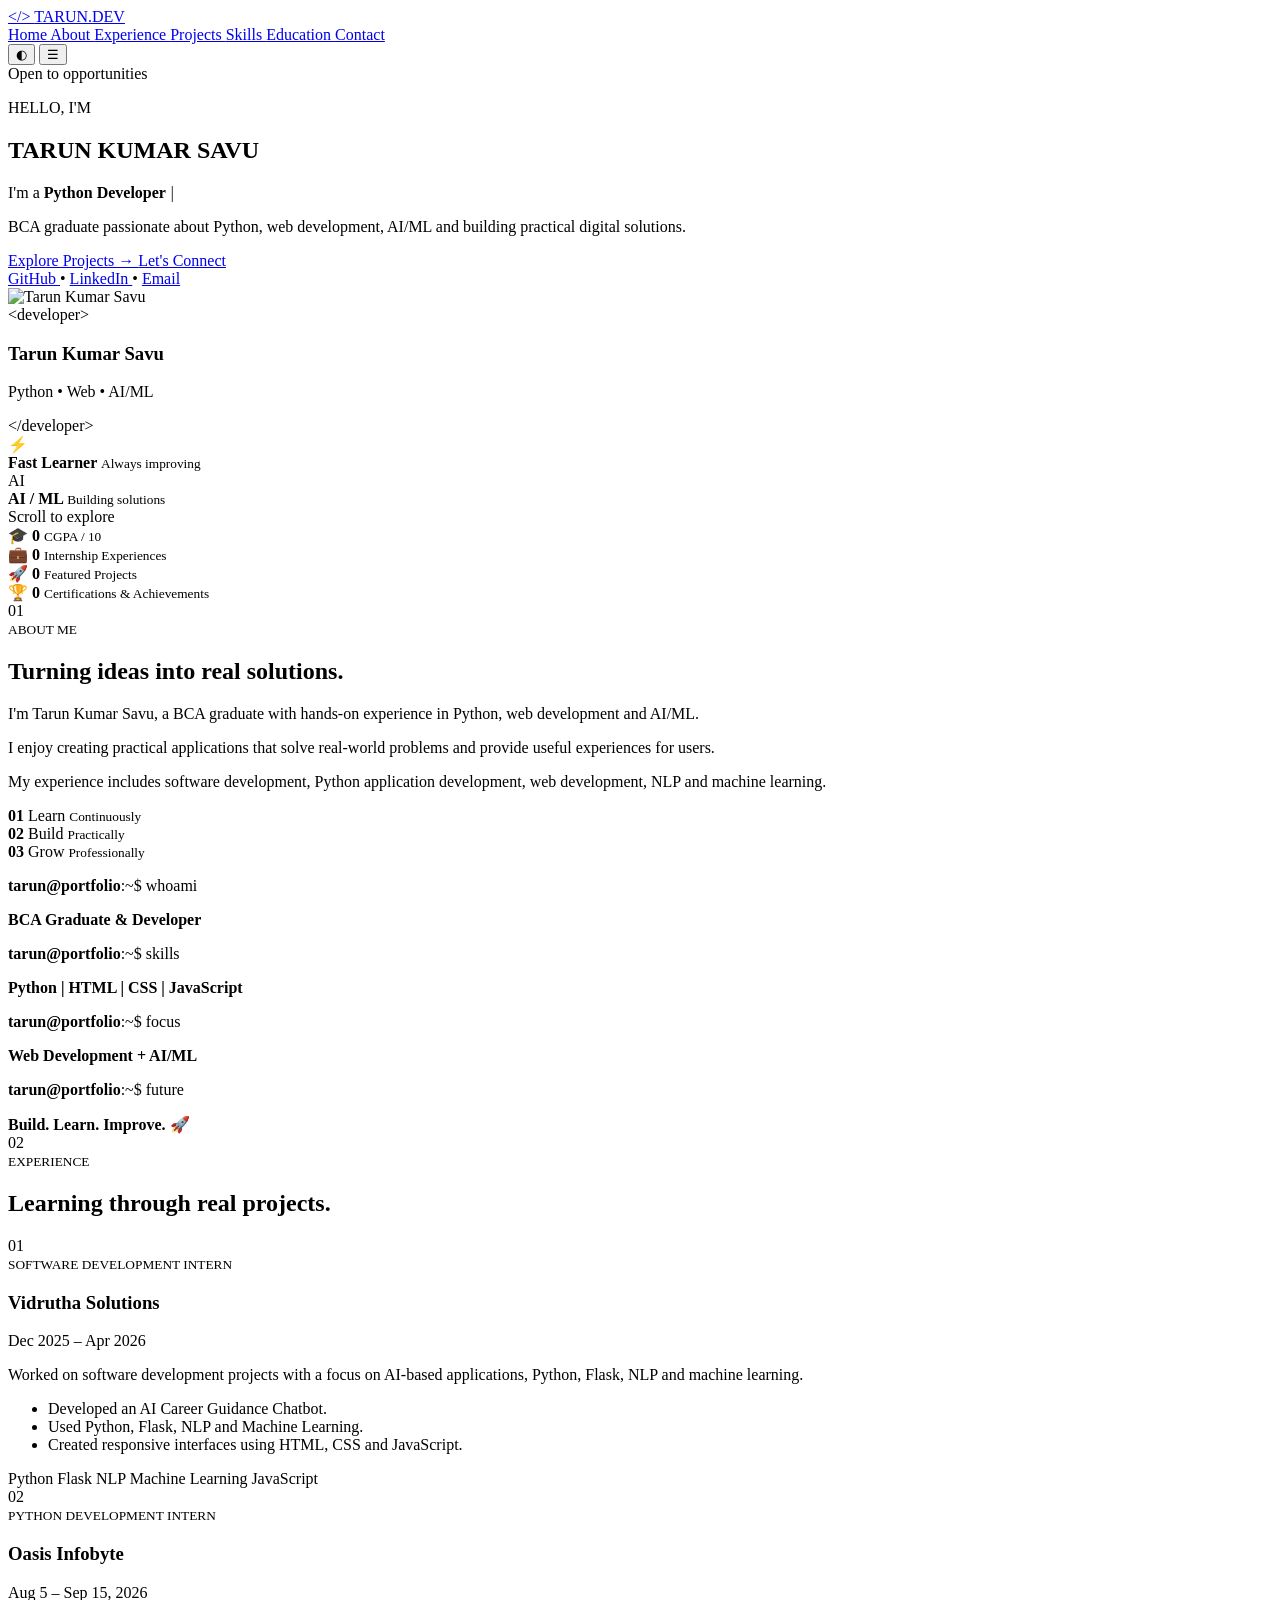
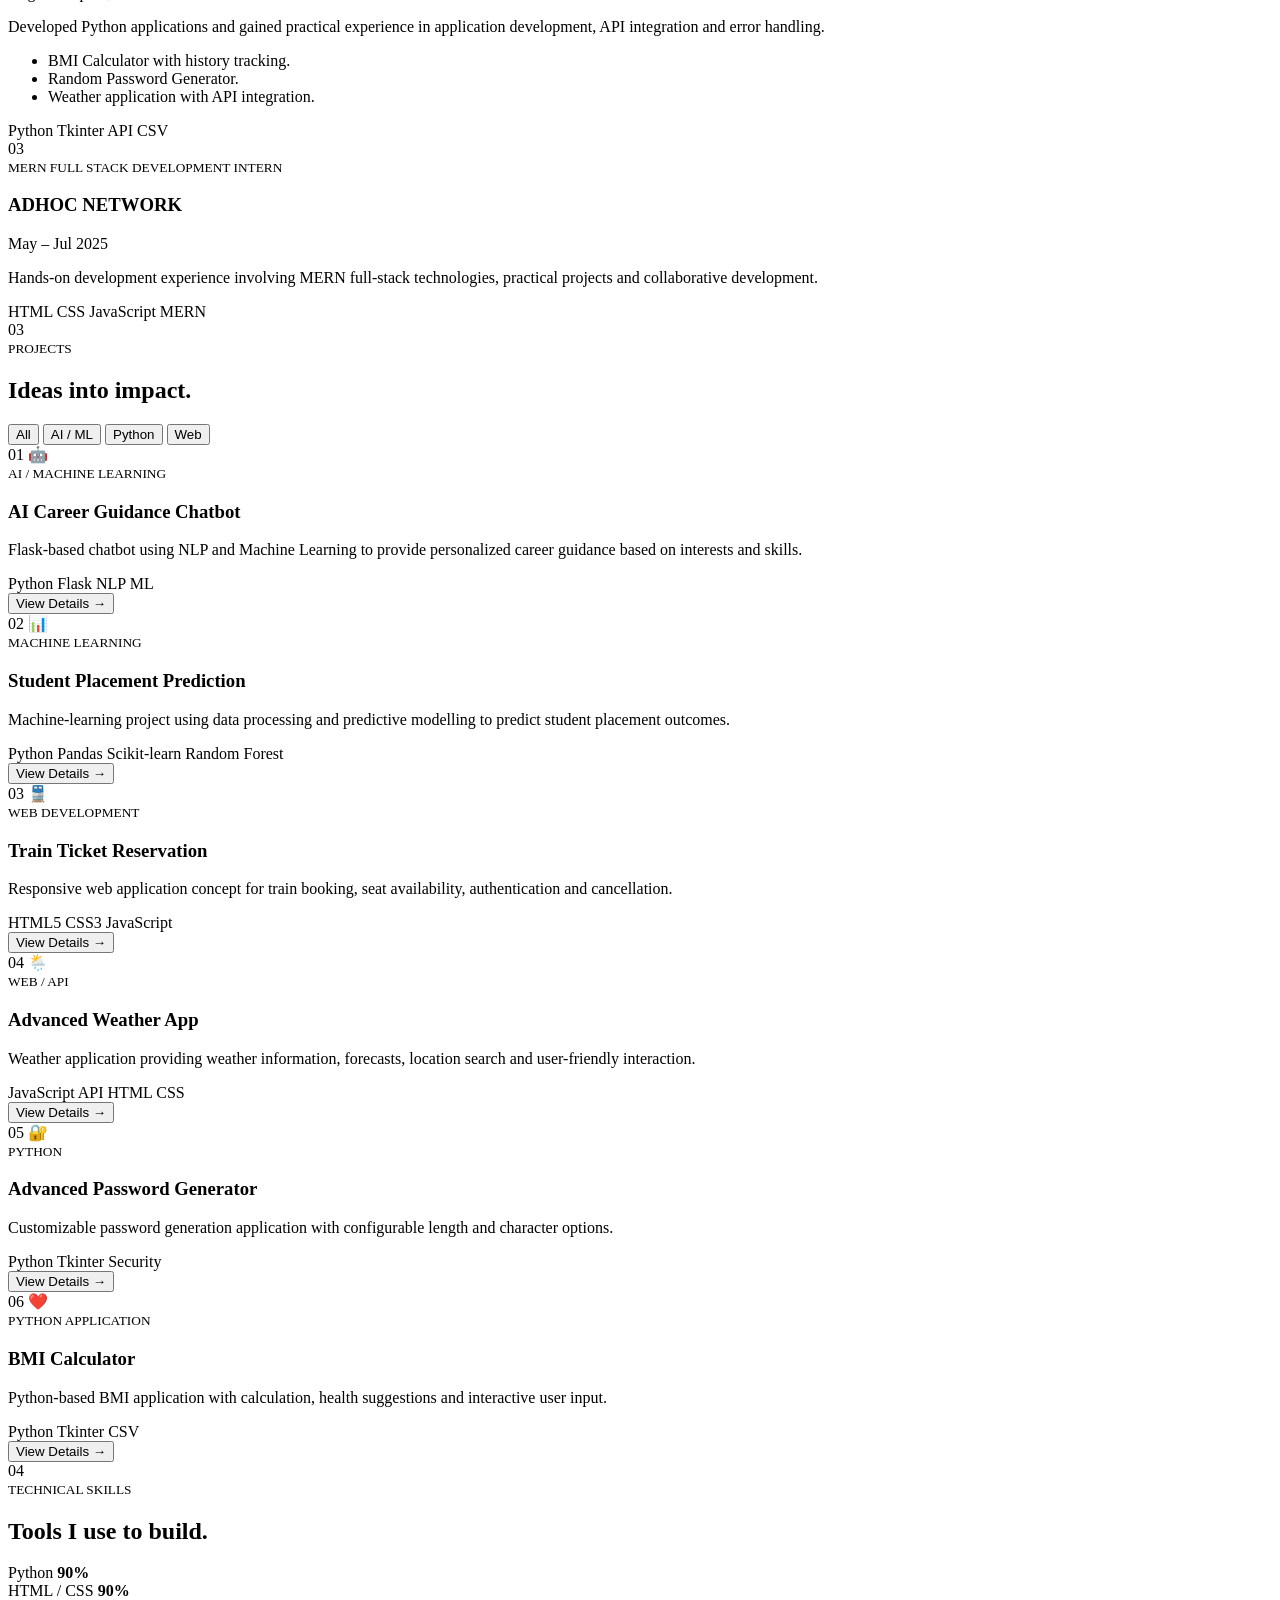
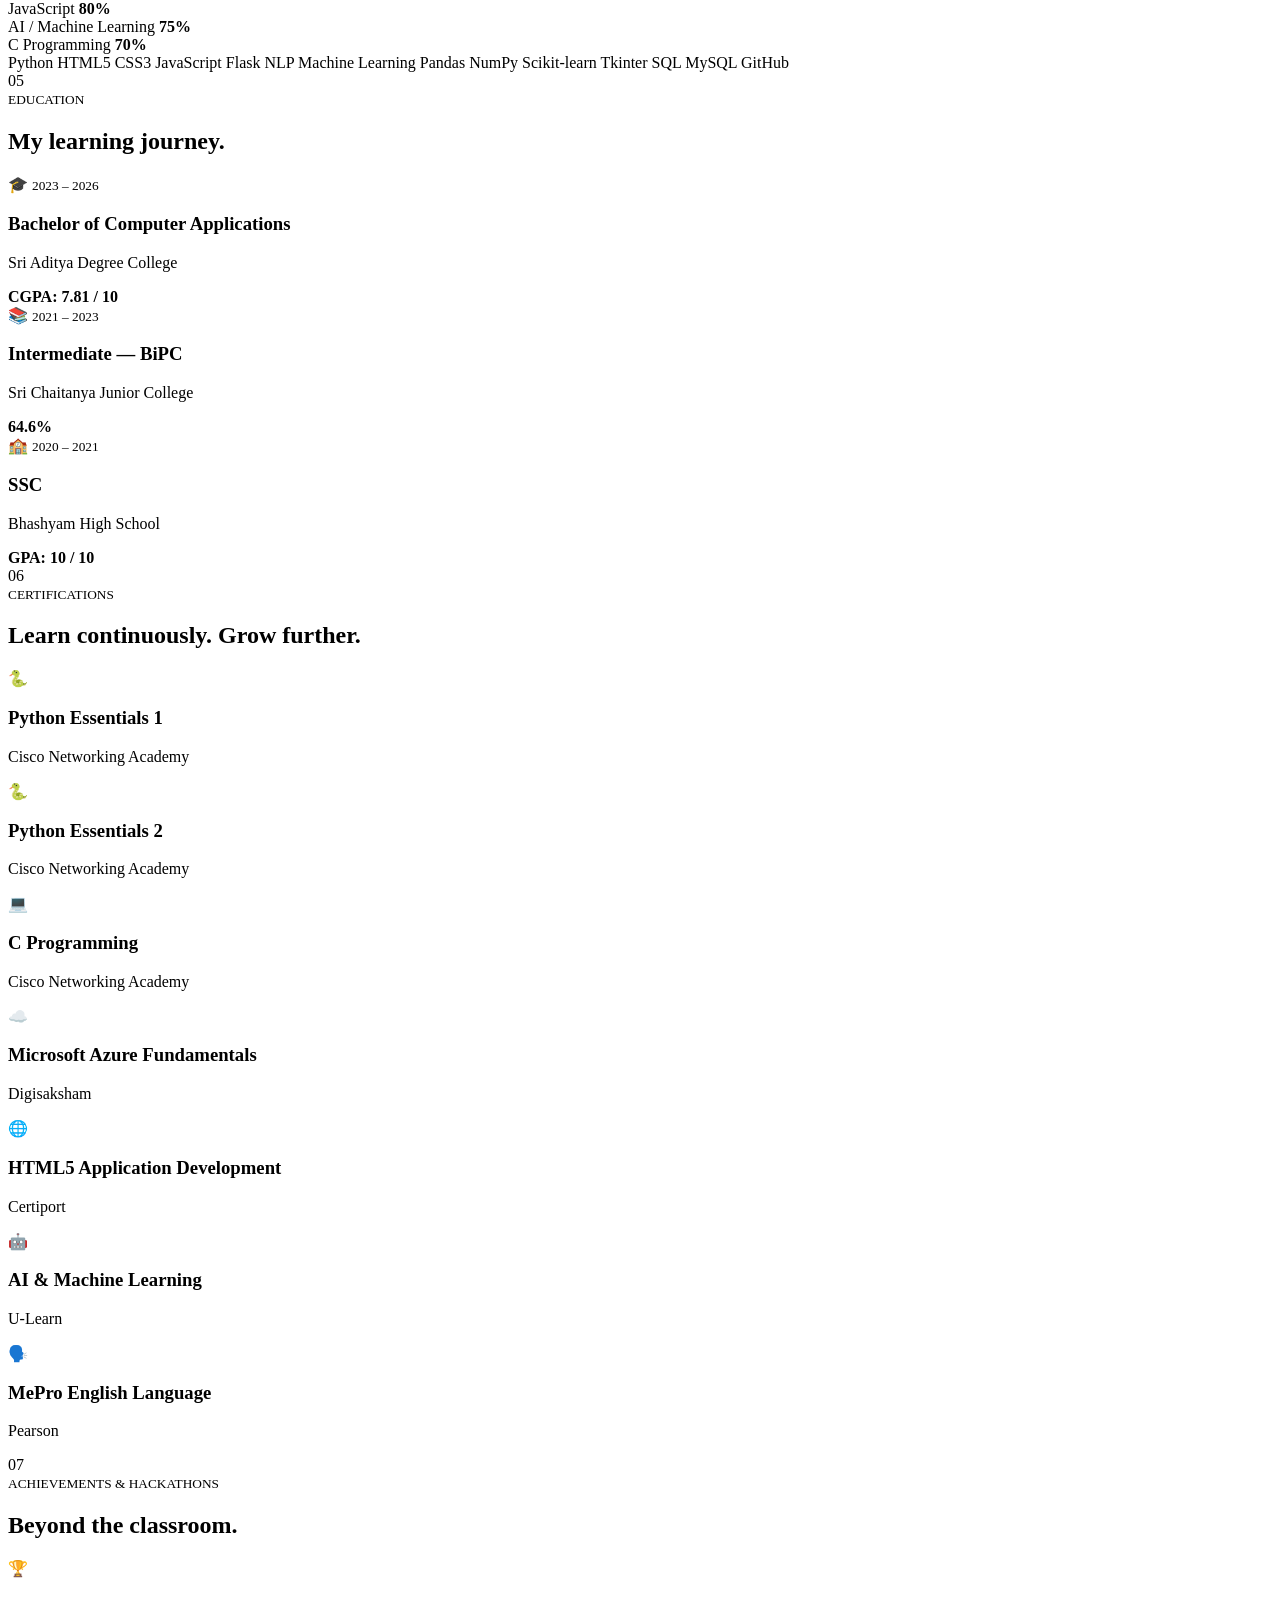
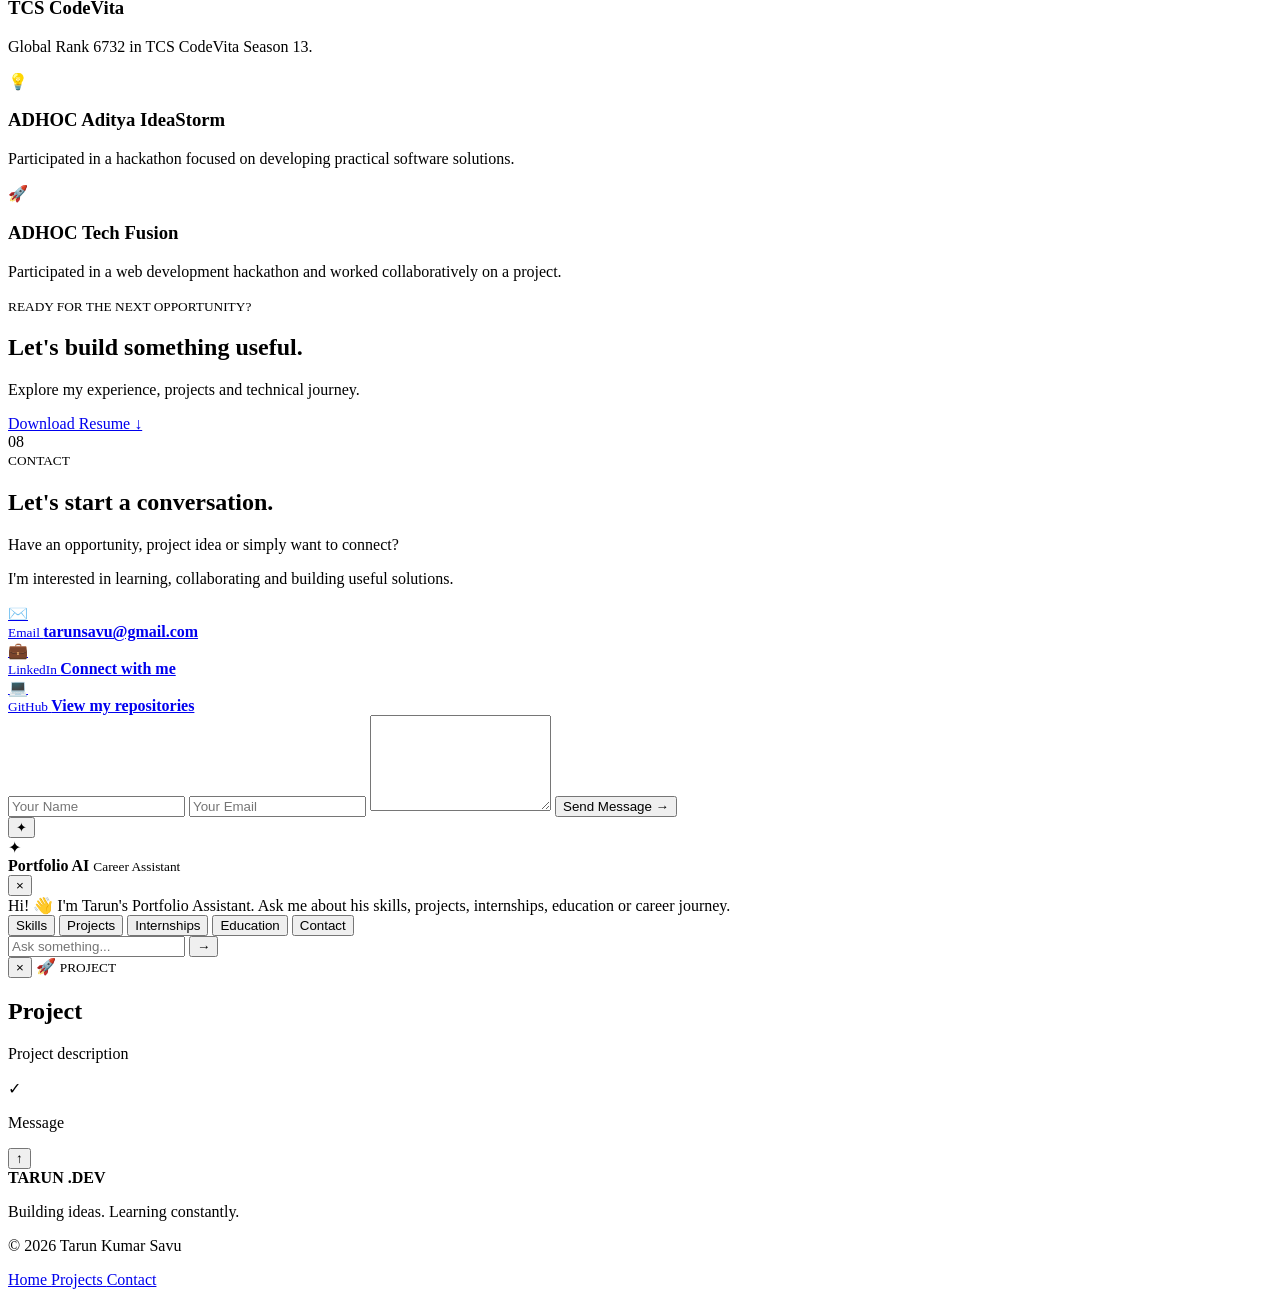
==== Task3_Portfolio/index.html @ 4422cc6a "Create index.html" ====
<!DOCTYPE html>
<html lang="en">

<head>
    <meta charset="UTF-8">

    <meta name="viewport" content="width=device-width, initial-scale=1.0">

    <meta name="description"
        content="Tarun Kumar Savu - BCA Graduate, Python Developer, Web Developer and AI/ML Enthusiast">

    <meta name="author" content="Tarun Kumar Savu">

    <title>Tarun Kumar Savu | Developer Portfolio</title>

    <link rel="preconnect" href="https://fonts.googleapis.com">
    <link rel="preconnect" href="https://fonts.gstatic.com" crossorigin>

    <link
        href="https://fonts.googleapis.com/css2?family=Inter:wght@400;500;600;700;800&family=Space+Grotesk:wght@400;500;600;700&display=swap"
        rel="stylesheet">

    <link rel="stylesheet" href="style.css">
</head>

<body>

    <!-- =========================================
         ANIMATED BACKGROUND
    ========================================== -->

    <div class="background-system">

        <div class="gradient-orb orb-1"></div>
        <div class="gradient-orb orb-2"></div>
        <div class="gradient-orb orb-3"></div>

        <div class="grid-background"></div>

        <div class="particles">
            <span></span>
            <span></span>
            <span></span>
            <span></span>
            <span></span>
            <span></span>
            <span></span>
            <span></span>
            <span></span>
            <span></span>
            <span></span>
            <span></span>
        </div>

    </div>


    <!-- =========================================
         NAVIGATION
    ========================================== -->

    <header class="navbar">

        <div class="nav-container">

            <a href="#home" class="logo">

                <span class="logo-symbol">
                    &lt;/&gt;
                </span>

                <span>
                    TARUN<span class="accent">.DEV</span>
                </span>

            </a>


            <nav id="navMenu">

                <a href="#home" class="nav-link active">
                    Home
                </a>

                <a href="#about" class="nav-link">
                    About
                </a>

                <a href="#experience" class="nav-link">
                    Experience
                </a>

                <a href="#projects" class="nav-link">
                    Projects
                </a>

                <a href="#skills" class="nav-link">
                    Skills
                </a>

                <a href="#education" class="nav-link">
                    Education
                </a>

                <a href="#contact" class="nav-link">
                    Contact
                </a>

            </nav>


            <div class="nav-actions">

                <button
                    id="themeButton"
                    class="theme-button"
                    aria-label="Toggle theme">
                    ◐
                </button>

                <button
                    id="menuButton"
                    class="menu-button"
                    aria-label="Open menu">
                    ☰
                </button>

            </div>

        </div>

    </header>


    <!-- =========================================
         MAIN
    ========================================== -->

    <main>


        <!-- =====================================
             HERO
        ====================================== -->

        <section
            id="home"
            class="hero">

            <div class="hero-container">


                <!-- HERO CONTENT -->

                <div class="hero-content reveal">

                    <div class="availability">

                        <span></span>

                        Open to opportunities

                    </div>


                    <p class="small-title">
                        HELLO, I'M
                    </p>


                    <h1>

                        TARUN

                        <strong>
                            KUMAR SAVU
                        </strong>

                    </h1>


                    <div class="typing-line">

                        <span>
                            I'm a
                        </span>

                        <strong id="typingText">
                            Python Developer
                        </strong>

                        <i>
                            |
                        </i>

                    </div>


                    <p class="hero-description">

                        BCA graduate passionate about Python,
                        web development, AI/ML and building
                        practical digital solutions.

                    </p>


                    <div class="hero-buttons">

                        <a
                            href="#projects"
                            class="btn primary-btn">

                            Explore Projects →

                        </a>


                        <a
                            href="#contact"
                            class="btn secondary-btn">

                            Let's Connect

                        </a>

                    </div>


                    <div class="social-links">

                        <a
                            href="https://github.com/tarunsavu-star"
                            target="_blank"
                            rel="noopener noreferrer">

                            GitHub

                        </a>

                        <span>•</span>

                        <a
                            href="https://www.linkedin.com/in/tarun-kumar-savu-730311384/"
                            target="_blank"
                            rel="noopener noreferrer">

                            LinkedIn

                        </a>

                        <span>•</span>

                        <a href="mailto:tarunsavu@gmail.com">

                            Email

                        </a>

                    </div>

                </div>


                <!-- =================================
                     PROFILE PHOTO
                ================================== -->

                <div class="hero-visual reveal">


                    <div class="orbit orbit-one"></div>

                    <div class="orbit orbit-two"></div>


                    <div class="profile-card">


                        <div class="profile-image-container">

                            <img
                                src="images/profile.jpg"
                                alt="Tarun Kumar Savu"
                                class="profile-image">

                        </div>


                        <div class="profile-info">

                            <span>
                                &lt;developer&gt;
                            </span>

                            <h3>
                                Tarun Kumar Savu
                            </h3>

                            <p>
                                Python • Web • AI/ML
                            </p>

                            <span>
                                &lt;/developer&gt;
                            </span>

                        </div>

                    </div>


                    <div class="floating-card floating-one">

                        <span>
                            ⚡
                        </span>

                        <div>

                            <strong>
                                Fast Learner
                            </strong>

                            <small>
                                Always improving
                            </small>

                        </div>

                    </div>


                    <div class="floating-card floating-two">

                        <span>
                            AI
                        </span>

                        <div>

                            <strong>
                                AI / ML
                            </strong>

                            <small>
                                Building solutions
                            </small>

                        </div>

                    </div>

                </div>

            </div>


            <div class="scroll-indicator">

                <span>
                    Scroll to explore
                </span>

                <div></div>

            </div>

        </section>


        <!-- =========================================
             STATS
        ========================================== -->

        <section class="stats-section">

            <div class="stats-grid">


                <div class="stat-card reveal">

                    <span>
                        🎓
                    </span>

                    <strong
                        class="counter"
                        data-target="7.81">

                        0

                    </strong>

                    <small>
                        CGPA / 10
                    </small>

                </div>


                <div class="stat-card reveal">

                    <span>
                        💼
                    </span>

                    <strong
                        class="counter"
                        data-target="3">

                        0

                    </strong>

                    <small>
                        Internship Experiences
                    </small>

                </div>


                <div class="stat-card reveal">

                    <span>
                        🚀
                    </span>

                    <strong
                        class="counter"
                        data-target="6">

                        0

                    </strong>

                    <small>
                        Featured Projects
                    </small>

                </div>


                <div class="stat-card reveal">

                    <span>
                        🏆
                    </span>

                    <strong
                        class="counter"
                        data-target="12">

                        0

                    </strong>

                    <small>
                        Certifications & Achievements
                    </small>

                </div>


            </div>

        </section>


        <!-- =========================================
             ABOUT
        ========================================== -->

        <section
            id="about"
            class="section">


            <div class="section-heading reveal">

                <span>
                    01
                </span>

                <div>

                    <small>
                        ABOUT ME
                    </small>

                    <h2>

                        Turning ideas into

                        <strong>
                            real solutions.
                        </strong>

                    </h2>

                </div>

            </div>


            <div class="about-grid">


                <div class="about-text reveal">

                    <p class="big-text">

                        I'm Tarun Kumar Savu,
                        a BCA graduate with hands-on
                        experience in Python,
                        web development and AI/ML.

                    </p>


                    <p>

                        I enjoy creating practical
                        applications that solve
                        real-world problems and provide
                        useful experiences for users.

                    </p>


                    <p>

                        My experience includes software
                        development, Python application
                        development, web development,
                        NLP and machine learning.

                    </p>


                    <div class="about-highlights">


                        <div>

                            <strong>
                                01
                            </strong>

                            <span>
                                Learn
                            </span>

                            <small>
                                Continuously
                            </small>

                        </div>


                        <div>

                            <strong>
                                02
                            </strong>

                            <span>
                                Build
                            </span>

                            <small>
                                Practically
                            </small>

                        </div>


                        <div>

                            <strong>
                                03
                            </strong>

                            <span>
                                Grow
                            </span>

                            <small>
                                Professionally
                            </small>

                        </div>


                    </div>

                </div>


                <!-- TERMINAL -->

                <div class="terminal reveal">

                    <div class="terminal-top">

                        <span></span>
                        <span></span>
                        <span></span>

                    </div>


                    <div class="terminal-content">


                        <p>
                            <b>tarun@portfolio</b>:~$ whoami
                        </p>

                        <strong>
                            BCA Graduate & Developer
                        </strong>


                        <p>
                            <b>tarun@portfolio</b>:~$ skills
                        </p>

                        <strong>
                            Python | HTML | CSS | JavaScript
                        </strong>


                        <p>
                            <b>tarun@portfolio</b>:~$ focus
                        </p>

                        <strong>
                            Web Development + AI/ML
                        </strong>


                        <p>
                            <b>tarun@portfolio</b>:~$ future
                        </p>

                        <strong>
                            Build. Learn. Improve. 🚀
                        </strong>


                    </div>

                </div>

            </div>

        </section>


        <!-- =========================================
             EXPERIENCE
        ========================================== -->

        <section
            id="experience"
            class="section">


            <div class="section-heading reveal">

                <span>
                    02
                </span>

                <div>

                    <small>
                        EXPERIENCE
                    </small>

                    <h2>

                        Learning through

                        <strong>
                            real projects.
                        </strong>

                    </h2>

                </div>

            </div>


            <div class="timeline">


                <!-- VIDRUTHA -->

                <article
                    class="timeline-item reveal">


                    <div class="timeline-number">
                        01
                    </div>


                    <div class="experience-card">


                        <div class="experience-header">

                            <div>

                                <small>
                                    SOFTWARE DEVELOPMENT INTERN
                                </small>

                                <h3>
                                    Vidrutha Solutions
                                </h3>

                            </div>


                            <span>
                                Dec 2025 – Apr 2026
                            </span>

                        </div>


                        <p>

                            Worked on software development
                            projects with a focus on
                            AI-based applications, Python,
                            Flask, NLP and machine learning.

                        </p>


                        <ul>

                            <li>
                                Developed an AI Career
                                Guidance Chatbot.
                            </li>

                            <li>
                                Used Python, Flask, NLP
                                and Machine Learning.
                            </li>

                            <li>
                                Created responsive interfaces
                                using HTML, CSS and JavaScript.
                            </li>

                        </ul>


                        <div class="tags">

                            <span>Python</span>
                            <span>Flask</span>
                            <span>NLP</span>
                            <span>Machine Learning</span>
                            <span>JavaScript</span>

                        </div>

                    </div>

                </article>


                <!-- OASIS -->

                <article
                    class="timeline-item reveal">


                    <div class="timeline-number">
                        02
                    </div>


                    <div class="experience-card">


                        <div class="experience-header">

                            <div>

                                <small>
                                    PYTHON DEVELOPMENT INTERN
                                </small>

                                <h3>
                                    Oasis Infobyte
                                </h3>

                            </div>


                            <span>
                                Aug 5 – Sep 15, 2026
                            </span>

                        </div>


                        <p>

                            Developed Python applications
                            and gained practical experience
                            in application development,
                            API integration and error handling.

                        </p>


                        <ul>

                            <li>
                                BMI Calculator with
                                history tracking.
                            </li>

                            <li>
                                Random Password Generator.
                            </li>

                            <li>
                                Weather application with
                                API integration.
                            </li>

                        </ul>


                        <div class="tags">

                            <span>Python</span>
                            <span>Tkinter</span>
                            <span>API</span>
                            <span>CSV</span>

                        </div>

                    </div>

                </article>


                <!-- ADHOC -->

                <article
                    class="timeline-item reveal">


                    <div class="timeline-number">
                        03
                    </div>


                    <div class="experience-card">


                        <div class="experience-header">

                            <div>

                                <small>
                                    MERN FULL STACK DEVELOPMENT INTERN
                                </small>

                                <h3>
                                    ADHOC NETWORK
                                </h3>

                            </div>


                            <span>
                                May – Jul 2025
                            </span>

                        </div>


                        <p>

                            Hands-on development experience
                            involving MERN full-stack
                            technologies, practical projects
                            and collaborative development.

                        </p>


                        <div class="tags">

                            <span>HTML</span>
                            <span>CSS</span>
                            <span>JavaScript</span>
                            <span>MERN</span>

                        </div>

                    </div>

                </article>


            </div>

        </section>


        <!-- =========================================
             PROJECTS
        ========================================== -->

        <section
            id="projects"
            class="section">


            <div class="section-heading reveal">

                <span>
                    03
                </span>

                <div>

                    <small>
                        PROJECTS
                    </small>

                    <h2>

                        Ideas into

                        <strong>
                            impact.
                        </strong>

                    </h2>

                </div>

            </div>


            <!-- FILTERS -->

            <div class="project-filters">

                <button
                    class="filter active"
                    data-filter="all">

                    All

                </button>


                <button
                    class="filter"
                    data-filter="ai">

                    AI / ML

                </button>


                <button
                    class="filter"
                    data-filter="python">

                    Python

                </button>


                <button
                    class="filter"
                    data-filter="web">

                    Web

                </button>

            </div>


            <!-- PROJECT GRID -->

            <div class="projects-grid">


                <!-- PROJECT 1 -->

                <article
                    class="project-card reveal"
                    data-category="ai">


                    <div class="project-top">

                        <span>
                            01
                        </span>

                        <b>
                            🤖
                        </b>

                    </div>


                    <small>
                        AI / MACHINE LEARNING
                    </small>


                    <h3>
                        AI Career Guidance Chatbot
                    </h3>


                    <p>

                        Flask-based chatbot using
                        NLP and Machine Learning
                        to provide personalized
                        career guidance based on
                        interests and skills.

                    </p>


                    <div class="tags">

                        <span>Python</span>
                        <span>Flask</span>
                        <span>NLP</span>
                        <span>ML</span>

                    </div>


                    <button
                        class="details-button"
                        data-project="career">

                        View Details →

                    </button>

                </article>


                <!-- PROJECT 2 -->

                <article
                    class="project-card reveal"
                    data-category="ai">


                    <div class="project-top">

                        <span>
                            02
                        </span>

                        <b>
                            📊
                        </b>

                    </div>


                    <small>
                        MACHINE LEARNING
                    </small>


                    <h3>
                        Student Placement Prediction
                    </h3>


                    <p>

                        Machine-learning project
                        using data processing and
                        predictive modelling to
                        predict student placement
                        outcomes.

                    </p>


                    <div class="tags">

                        <span>Python</span>
                        <span>Pandas</span>
                        <span>Scikit-learn</span>
                        <span>Random Forest</span>

                    </div>


                    <button
                        class="details-button"
                        data-project="placement">

                        View Details →

                    </button>

                </article>


                <!-- PROJECT 3 -->

                <article
                    class="project-card reveal"
                    data-category="web">


                    <div class="project-top">

                        <span>
                            03
                        </span>

                        <b>
                            🚆
                        </b>

                    </div>


                    <small>
                        WEB DEVELOPMENT
                    </small>


                    <h3>
                        Train Ticket Reservation
                    </h3>


                    <p>

                        Responsive web application
                        concept for train booking,
                        seat availability,
                        authentication and
                        cancellation.

                    </p>


                    <div class="tags">

                        <span>HTML5</span>
                        <span>CSS3</span>
                        <span>JavaScript</span>

                    </div>


                    <button
                        class="details-button"
                        data-project="train">

                        View Details →

                    </button>

                </article>


                <!-- PROJECT 4 -->

                <article
                    class="project-card reveal"
                    data-category="web">


                    <div class="project-top">

                        <span>
                            04
                        </span>

                        <b>
                            🌦️
                        </b>

                    </div>


                    <small>
                        WEB / API
                    </small>


                    <h3>
                        Advanced Weather App
                    </h3>


                    <p>

                        Weather application providing
                        weather information, forecasts,
                        location search and user-friendly
                        interaction.

                    </p>


                    <div class="tags">

                        <span>JavaScript</span>
                        <span>API</span>
                        <span>HTML</span>
                        <span>CSS</span>

                    </div>


                    <button
                        class="details-button"
                        data-project="weather">

                        View Details →

                    </button>

                </article>


                <!-- PROJECT 5 -->

                <article
                    class="project-card reveal"
                    data-category="python">


                    <div class="project-top">

                        <span>
                            05
                        </span>

                        <b>
                            🔐
                        </b>

                    </div>


                    <small>
                        PYTHON
                    </small>


                    <h3>
                        Advanced Password Generator
                    </h3>


                    <p>

                        Customizable password generation
                        application with configurable
                        length and character options.

                    </p>


                    <div class="tags">

                        <span>Python</span>
                        <span>Tkinter</span>
                        <span>Security</span>

                    </div>


                    <button
                        class="details-button"
                        data-project="password">

                        View Details →

                    </button>

                </article>


                <!-- PROJECT 6 -->

                <article
                    class="project-card reveal"
                    data-category="python">


                    <div class="project-top">

                        <span>
                            06
                        </span>

                        <b>
                            ❤️
                        </b>

                    </div>


                    <small>
                        PYTHON APPLICATION
                    </small>


                    <h3>
                        BMI Calculator
                    </h3>


                    <p>

                        Python-based BMI application
                        with calculation, health suggestions
                        and interactive user input.

                    </p>


                    <div class="tags">

                        <span>Python</span>
                        <span>Tkinter</span>
                        <span>CSV</span>

                    </div>


                    <button
                        class="details-button"
                        data-project="bmi">

                        View Details →

                    </button>

                </article>


            </div>

        </section>


        <!-- =========================================
             SKILLS
        ========================================== -->

        <section
            id="skills"
            class="section">


            <div class="section-heading reveal">

                <span>
                    04
                </span>

                <div>

                    <small>
                        TECHNICAL SKILLS
                    </small>

                    <h2>

                        Tools I use to

                        <strong>
                            build.
                        </strong>

                    </h2>

                </div>

            </div>


            <div class="skills-layout">


                <!-- SKILL BARS -->

                <div class="skills-progress reveal">


                    <div class="skill">

                        <div>

                            <span>
                                Python
                            </span>

                            <b>
                                90%
                            </b>

                        </div>

                        <div class="bar">

                            <i data-width="90%"></i>

                        </div>

                    </div>


                    <div class="skill">

                        <div>

                            <span>
                                HTML / CSS
                            </span>

                            <b>
                                90%
                            </b>

                        </div>

                        <div class="bar">

                            <i data-width="90%"></i>

                        </div>

                    </div>


                    <div class="skill">

                        <div>

                            <span>
                                JavaScript
                            </span>

                            <b>
                                80%
                            </b>

                        </div>

                        <div class="bar">

                            <i data-width="80%"></i>

                        </div>

                    </div>


                    <div class="skill">

                        <div>

                            <span>
                                AI / Machine Learning
                            </span>

                            <b>
                                75%
                            </b>

                        </div>

                        <div class="bar">

                            <i data-width="75%"></i>

                        </div>

                    </div>


                    <div class="skill">

                        <div>

                            <span>
                                C Programming
                            </span>

                            <b>
                                70%
                            </b>

                        </div>

                        <div class="bar">

                            <i data-width="70%"></i>

                        </div>

                    </div>


                </div>


                <!-- SKILL CLOUD -->

                <div class="skill-cloud reveal">

                    <span>Python</span>
                    <span>HTML5</span>
                    <span>CSS3</span>
                    <span>JavaScript</span>
                    <span>Flask</span>
                    <span>NLP</span>
                    <span>Machine Learning</span>
                    <span>Pandas</span>
                    <span>NumPy</span>
                    <span>Scikit-learn</span>
                    <span>Tkinter</span>
                    <span>SQL</span>
                    <span>MySQL</span>
                    <span>GitHub</span>

                </div>

            </div>

        </section>


        <!-- =========================================
             EDUCATION
        ========================================== -->

        <section
            id="education"
            class="section">


            <div class="section-heading reveal">

                <span>
                    05
                </span>

                <div>

                    <small>
                        EDUCATION
                    </small>

                    <h2>

                        My learning

                        <strong>
                            journey.
                        </strong>

                    </h2>

                </div>

            </div>


            <div class="education-grid">


                <div class="education-card reveal">

                    <span class="education-icon">
                        🎓
                    </span>

                    <small>
                        2023 – 2026
                    </small>

                    <h3>
                        Bachelor of Computer Applications
                    </h3>

                    <p>
                        Sri Aditya Degree College
                    </p>

                    <strong>
                        CGPA: 7.81 / 10
                    </strong>

                </div>


                <div class="education-card reveal">

                    <span class="education-icon">
                        📚
                    </span>

                    <small>
                        2021 – 2023
                    </small>

                    <h3>
                        Intermediate — BiPC
                    </h3>

                    <p>
                        Sri Chaitanya Junior College
                    </p>

                    <strong>
                        64.6%
                    </strong>

                </div>


                <div class="education-card reveal">

                    <span class="education-icon">
                        🏫
                    </span>

                    <small>
                        2020 – 2021
                    </small>

                    <h3>
                        SSC
                    </h3>

                    <p>
                        Bhashyam High School
                    </p>

                    <strong>
                        GPA: 10 / 10
                    </strong>

                </div>


            </div>

        </section>


        <!-- =========================================
             CERTIFICATIONS
        ========================================== -->

        <section class="section">


            <div class="section-heading reveal">

                <span>
                    06
                </span>

                <div>

                    <small>
                        CERTIFICATIONS
                    </small>

                    <h2>

                        Learn continuously.

                        <strong>
                            Grow further.
                        </strong>

                    </h2>

                </div>

            </div>


            <div class="certification-grid">


                <div class="certificate-card reveal">

                    <span>
                        🐍
                    </span>

                    <h3>
                        Python Essentials 1
                    </h3>

                    <p>
                        Cisco Networking Academy
                    </p>

                </div>


                <div class="certificate-card reveal">

                    <span>
                        🐍
                    </span>

                    <h3>
                        Python Essentials 2
                    </h3>

                    <p>
                        Cisco Networking Academy
                    </p>

                </div>


                <div class="certificate-card reveal">

                    <span>
                        💻
                    </span>

                    <h3>
                        C Programming
                    </h3>

                    <p>
                        Cisco Networking Academy
                    </p>

                </div>


                <div class="certificate-card reveal">

                    <span>
                        ☁️
                    </span>

                    <h3>
                        Microsoft Azure Fundamentals
                    </h3>

                    <p>
                        Digisaksham
                    </p>

                </div>


                <div class="certificate-card reveal">

                    <span>
                        🌐
                    </span>

                    <h3>
                        HTML5 Application Development
                    </h3>

                    <p>
                        Certiport
                    </p>

                </div>


                <div class="certificate-card reveal">

                    <span>
                        🤖
                    </span>

                    <h3>
                        AI & Machine Learning
                    </h3>

                    <p>
                        U-Learn
                    </p>

                </div>


                <div class="certificate-card reveal">

                    <span>
                        🗣️
                    </span>

                    <h3>
                        MePro English Language
                    </h3>

                    <p>
                        Pearson
                    </p>

                </div>


            </div>

        </section>


        <!-- =========================================
             ACHIEVEMENTS
        ========================================== -->

        <section class="section achievements">


            <div class="section-heading reveal">

                <span>
                    07
                </span>

                <div>

                    <small>
                        ACHIEVEMENTS & HACKATHONS
                    </small>

                    <h2>

                        Beyond the

                        <strong>
                            classroom.
                        </strong>

                    </h2>

                </div>

            </div>


            <div class="achievement-grid">


                <div class="achievement-card reveal">

                    <span>
                        🏆
                    </span>

                    <h3>
                        TCS CodeVita
                    </h3>

                    <p>
                        Global Rank 6732 in
                        TCS CodeVita Season 13.
                    </p>

                </div>


                <div class="achievement-card reveal">

                    <span>
                        💡
                    </span>

                    <h3>
                        ADHOC Aditya IdeaStorm
                    </h3>

                    <p>
                        Participated in a hackathon
                        focused on developing practical
                        software solutions.
                    </p>

                </div>


                <div class="achievement-card reveal">

                    <span>
                        🚀
                    </span>

                    <h3>
                        ADHOC Tech Fusion
                    </h3>

                    <p>
                        Participated in a web development
                        hackathon and worked collaboratively
                        on a project.
                    </p>

                </div>


            </div>

        </section>


        <!-- =========================================
             RESUME CTA
        ========================================== -->

        <section class="resume-section reveal">

            <div>

                <small>
                    READY FOR THE NEXT OPPORTUNITY?
                </small>

                <h2>

                    Let's build something

                    <strong>
                        useful.
                    </strong>

                </h2>

                <p>
                    Explore my experience, projects
                    and technical journey.
                </p>


                <a
                    href="resume.pdf"
                    class="btn primary-btn"
                    download>

                    Download Resume ↓

                </a>

            </div>

        </section>


        <!-- =========================================
             CONTACT
        ========================================== -->

        <section
            id="contact"
            class="section contact-section">


            <div class="section-heading reveal">

                <span>
                    08
                </span>

                <div>

                    <small>
                        CONTACT
                    </small>

                    <h2>

                        Let's start a

                        <strong>
                            conversation.
                        </strong>

                    </h2>

                </div>

            </div>


            <div class="contact-grid">


                <div class="contact-info reveal">


                    <p class="big-text">

                        Have an opportunity,
                        project idea or simply
                        want to connect?

                    </p>


                    <p>

                        I'm interested in learning,
                        collaborating and building
                        useful solutions.

                    </p>


                    <a
                        href="mailto:tarunsavu@gmail.com"
                        class="contact-item">

                        <span>
                            ✉️
                        </span>

                        <div>

                            <small>
                                Email
                            </small>

                            <strong>
                                tarunsavu@gmail.com
                            </strong>

                        </div>

                    </a>


                    <a
                        href="https://www.linkedin.com/in/tarun-kumar-savu-730311384/"
                        target="_blank"
                        class="contact-item">

                        <span>
                            💼
                        </span>

                        <div>

                            <small>
                                LinkedIn
                            </small>

                            <strong>
                                Connect with me
                            </strong>

                        </div>

                    </a>


                    <a
                        href="https://github.com/tarunsavu-star"
                        target="_blank"
                        class="contact-item">

                        <span>
                            💻
                        </span>

                        <div>

                            <small>
                                GitHub
                            </small>

                            <strong>
                                View my repositories
                            </strong>

                        </div>

                    </a>


                </div>


                <!-- CONTACT FORM -->

                <form
                    class="contact-form reveal"
                    id="contactForm">


                    <input
                        type="text"
                        id="name"
                        placeholder="Your Name"
                        required>


                    <input
                        type="email"
                        id="email"
                        placeholder="Your Email"
                        required>


                    <textarea
                        id="message"
                        rows="6"
                        placeholder="Your Message"
                        required>
                    </textarea>


                    <button
                        type="submit"
                        class="btn primary-btn">

                        Send Message →

                    </button>


                </form>

            </div>

        </section>

    </main>


    <!-- =========================================
         AI CAREER ASSISTANT
    ========================================== -->

    <button
        class="ai-floating-button"
        id="aiButton"
        title="Open AI Career Assistant">

        ✦

    </button>


    <div
        class="ai-panel"
        id="aiPanel">


        <div class="ai-header">


            <div>

                <span>
                    ✦
                </span>

                <div>

                    <strong>
                        Portfolio AI
                    </strong>

                    <small>
                        Career Assistant
                    </small>

                </div>

            </div>


            <button id="closeAi">
                ×
            </button>


        </div>


        <div
            class="ai-messages"
            id="aiMessages">


            <div class="ai-message bot">

                Hi! 👋 I'm Tarun's Portfolio Assistant.

                Ask me about his skills, projects,
                internships, education or career journey.

            </div>


        </div>


        <div class="ai-suggestions">


            <button
                data-question="What are Tarun's skills?">

                Skills

            </button>


            <button
                data-question="Tell me about his projects">

                Projects

            </button>


            <button
                data-question="Tell me about his internships">

                Internships

            </button>


            <button
                data-question="Tell me about his education">

                Education

            </button>


            <button
                data-question="How can I contact Tarun?">

                Contact

            </button>


        </div>


        <div class="ai-input">


            <input
                type="text"
                id="aiInput"
                placeholder="Ask something...">


            <button id="sendAi">
                →
            </button>


        </div>

    </div>


    <!-- =========================================
         PROJECT DETAILS MODAL
    ========================================== -->

    <div
        class="modal"
        id="projectModal">


        <div class="modal-box">


            <button
                class="modal-close"
                id="modalClose">

                ×

            </button>


            <span id="modalIcon">
                🚀
            </span>


            <small id="modalCategory">
                PROJECT
            </small>


            <h2 id="modalTitle">
                Project
            </h2>


            <p id="modalDescription">
                Project description
            </p>


            <div
                class="tags"
                id="modalTags">
            </div>


        </div>

    </div>


    <!-- =========================================
         TOAST
    ========================================== -->

    <div
        class="toast"
        id="toast">

        <span>
            ✓
        </span>

        <p>
            Message
        </p>

    </div>


    <!-- =========================================
         BACK TO TOP
    ========================================== -->

    <button
        class="back-top"
        id="backTop">

        ↑

    </button>


    <!-- =========================================
         FOOTER
    ========================================== -->

    <footer>


        <div class="footer-inner">


            <div>

                <strong>

                    TARUN<span>
                        .DEV
                    </span>

                </strong>

                <p>
                    Building ideas. Learning constantly.
                </p>

            </div>


            <p>
                © 2026 Tarun Kumar Savu
            </p>


            <div class="footer-links">

                <a href="#home">
                    Home
                </a>

                <a href="#projects">
                    Projects
                </a>

                <a href="#contact">
                    Contact
                </a>

            </div>


        </div>

    </footer>


    <!-- JAVASCRIPT -->

    <script src="script.js"></script>

</body>

</html>
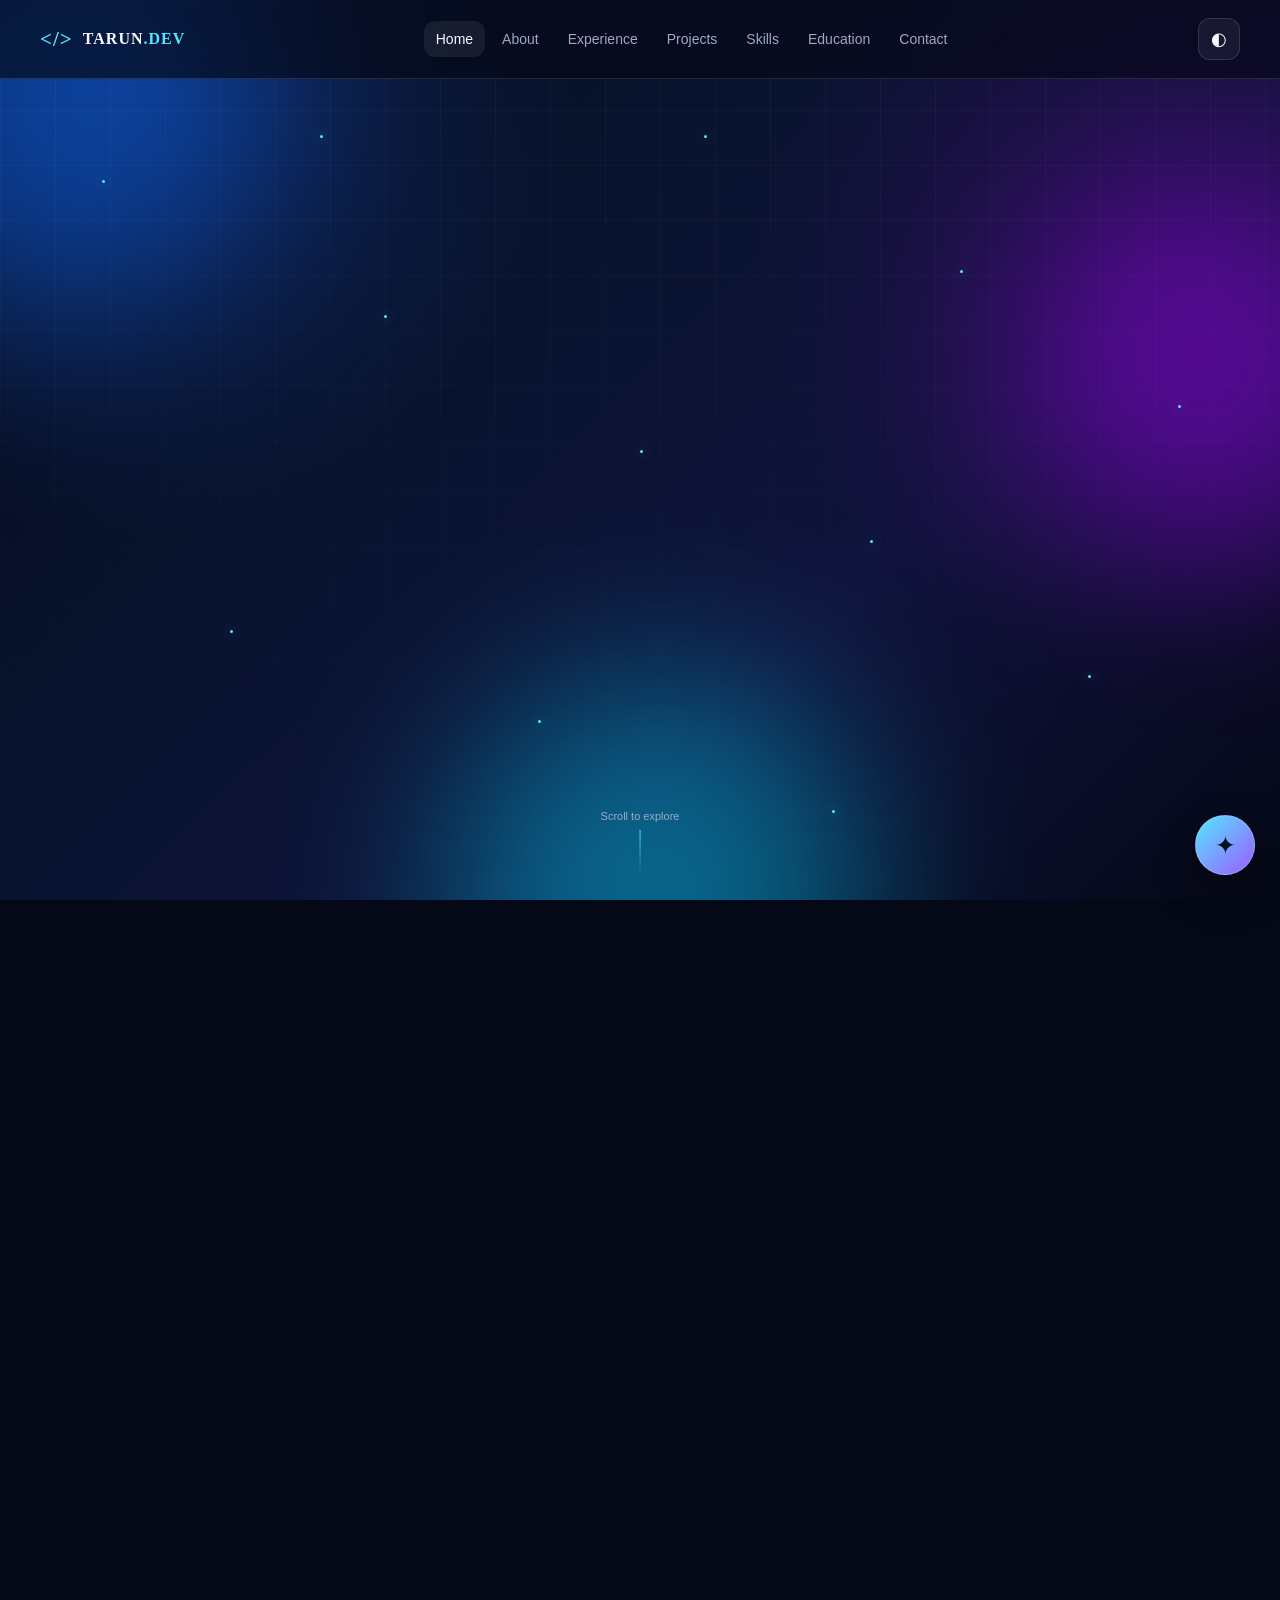
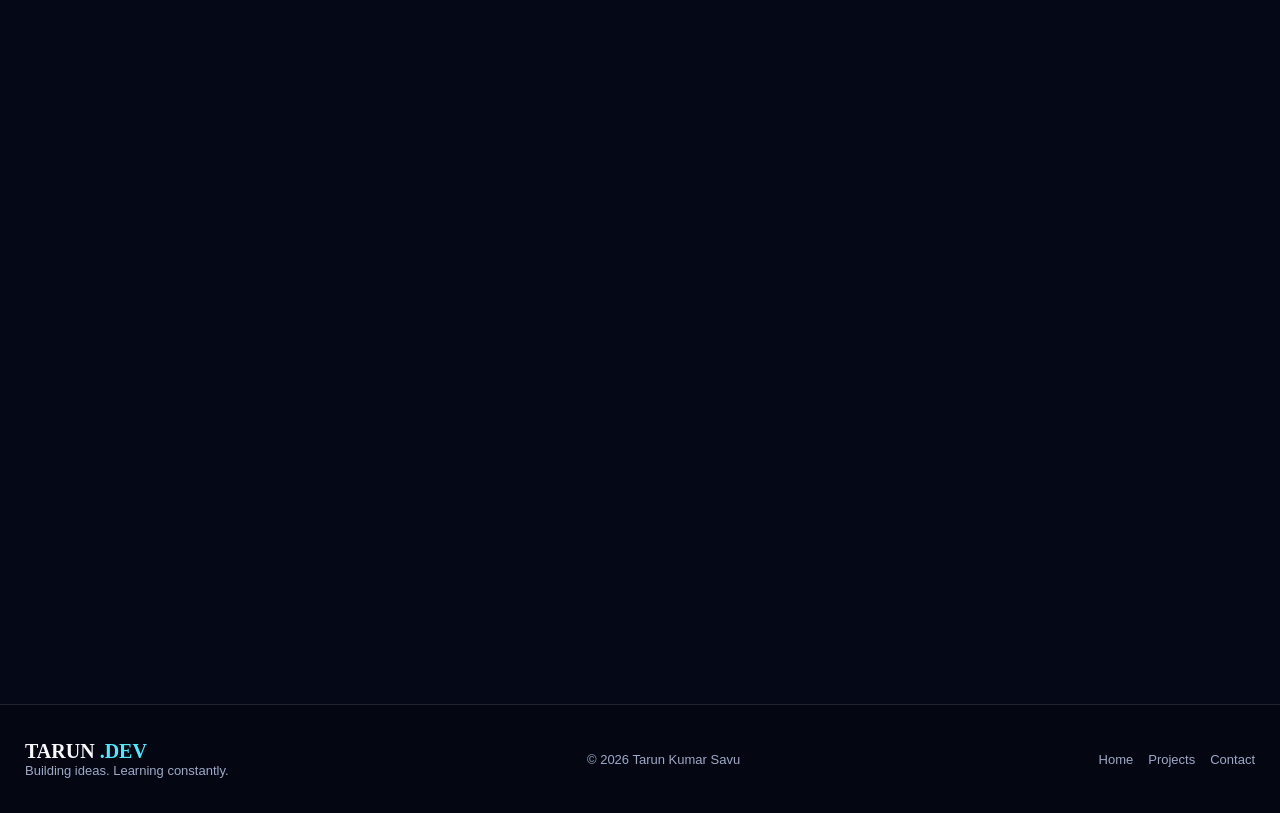
==== commit 8d3d0d85: "Update profile image source in index.html" ====
--- a/Task3_Portfolio/index.html
+++ b/Task3_Portfolio/index.html
@@ -280,7 +280,7 @@
                         <div class="profile-image-container">
 
                             <img
-                                src="images/profile.jpg"
+                                src="Tarunsavu.PNG"
                                 alt="Tarun Kumar Savu"
                                 class="profile-image">
 
--- a/Task3_Portfolio/style.css
+++ b/Task3_Portfolio/style.css
@@ -0,0 +1,2572 @@
+* {
+    margin: 0;
+    padding: 0;
+    box-sizing: border-box;
+}
+
+:root {
+    --bg: #050816;
+    --panel: rgba(12, 20, 45, .76);
+    --panel-strong: #0b132d;
+    --text: #f7f9ff;
+    --muted: #9da9c7;
+    --cyan: #55e6ff;
+    --blue: #5b7cff;
+    --purple: #9b5cff;
+    --pink: #ff5ccf;
+    --green: #42ff9b;
+    --border: rgba(255, 255, 255, .12);
+    --shadow: 0 25px 80px rgba(0, 0, 0, .35);
+    --radius: 24px;
+}
+
+html {
+    scroll-behavior: smooth;
+}
+
+body {
+    font-family: "Inter", sans-serif;
+    background: var(--bg);
+    color: var(--text);
+    overflow-x: hidden;
+    transition: background .4s, color .4s;
+}
+
+body.light {
+    --bg: #eef4ff;
+    --panel: rgba(255, 255, 255, .78);
+    --panel-strong: #ffffff;
+    --text: #11172b;
+    --muted: #5c6680;
+    --border: rgba(20, 30, 70, .13);
+}
+
+a {
+    color: inherit;
+}
+
+button,
+input,
+textarea {
+    font-family: inherit;
+}
+
+
+/* =========================================
+   BACKGROUND
+========================================= */
+
+.background-system {
+    position: fixed;
+    inset: 0;
+    z-index: -20;
+    overflow: hidden;
+
+    background:
+        radial-gradient(circle at 10% 10%, #102458 0, transparent 32%),
+        radial-gradient(circle at 90% 30%, #24104d 0, transparent 30%),
+        linear-gradient(135deg, #050816, #08132d, #10133c, #050816);
+}
+
+body.light .background-system {
+    background:
+        radial-gradient(circle at 10% 10%, #cfe8ff 0, transparent 35%),
+        radial-gradient(circle at 90% 30%, #e2d6ff 0, transparent 35%),
+        linear-gradient(135deg, #eaf3ff, #ffffff, #eef0ff);
+}
+
+.gradient-orb {
+    position: absolute;
+    border-radius: 50%;
+    filter: blur(90px);
+    opacity: .42;
+    animation: orbMove 14s infinite alternate ease-in-out;
+}
+
+.orb-1 {
+    width: 430px;
+    height: 430px;
+    background: #086cff;
+    left: -150px;
+    top: -120px;
+}
+
+.orb-2 {
+    width: 380px;
+    height: 380px;
+    background: #a100ff;
+    right: -120px;
+    top: 20%;
+    animation-delay: 2s;
+}
+
+.orb-3 {
+    width: 420px;
+    height: 420px;
+    background: #00d9ff;
+    left: 35%;
+    bottom: -200px;
+    animation-delay: 4s;
+}
+
+@keyframes orbMove {
+    from {
+        transform: translate(0, 0) scale(1);
+    }
+
+    to {
+        transform: translate(80px, 50px) scale(1.2);
+    }
+}
+
+.grid-background {
+    position: absolute;
+    inset: 0;
+
+    background-image:
+        linear-gradient(rgba(255,255,255,.035) 1px, transparent 1px),
+        linear-gradient(90deg, rgba(255,255,255,.035) 1px, transparent 1px);
+
+    background-size: 55px 55px;
+
+    mask-image: linear-gradient(
+        to bottom,
+        black,
+        transparent 92%
+    );
+}
+
+.particles span {
+    position: absolute;
+
+    width: 3px;
+    height: 3px;
+
+    border-radius: 50%;
+
+    background: var(--cyan);
+
+    box-shadow: 0 0 15px var(--cyan);
+
+    animation: particleFloat 8s infinite linear;
+}
+
+.particles span:nth-child(1) { left: 8%; top: 20%; }
+.particles span:nth-child(2) { left: 18%; top: 70%; animation-delay: 1s; }
+.particles span:nth-child(3) { left: 30%; top: 35%; animation-delay: 2s; }
+.particles span:nth-child(4) { left: 42%; top: 80%; animation-delay: 3s; }
+.particles span:nth-child(5) { left: 55%; top: 15%; animation-delay: 4s; }
+.particles span:nth-child(6) { left: 68%; top: 60%; animation-delay: 2s; }
+.particles span:nth-child(7) { left: 75%; top: 30%; animation-delay: 5s; }
+.particles span:nth-child(8) { left: 85%; top: 75%; animation-delay: 1s; }
+.particles span:nth-child(9) { left: 92%; top: 45%; animation-delay: 3s; }
+.particles span:nth-child(10) { left: 50%; top: 50%; animation-delay: 4s; }
+.particles span:nth-child(11) { left: 25%; top: 15%; animation-delay: 2s; }
+.particles span:nth-child(12) { left: 65%; top: 90%; animation-delay: 1s; }
+
+@keyframes particleFloat {
+    0% {
+        transform: translateY(0);
+        opacity: 0;
+    }
+
+    30% {
+        opacity: 1;
+    }
+
+    100% {
+        transform: translateY(-180px);
+        opacity: 0;
+    }
+}
+
+
+/* =========================================
+   NAVBAR
+========================================= */
+
+.navbar {
+    position: fixed;
+    top: 0;
+    left: 0;
+    width: 100%;
+
+    z-index: 1000;
+
+    background: rgba(5, 8, 22, .65);
+
+    backdrop-filter: blur(20px);
+    -webkit-backdrop-filter: blur(20px);
+
+    border-bottom: 1px solid var(--border);
+}
+
+body.light .navbar {
+    background: rgba(255,255,255,.75);
+}
+
+.nav-container {
+    max-width: 1250px;
+    height: 78px;
+
+    margin: auto;
+    padding: 0 25px;
+
+    display: flex;
+    align-items: center;
+    justify-content: space-between;
+}
+
+.logo {
+    text-decoration: none;
+
+    display: flex;
+    align-items: center;
+    gap: 10px;
+
+    font-family: "Space Grotesk";
+    font-weight: 800;
+    letter-spacing: 1px;
+}
+
+.logo-symbol {
+    color: var(--cyan);
+    font-size: 21px;
+}
+
+.accent {
+    color: var(--cyan);
+}
+
+.navbar nav {
+    display: flex;
+    gap: 5px;
+}
+
+.nav-link {
+    color: var(--muted);
+    text-decoration: none;
+
+    padding: 10px 12px;
+
+    border-radius: 11px;
+
+    font-size: 14px;
+
+    transition: .3s;
+}
+
+.nav-link:hover,
+.nav-link.active {
+    color: var(--text);
+    background: rgba(255,255,255,.07);
+}
+
+.nav-actions {
+    display: flex;
+    gap: 9px;
+}
+
+.theme-button,
+.menu-button {
+    width: 42px;
+    height: 42px;
+
+    border-radius: 12px;
+
+    border: 1px solid var(--border);
+
+    background: rgba(255,255,255,.06);
+
+    color: var(--text);
+
+    cursor: pointer;
+
+    font-size: 18px;
+
+    transition: .3s;
+}
+
+.theme-button:hover,
+.menu-button:hover {
+    transform: translateY(-3px);
+    border-color: var(--cyan);
+}
+
+.menu-button {
+    display: none;
+}
+
+
+/* =========================================
+   HERO
+========================================= */
+
+.hero {
+    min-height: 100vh;
+
+    padding:
+        150px 25px
+        90px;
+
+    display: flex;
+    flex-direction: column;
+    justify-content: center;
+
+    position: relative;
+}
+
+.hero-container {
+    width: 100%;
+    max-width: 1250px;
+
+    margin: auto;
+
+    display: grid;
+    grid-template-columns: 1.15fr .85fr;
+
+    gap: 65px;
+
+    align-items: center;
+}
+
+.availability {
+    display: inline-flex;
+    align-items: center;
+    gap: 10px;
+
+    padding: 8px 14px;
+
+    border: 1px solid rgba(85,230,255,.25);
+
+    background: rgba(85,230,255,.06);
+
+    border-radius: 30px;
+
+    color: var(--cyan);
+
+    font-size: 13px;
+
+    margin-bottom: 25px;
+}
+
+.availability span {
+    width: 8px;
+    height: 8px;
+
+    border-radius: 50%;
+
+    background: var(--green);
+
+    box-shadow: 0 0 15px var(--green);
+
+    animation: pulse 1.5s infinite;
+}
+
+@keyframes pulse {
+    50% {
+        transform: scale(1.5);
+        opacity: .5;
+    }
+}
+
+.small-title {
+    color: var(--muted);
+
+    letter-spacing: 5px;
+
+    font-size: 13px;
+}
+
+.hero h1 {
+    font-family: "Space Grotesk";
+
+    font-size: clamp(48px, 7vw, 90px);
+
+    line-height: .95;
+
+    letter-spacing: -4px;
+
+    margin: 12px 0 20px;
+}
+
+.hero h1 strong {
+    display: block;
+
+    background:
+        linear-gradient(
+            90deg,
+            var(--cyan),
+            white,
+            var(--purple)
+        );
+
+    -webkit-background-clip: text;
+    background-clip: text;
+
+    color: transparent;
+
+    animation: gradientText 5s infinite alternate;
+}
+
+@keyframes gradientText {
+    to {
+        filter: hue-rotate(45deg);
+    }
+}
+
+.typing-line {
+    font-size: 24px;
+
+    color: var(--muted);
+
+    margin-bottom: 25px;
+}
+
+.typing-line strong {
+    color: var(--cyan);
+}
+
+.typing-line i {
+    color: var(--cyan);
+
+    animation: blink .7s infinite;
+}
+
+@keyframes blink {
+    50% {
+        opacity: 0;
+    }
+}
+
+.hero-description {
+    max-width: 650px;
+
+    color: var(--muted);
+
+    font-size: 17px;
+
+    line-height: 1.8;
+}
+
+.hero-buttons {
+    display: flex;
+
+    flex-wrap: wrap;
+
+    gap: 14px;
+
+    margin-top: 35px;
+}
+
+.btn {
+    min-height: 50px;
+
+    padding: 0 23px;
+
+    display: inline-flex;
+    align-items: center;
+    justify-content: center;
+
+    border-radius: 14px;
+
+    text-decoration: none;
+
+    font-weight: 700;
+
+    border: 1px solid var(--border);
+
+    transition: .3s;
+}
+
+.btn:hover {
+    transform: translateY(-4px);
+}
+
+.primary-btn {
+    color: #06101e;
+
+    background:
+        linear-gradient(
+            100deg,
+            var(--cyan),
+            #6b8dff
+        );
+
+    box-shadow:
+        0 12px 35px rgba(85,230,255,.2);
+}
+
+.secondary-btn {
+    color: var(--text);
+
+    background: rgba(255,255,255,.05);
+}
+
+.social-links {
+    display: flex;
+    align-items: center;
+
+    gap: 12px;
+
+    margin-top: 30px;
+
+    color: var(--muted);
+}
+
+.social-links a {
+    color: var(--muted);
+
+    text-decoration: none;
+
+    transition: .3s;
+}
+
+.social-links a:hover {
+    color: var(--cyan);
+}
+
+
+/* =========================================
+   PROFILE PHOTO
+========================================= */
+
+.hero-visual {
+    min-height: 520px;
+
+    position: relative;
+
+    display: grid;
+    place-items: center;
+}
+
+.profile-card {
+    width: 310px;
+
+    padding: 18px;
+
+    border-radius: 35px;
+
+    background:
+        linear-gradient(
+            145deg,
+            rgba(255,255,255,.16),
+            rgba(255,255,255,.04)
+        );
+
+    border: 1px solid rgba(255,255,255,.18);
+
+    box-shadow:
+        0 40px 100px rgba(0,0,0,.5),
+        inset 0 0 50px rgba(85,230,255,.04);
+
+    backdrop-filter: blur(20px);
+
+    transform:
+        perspective(1000px)
+        rotateY(-8deg);
+
+    animation: profileFloat 5s ease-in-out infinite;
+}
+
+@keyframes profileFloat {
+
+    50% {
+        transform:
+            perspective(1000px)
+            rotateY(8deg)
+            translateY(-15px);
+    }
+
+}
+
+.profile-image-container {
+    aspect-ratio: 4 / 5;
+
+    overflow: hidden;
+
+    border-radius: 25px;
+
+    background: #101a35;
+
+    border: 1px solid rgba(85,230,255,.25);
+}
+
+.profile-image {
+    width: 100%;
+    height: 100%;
+
+    display: block;
+
+    object-fit: cover;
+
+    transition: transform .6s;
+}
+
+.profile-card:hover .profile-image {
+    transform: scale(1.06);
+}
+
+.profile-info {
+    padding: 18px 7px 5px;
+
+    display: flex;
+    flex-direction: column;
+
+    gap: 7px;
+}
+
+.profile-info span {
+    color: var(--cyan);
+
+    font-family: monospace;
+
+    font-size: 12px;
+}
+
+.profile-info h3 {
+    font-size: 20px;
+}
+
+.profile-info p {
+    color: var(--muted);
+}
+
+.orbit {
+    position: absolute;
+
+    border: 1px dashed rgba(85,230,255,.35);
+
+    border-radius: 50%;
+
+    pointer-events: none;
+}
+
+.orbit-one {
+    width: 440px;
+    height: 440px;
+
+    animation: rotate 16s linear infinite;
+}
+
+.orbit-two {
+    width: 520px;
+    height: 270px;
+
+    transform: rotate(55deg);
+
+    animation: rotateReverse 20s linear infinite;
+}
+
+@keyframes rotate {
+    to {
+        transform: rotate(360deg);
+    }
+}
+
+@keyframes rotateReverse {
+    to {
+        transform: rotate(-305deg);
+    }
+}
+
+.floating-card {
+    position: absolute;
+
+    display: flex;
+    align-items: center;
+
+    gap: 12px;
+
+    padding: 14px;
+
+    border:
+        1px solid var(--border);
+
+    background:
+        rgba(9,15,35,.78);
+
+    backdrop-filter: blur(15px);
+
+    border-radius: 16px;
+
+    box-shadow: var(--shadow);
+
+    animation: floatCard 4s infinite ease-in-out;
+}
+
+.floating-card span {
+    color: var(--cyan);
+
+    font-weight: 800;
+}
+
+.floating-card small {
+    display: block;
+
+    color: var(--muted);
+
+    margin-top: 3px;
+}
+
+.floating-one {
+    top: 12%;
+    left: 0;
+}
+
+.floating-two {
+    right: 0;
+    bottom: 12%;
+
+    animation-delay: 1s;
+}
+
+@keyframes floatCard {
+    50% {
+        transform: translateY(-12px);
+    }
+}
+
+.scroll-indicator {
+    position: absolute;
+
+    left: 50%;
+    bottom: 25px;
+
+    transform: translateX(-50%);
+
+    text-align: center;
+
+    color: var(--muted);
+
+    font-size: 11px;
+}
+
+.scroll-indicator div {
+    width: 1px;
+    height: 45px;
+
+    margin: 8px auto 0;
+
+    background:
+        linear-gradient(
+            var(--cyan),
+            transparent
+        );
+}
+
+
+/* =========================================
+   STATS
+========================================= */
+
+.stats-section {
+    padding:
+        20px 25px
+        100px;
+}
+
+.stats-grid {
+    max-width: 1100px;
+
+    margin: auto;
+
+    display: grid;
+
+    grid-template-columns:
+        repeat(4, 1fr);
+
+    gap: 18px;
+}
+
+.stat-card {
+    padding: 25px;
+
+    border:
+        1px solid var(--border);
+
+    border-radius: 20px;
+
+    background:
+        linear-gradient(
+            145deg,
+            rgba(255,255,255,.07),
+            rgba(255,255,255,.025)
+        );
+
+    backdrop-filter: blur(15px);
+
+    text-align: center;
+
+    transition: .35s;
+}
+
+.stat-card:hover {
+    transform: translateY(-8px);
+
+    border-color:
+        rgba(85,230,255,.35);
+}
+
+.stat-card > span {
+    font-size: 28px;
+}
+
+.stat-card strong {
+    display: block;
+
+    margin: 12px 0 4px;
+
+    color: var(--cyan);
+
+    font-size: 35px;
+}
+
+.stat-card small {
+    color: var(--muted);
+}
+
+
+/* =========================================
+   SECTIONS
+========================================= */
+
+.section {
+    max-width: 1250px;
+
+    margin: auto;
+
+    padding:
+        110px 25px;
+}
+
+.section-heading {
+    display: flex;
+
+    align-items: flex-start;
+
+    gap: 20px;
+
+    margin-bottom: 55px;
+}
+
+.section-heading > span {
+    color: var(--cyan);
+
+    font-family: "Space Grotesk";
+
+    font-size: 18px;
+}
+
+.section-heading small {
+    color: var(--muted);
+
+    letter-spacing: 4px;
+
+    font-size: 11px;
+}
+
+.section-heading h2 {
+    margin-top: 8px;
+
+    font-family: "Space Grotesk";
+
+    font-size:
+        clamp(35px, 5vw, 55px);
+
+    line-height: 1.05;
+}
+
+.section-heading h2 strong {
+    display: block;
+
+    color: var(--cyan);
+}
+
+
+/* =========================================
+   ABOUT
+========================================= */
+
+.about-grid {
+    display: grid;
+
+    grid-template-columns:
+        1fr 1fr;
+
+    gap: 40px;
+
+    align-items: center;
+}
+
+.about-text p {
+    color: var(--muted);
+
+    line-height: 1.8;
+
+    margin-bottom: 18px;
+}
+
+.about-text .big-text {
+    color: var(--text);
+
+    font-size: 24px;
+
+    line-height: 1.5;
+}
+
+.about-highlights {
+    display: grid;
+
+    grid-template-columns:
+        repeat(3, 1fr);
+
+    gap: 12px;
+
+    margin-top: 30px;
+}
+
+.about-highlights div {
+    padding: 20px;
+
+    border:
+        1px solid var(--border);
+
+    background:
+        rgba(255,255,255,.04);
+
+    border-radius: 16px;
+
+    transition: .3s;
+}
+
+.about-highlights div:hover {
+    transform: translateY(-5px);
+
+    border-color: var(--cyan);
+}
+
+.about-highlights strong {
+    display: block;
+
+    color: var(--cyan);
+}
+
+.about-highlights span {
+    display: block;
+
+    margin-top: 10px;
+
+    font-weight: 800;
+}
+
+.about-highlights small {
+    color: var(--muted);
+}
+
+.terminal {
+    overflow: hidden;
+
+    border:
+        1px solid rgba(85,230,255,.2);
+
+    border-radius: 20px;
+
+    background:
+        rgba(0,0,0,.45);
+
+    box-shadow:
+        0 25px 70px rgba(0,0,0,.25);
+}
+
+.terminal-top {
+    height: 45px;
+
+    padding: 0 16px;
+
+    display: flex;
+    align-items: center;
+
+    gap: 7px;
+
+    background:
+        rgba(255,255,255,.05);
+}
+
+.terminal-top span {
+    width: 9px;
+    height: 9px;
+
+    border-radius: 50%;
+
+    background: #ffffff55;
+}
+
+.terminal-content {
+    padding: 28px;
+
+    font-family: monospace;
+
+    line-height: 2;
+}
+
+.terminal-content p {
+    color: var(--muted);
+
+    margin: 0;
+}
+
+.terminal-content b {
+    color: var(--cyan);
+}
+
+.terminal-content strong {
+    color: white;
+}
+
+
+/* =========================================
+   EXPERIENCE
+========================================= */
+
+.timeline {
+    position: relative;
+}
+
+.timeline::before {
+    content: "";
+
+    position: absolute;
+
+    left: 24px;
+    top: 0;
+    bottom: 0;
+
+    width: 1px;
+
+    background:
+        linear-gradient(
+            var(--cyan),
+            transparent
+        );
+}
+
+.timeline-item {
+    position: relative;
+
+    display: grid;
+
+    grid-template-columns: 50px 1fr;
+
+    gap: 25px;
+
+    margin-bottom: 30px;
+}
+
+.timeline-number {
+    width: 50px;
+    height: 50px;
+
+    display: grid;
+    place-items: center;
+
+    border-radius: 50%;
+
+    color: var(--cyan);
+
+    background: #0b1532;
+
+    border:
+        1px solid rgba(85,230,255,.35);
+
+    z-index: 2;
+
+    font-size: 12px;
+}
+
+.experience-card {
+    padding: 30px;
+
+    border:
+        1px solid var(--border);
+
+    border-radius: var(--radius);
+
+    background:
+        linear-gradient(
+            145deg,
+            rgba(255,255,255,.07),
+            rgba(255,255,255,.025)
+        );
+
+    transition: .35s;
+}
+
+.experience-card:hover {
+    transform: translateX(8px);
+
+    border-color:
+        rgba(85,230,255,.3);
+
+    box-shadow:
+        0 20px 60px rgba(0,0,0,.2);
+}
+
+.experience-header {
+    display: flex;
+
+    justify-content: space-between;
+
+    gap: 20px;
+}
+
+.experience-header small {
+    color: var(--cyan);
+
+    letter-spacing: 2px;
+
+    font-size: 10px;
+}
+
+.experience-header h3 {
+    margin-top: 8px;
+
+    font-size: 25px;
+}
+
+.experience-header > span {
+    color: var(--muted);
+
+    font-size: 12px;
+}
+
+.experience-card > p,
+.experience-card li {
+    color: var(--muted);
+
+    line-height: 1.7;
+}
+
+.experience-card > p {
+    margin: 20px 0 10px;
+}
+
+.experience-card ul {
+    padding-left: 20px;
+}
+
+
+/* =========================================
+   TAGS
+========================================= */
+
+.tags {
+    display: flex;
+
+    flex-wrap: wrap;
+
+    gap: 8px;
+
+    margin-top: 20px;
+}
+
+.tags span {
+    padding: 7px 10px;
+
+    border-radius: 8px;
+
+    background:
+        rgba(85,230,255,.07);
+
+    border:
+        1px solid rgba(85,230,255,.12);
+
+    color: var(--cyan);
+
+    font-size: 11px;
+}
+
+
+/* =========================================
+   PROJECTS
+========================================= */
+
+.project-filters {
+    display: flex;
+
+    flex-wrap: wrap;
+
+    gap: 10px;
+
+    margin-bottom: 30px;
+}
+
+.filter {
+    padding: 10px 17px;
+
+    border-radius: 30px;
+
+    border:
+        1px solid var(--border);
+
+    background:
+        rgba(255,255,255,.04);
+
+    color: var(--muted);
+
+    cursor: pointer;
+
+    transition: .3s;
+}
+
+.filter:hover,
+.filter.active {
+    color: #06101e;
+
+    background: var(--cyan);
+}
+
+.projects-grid {
+    display: grid;
+
+    grid-template-columns:
+        repeat(3, 1fr);
+
+    gap: 20px;
+}
+
+.project-card {
+    position: relative;
+
+    min-height: 370px;
+
+    padding: 27px;
+
+    overflow: hidden;
+
+    border:
+        1px solid var(--border);
+
+    border-radius: 24px;
+
+    background:
+        linear-gradient(
+            145deg,
+            rgba(255,255,255,.075),
+            rgba(255,255,255,.025)
+        );
+
+    transition:
+        transform .35s,
+        border-color .35s,
+        opacity .25s;
+}
+
+.project-card::before {
+    content: "";
+
+    position: absolute;
+
+    width: 160px;
+    height: 160px;
+
+    right: -80px;
+    top: -80px;
+
+    border-radius: 50%;
+
+    background: var(--cyan);
+
+    filter: blur(70px);
+
+    opacity: .12;
+
+    transition: .4s;
+}
+
+.project-card:hover {
+    transform:
+        translateY(-10px)
+        rotateX(2deg);
+
+    border-color:
+        rgba(85,230,255,.4);
+}
+
+.project-card:hover::before {
+    opacity: .28;
+}
+
+.project-top {
+    display: flex;
+
+    justify-content: space-between;
+
+    align-items: center;
+}
+
+.project-top span {
+    color: var(--muted);
+}
+
+.project-top b {
+    font-size: 30px;
+}
+
+.project-card > small {
+    display: block;
+
+    margin-top: 25px;
+
+    color: var(--cyan);
+
+    letter-spacing: 2px;
+
+    font-size: 10px;
+}
+
+.project-card h3 {
+    margin-top: 9px;
+
+    font-size: 23px;
+}
+
+.project-card p {
+    margin-top: 13px;
+
+    color: var(--muted);
+
+    line-height: 1.7;
+}
+
+.details-button {
+    margin-top: 22px;
+
+    background: transparent;
+
+    border: 0;
+
+    color: var(--cyan);
+
+    cursor: pointer;
+
+    font-weight: 700;
+}
+
+
+/* =========================================
+   SKILLS
+========================================= */
+
+.skills-layout {
+    display: grid;
+
+    grid-template-columns:
+        1fr 1fr;
+
+    gap: 60px;
+}
+
+.skill {
+    margin-bottom: 24px;
+}
+
+.skill > div:first-child {
+    display: flex;
+
+    justify-content: space-between;
+
+    margin-bottom: 9px;
+}
+
+.skill b {
+    color: var(--cyan);
+}
+
+.bar {
+    height: 8px;
+
+    overflow: hidden;
+
+    border-radius: 10px;
+
+    background:
+        rgba(255,255,255,.07);
+}
+
+.bar i {
+    display: block;
+
+    width: 0;
+
+    height: 100%;
+
+    border-radius: inherit;
+
+    background:
+        linear-gradient(
+            90deg,
+            var(--cyan),
+            var(--purple)
+        );
+
+    transition:
+        width 1.5s cubic-bezier(.2,.8,.2,1);
+}
+
+.skill-cloud {
+    display: flex;
+
+    flex-wrap: wrap;
+
+    align-content: center;
+
+    gap: 12px;
+}
+
+.skill-cloud span {
+    padding: 13px 17px;
+
+    border-radius: 14px;
+
+    background:
+        rgba(255,255,255,.05);
+
+    border:
+        1px solid var(--border);
+
+    transition: .3s;
+}
+
+.skill-cloud span:hover {
+    transform:
+        translateY(-5px)
+        scale(1.04);
+
+    border-color: var(--cyan);
+
+    color: var(--cyan);
+}
+
+
+/* =========================================
+   EDUCATION / CERTIFICATIONS
+========================================= */
+
+.education-grid,
+.certification-grid,
+.achievement-grid {
+    display: grid;
+
+    grid-template-columns:
+        repeat(3, 1fr);
+
+    gap: 18px;
+}
+
+.education-card,
+.certificate-card,
+.achievement-card {
+    padding: 28px;
+
+    border:
+        1px solid var(--border);
+
+    border-radius: 22px;
+
+    background:
+        rgba(255,255,255,.045);
+
+    transition: .35s;
+}
+
+.education-card:hover,
+.certificate-card:hover,
+.achievement-card:hover {
+    transform: translateY(-8px);
+
+    border-color:
+        rgba(85,230,255,.35);
+}
+
+.education-icon,
+.certificate-card > span,
+.achievement-card > span {
+    font-size: 30px;
+}
+
+.education-card small {
+    display: block;
+
+    margin-top: 20px;
+
+    color: var(--cyan);
+}
+
+.education-card h3,
+.certificate-card h3,
+.achievement-card h3 {
+    margin: 9px 0;
+
+    font-size: 19px;
+}
+
+.education-card p,
+.certificate-card p,
+.achievement-card p {
+    color: var(--muted);
+
+    line-height: 1.6;
+}
+
+.education-card strong {
+    display: block;
+
+    margin-top: 15px;
+
+    color: var(--cyan);
+}
+
+
+/* =========================================
+   RESUME
+========================================= */
+
+.resume-section {
+    max-width: 1100px;
+
+    margin: 60px auto;
+
+    padding: 70px 30px;
+
+    text-align: center;
+
+    border-radius: 30px;
+
+    border:
+        1px solid rgba(85,230,255,.2);
+
+    background:
+        linear-gradient(
+            120deg,
+            rgba(85,230,255,.08),
+            rgba(155,92,255,.08)
+        );
+}
+
+.resume-section small {
+    color: var(--cyan);
+
+    letter-spacing: 3px;
+}
+
+.resume-section h2 {
+    margin: 15px 0;
+
+    font-family: "Space Grotesk";
+
+    font-size:
+        clamp(35px, 5vw, 60px);
+}
+
+.resume-section h2 strong {
+    color: var(--cyan);
+}
+
+.resume-section p {
+    color: var(--muted);
+
+    margin-bottom: 25px;
+}
+
+
+/* =========================================
+   CONTACT
+========================================= */
+
+.contact-grid {
+    display: grid;
+
+    grid-template-columns:
+        .9fr 1.1fr;
+
+    gap: 40px;
+}
+
+.contact-info .big-text {
+    font-size: 25px;
+
+    line-height: 1.5;
+}
+
+.contact-info > p {
+    color: var(--muted);
+
+    line-height: 1.7;
+
+    margin-bottom: 25px;
+}
+
+.contact-item {
+    display: flex;
+
+    align-items: center;
+
+    gap: 15px;
+
+    padding: 17px;
+
+    margin-bottom: 12px;
+
+    color: var(--text);
+
+    text-decoration: none;
+
+    border:
+        1px solid var(--border);
+
+    border-radius: 15px;
+
+    background:
+        rgba(255,255,255,.04);
+
+    transition: .3s;
+}
+
+.contact-item:hover {
+    border-color: var(--cyan);
+
+    transform: translateX(5px);
+}
+
+.contact-item > span {
+    font-size: 22px;
+}
+
+.contact-item small,
+.contact-item strong {
+    display: block;
+}
+
+.contact-item small {
+    color: var(--muted);
+
+    margin-bottom: 4px;
+}
+
+.contact-form {
+    display: flex;
+
+    flex-direction: column;
+
+    gap: 14px;
+
+    padding: 28px;
+
+    border:
+        1px solid var(--border);
+
+    border-radius: 22px;
+
+    background:
+        rgba(255,255,255,.04);
+}
+
+.contact-form input,
+.contact-form textarea {
+    width: 100%;
+
+    padding: 16px;
+
+    border:
+        1px solid var(--border);
+
+    border-radius: 12px;
+
+    outline: none;
+
+    background:
+        rgba(0,0,0,.15);
+
+    color: var(--text);
+}
+
+.contact-form textarea {
+    resize: vertical;
+}
+
+.contact-form input:focus,
+.contact-form textarea:focus {
+    border-color: var(--cyan);
+
+    box-shadow:
+        0 0 0 3px rgba(85,230,255,.06);
+}
+
+.contact-form button {
+    border: 0;
+
+    cursor: pointer;
+}
+
+
+/* =========================================
+   AI ASSISTANT
+========================================= */
+
+.ai-floating-button {
+    position: fixed;
+
+    right: 25px;
+    bottom: 25px;
+
+    width: 60px;
+    height: 60px;
+
+    z-index: 1200;
+
+    border-radius: 50%;
+
+    border:
+        1px solid rgba(255,255,255,.2);
+
+    background:
+        linear-gradient(
+            135deg,
+            var(--cyan),
+            var(--purple)
+        );
+
+    color: #06101e;
+
+    font-size: 25px;
+
+    cursor: pointer;
+
+    box-shadow:
+        0 15px 40px rgba(0,0,0,.4);
+
+    animation: aiPulse 2s infinite;
+}
+
+@keyframes aiPulse {
+
+    50% {
+        box-shadow:
+            0 0 0 12px rgba(85,230,255,.06),
+            0 15px 40px rgba(0,0,0,.4);
+    }
+
+}
+
+.ai-panel {
+    position: fixed;
+
+    right: 25px;
+    bottom: 100px;
+
+    width: 370px;
+
+    max-width:
+        calc(100vw - 30px);
+
+    z-index: 1199;
+
+    overflow: hidden;
+
+    border:
+        1px solid rgba(85,230,255,.2);
+
+    border-radius: 22px;
+
+    background:
+        rgba(8,13,32,.96);
+
+    box-shadow:
+        0 30px 100px rgba(0,0,0,.55);
+
+    backdrop-filter: blur(25px);
+
+    opacity: 0;
+
+    visibility: hidden;
+
+    pointer-events: none;
+
+    transform:
+        translateY(20px)
+        scale(.95);
+
+    transition: .3s;
+}
+
+.ai-panel.open {
+    opacity: 1;
+
+    visibility: visible;
+
+    pointer-events: auto;
+
+    transform:
+        translateY(0)
+        scale(1);
+}
+
+.ai-header {
+    display: flex;
+
+    justify-content: space-between;
+
+    align-items: center;
+
+    padding: 17px;
+
+    border-bottom:
+        1px solid var(--border);
+}
+
+.ai-header > div {
+    display: flex;
+
+    align-items: center;
+
+    gap: 10px;
+}
+
+.ai-header > div > span {
+    color: var(--cyan);
+
+    font-size: 25px;
+}
+
+.ai-header strong,
+.ai-header small {
+    display: block;
+}
+
+.ai-header small {
+    color: var(--muted);
+
+    margin-top: 3px;
+}
+
+.ai-header button {
+    background: transparent;
+
+    border: 0;
+
+    color: white;
+
+    font-size: 25px;
+
+    cursor: pointer;
+}
+
+.ai-messages {
+    height: 280px;
+
+    overflow-y: auto;
+
+    padding: 15px;
+}
+
+.ai-message {
+    max-width: 90%;
+
+    padding: 11px 13px;
+
+    margin-bottom: 10px;
+
+    border-radius: 14px;
+
+    font-size: 13px;
+
+    line-height: 1.6;
+}
+
+.ai-message.bot {
+    background:
+        rgba(255,255,255,.07);
+
+    color: #dce6ff;
+}
+
+.ai-message.user {
+    margin-left: auto;
+
+    background:
+        rgba(85,230,255,.12);
+
+    color: var(--cyan);
+}
+
+.ai-suggestions {
+    display: flex;
+
+    gap: 6px;
+
+    overflow-x: auto;
+
+    padding:
+        0 12px
+        12px;
+}
+
+.ai-suggestions button {
+    white-space: nowrap;
+
+    padding: 7px 10px;
+
+    border-radius: 20px;
+
+    background:
+        rgba(255,255,255,.06);
+
+    border:
+        1px solid var(--border);
+
+    color: var(--muted);
+
+    cursor: pointer;
+}
+
+.ai-input {
+    display: flex;
+
+    gap: 8px;
+
+    padding: 12px;
+
+    border-top:
+        1px solid var(--border);
+}
+
+.ai-input input {
+    flex: 1;
+
+    min-width: 0;
+
+    padding: 12px;
+
+    border-radius: 10px;
+
+    border:
+        1px solid var(--border);
+
+    background:
+        rgba(255,255,255,.05);
+
+    color: white;
+
+    outline: none;
+}
+
+.ai-input button {
+    width: 45px;
+
+    border: 0;
+
+    border-radius: 10px;
+
+    background: var(--cyan);
+
+    cursor: pointer;
+
+    font-size: 18px;
+}
+
+
+/* =========================================
+   PROJECT MODAL
+========================================= */
+
+.modal {
+    position: fixed;
+
+    inset: 0;
+
+    z-index: 1500;
+
+    display: grid;
+
+    place-items: center;
+
+    padding: 20px;
+
+    background:
+        rgba(0,0,0,.72);
+
+    backdrop-filter: blur(10px);
+
+    opacity: 0;
+
+    visibility: hidden;
+
+    transition: .3s;
+}
+
+.modal.open {
+    opacity: 1;
+
+    visibility: visible;
+}
+
+.modal-box {
+    position: relative;
+
+    width: 600px;
+
+    max-width: 100%;
+
+    padding: 35px;
+
+    border:
+        1px solid rgba(85,230,255,.25);
+
+    border-radius: 25px;
+
+    background:
+        #0b132d;
+
+    transform:
+        translateY(30px)
+        scale(.95);
+
+    transition: .3s;
+}
+
+.modal.open .modal-box {
+    transform:
+        translateY(0)
+        scale(1);
+}
+
+.modal-close {
+    position: absolute;
+
+    top: 15px;
+    right: 15px;
+
+    width: 35px;
+    height: 35px;
+
+    border: 0;
+
+    border-radius: 50%;
+
+    background:
+        rgba(255,255,255,.08);
+
+    color: white;
+
+    font-size: 22px;
+
+    cursor: pointer;
+}
+
+#modalIcon {
+    font-size: 40px;
+}
+
+#modalCategory {
+    display: block;
+
+    margin-top: 15px;
+
+    color: var(--cyan);
+}
+
+#modalTitle {
+    margin: 10px 0;
+
+    font-size: 30px;
+}
+
+#modalDescription {
+    color: var(--muted);
+
+    line-height: 1.8;
+}
+
+
+/* =========================================
+   TOAST
+========================================= */
+
+.toast {
+    position: fixed;
+
+    left: 50%;
+    bottom: 30px;
+
+    z-index: 2000;
+
+    display: flex;
+
+    align-items: center;
+
+    gap: 10px;
+
+    padding: 13px 18px;
+
+    border-radius: 13px;
+
+    background:
+        #101a35;
+
+    border:
+        1px solid var(--border);
+
+    opacity: 0;
+
+    transform:
+        translate(-50%, 100px);
+
+    transition: .3s;
+}
+
+.toast.show {
+    opacity: 1;
+
+    transform:
+        translate(-50%, 0);
+}
+
+.toast span {
+    color: var(--green);
+}
+
+
+/* =========================================
+   BACK TO TOP
+========================================= */
+
+.back-top {
+    position: fixed;
+
+    right: 25px;
+    bottom: 95px;
+
+    width: 43px;
+    height: 43px;
+
+    z-index: 900;
+
+    border-radius: 50%;
+
+    border:
+        1px solid var(--border);
+
+    background:
+        rgba(10,16,35,.85);
+
+    color: var(--cyan);
+
+    cursor: pointer;
+
+    opacity: 0;
+
+    pointer-events: none;
+
+    transition: .3s;
+}
+
+.back-top.show {
+    opacity: 1;
+
+    pointer-events: auto;
+}
+
+
+/* =========================================
+   FOOTER
+========================================= */
+
+footer {
+    padding: 35px 25px;
+
+    border-top:
+        1px solid var(--border);
+
+    background:
+        rgba(0,0,0,.15);
+}
+
+.footer-inner {
+    max-width: 1250px;
+
+    margin: auto;
+
+    display: flex;
+
+    align-items: center;
+
+    justify-content: space-between;
+
+    gap: 20px;
+}
+
+.footer-inner strong {
+    font-family: "Space Grotesk";
+
+    font-size: 20px;
+}
+
+.footer-inner strong span {
+    color: var(--cyan);
+}
+
+.footer-inner p {
+    color: var(--muted);
+
+    font-size: 13px;
+}
+
+.footer-links {
+    display: flex;
+
+    gap: 15px;
+}
+
+.footer-links a {
+    color: var(--muted);
+
+    text-decoration: none;
+
+    font-size: 13px;
+
+    transition: .3s;
+}
+
+.footer-links a:hover {
+    color: var(--cyan);
+}
+
+
+/* =========================================
+   SCROLL REVEAL
+========================================= */
+
+.reveal {
+    opacity: 0;
+
+    transform: translateY(35px);
+
+    transition:
+        opacity .8s ease,
+        transform .8s ease;
+}
+
+.reveal.visible {
+    opacity: 1;
+
+    transform: translateY(0);
+}
+
+
+/* =========================================
+   RESPONSIVE TABLET
+========================================= */
+
+@media (max-width: 950px) {
+
+    .navbar nav {
+        position: fixed;
+
+        top: 78px;
+        right: 15px;
+
+        width: 250px;
+
+        padding: 15px;
+
+        flex-direction: column;
+
+        background:
+            rgba(7,12,30,.97);
+
+        border:
+            1px solid var(--border);
+
+        border-radius: 18px;
+
+        opacity: 0;
+
+        visibility: hidden;
+
+        pointer-events: none;
+
+        transform:
+            translateY(-20px);
+
+        transition: .3s;
+    }
+
+    .navbar nav.open {
+        opacity: 1;
+
+        visibility: visible;
+
+        pointer-events: auto;
+
+        transform:
+            translateY(0);
+    }
+
+    .menu-button {
+        display: block;
+    }
+
+    .hero-container {
+        grid-template-columns: 1fr;
+
+        text-align: center;
+    }
+
+    .hero-description {
+        margin: auto;
+    }
+
+    .hero-buttons,
+    .social-links {
+        justify-content: center;
+    }
+
+    .hero-visual {
+        min-height: 450px;
+    }
+
+    .stats-grid {
+        grid-template-columns:
+            repeat(2, 1fr);
+    }
+
+    .projects-grid {
+        grid-template-columns:
+            repeat(2, 1fr);
+    }
+
+    .skills-layout,
+    .about-grid,
+    .contact-grid {
+        grid-template-columns: 1fr;
+    }
+
+    .education-grid,
+    .certification-grid,
+    .achievement-grid {
+        grid-template-columns:
+            repeat(2, 1fr);
+    }
+}
+
+
+/* =========================================
+   MOBILE
+========================================= */
+
+@media (max-width: 620px) {
+
+    .nav-container {
+        height: 68px;
+
+        padding: 0 15px;
+    }
+
+    .navbar nav {
+        top: 68px;
+    }
+
+    .hero {
+        padding:
+            120px 18px
+            80px;
+    }
+
+    .hero h1 {
+        font-size: 50px;
+
+        letter-spacing: -2px;
+    }
+
+    .typing-line {
+        font-size: 20px;
+    }
+
+    .hero-description {
+        font-size: 15px;
+    }
+
+    .hero-visual {
+        min-height: 400px;
+    }
+
+    .profile-card {
+        width: 260px;
+    }
+
+    .orbit-one {
+        width: 340px;
+        height: 340px;
+    }
+
+    .orbit-two {
+        width: 380px;
+    }
+
+    .floating-card {
+        padding: 10px;
+
+        font-size: 11px;
+    }
+
+    .floating-one {
+        left: -5px;
+    }
+
+    .floating-two {
+        right: -5px;
+    }
+
+    .stats-grid,
+    .projects-grid,
+    .education-grid,
+    .certification-grid,
+    .achievement-grid {
+        grid-template-columns: 1fr;
+    }
+
+    .section {
+        padding:
+            80px 18px;
+    }
+
+    .section-heading {
+        margin-bottom: 35px;
+    }
+
+    .section-heading h2 {
+        font-size: 38px;
+    }
+
+    .about-highlights {
+        grid-template-columns: 1fr;
+    }
+
+    .experience-header {
+        flex-direction: column;
+    }
+
+    .timeline-item {
+        grid-template-columns: 40px 1fr;
+
+        gap: 15px;
+    }
+
+    .timeline-number {
+        width: 40px;
+        height: 40px;
+    }
+
+    .timeline::before {
+        left: 19px;
+    }
+
+    .experience-card {
+        padding: 20px;
+    }
+
+    .experience-header h3 {
+        font-size: 21px;
+    }
+
+    .contact-grid {
+        gap: 25px;
+    }
+
+    .ai-panel {
+        right: 15px;
+        bottom: 90px;
+    }
+
+    .ai-floating-button {
+        right: 15px;
+        bottom: 15px;
+    }
+
+    .back-top {
+        right: 15px;
+        bottom: 85px;
+    }
+
+    .footer-inner {
+        flex-direction: column;
+
+        text-align: center;
+    }
+
+    .footer-links {
+        justify-content: center;
+    }
+}
+
+
+/* =========================================
+   SMALL PHONES
+========================================= */
+
+@media (max-width: 400px) {
+
+    .hero h1 {
+        font-size: 43px;
+    }
+
+    .profile-card {
+        width: 235px;
+    }
+
+    .orbit-one {
+        width: 300px;
+        height: 300px;
+    }
+
+    .orbit-two {
+        width: 330px;
+    }
+
+    .floating-card {
+        transform: scale(.85);
+    }
+
+    .floating-one {
+        left: -20px;
+    }
+
+    .floating-two {
+        right: -20px;
+    }
+
+    .ai-panel {
+        max-width:
+            calc(100vw - 20px);
+
+        right: 10px;
+    }
+}
+
+
+/* =========================================
+   REDUCED MOTION
+========================================= */
+
+@media (prefers-reduced-motion: reduce) {
+
+    *,
+    *::before,
+    *::after {
+        animation-duration: .01ms !important;
+        animation-iteration-count: 1 !important;
+        scroll-behavior: auto !important;
+        transition-duration: .01ms !important;
+    }
+}
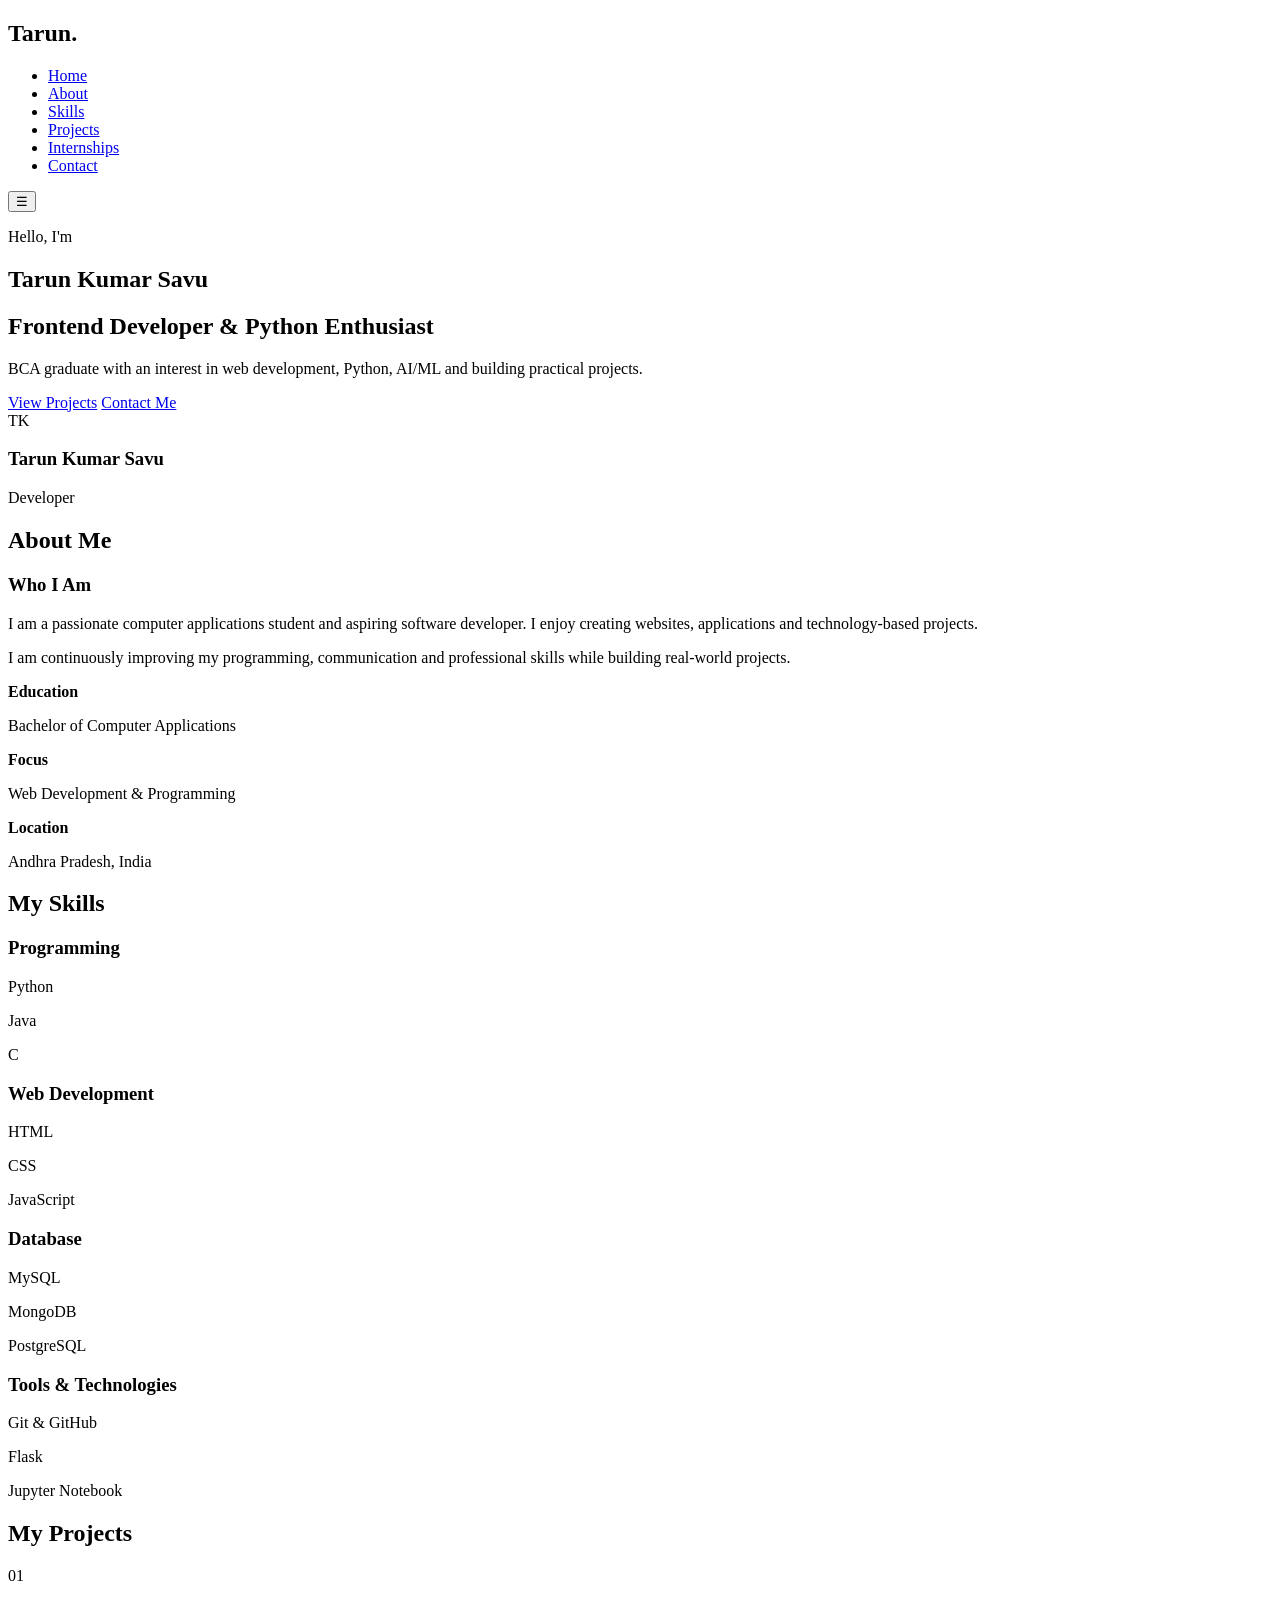
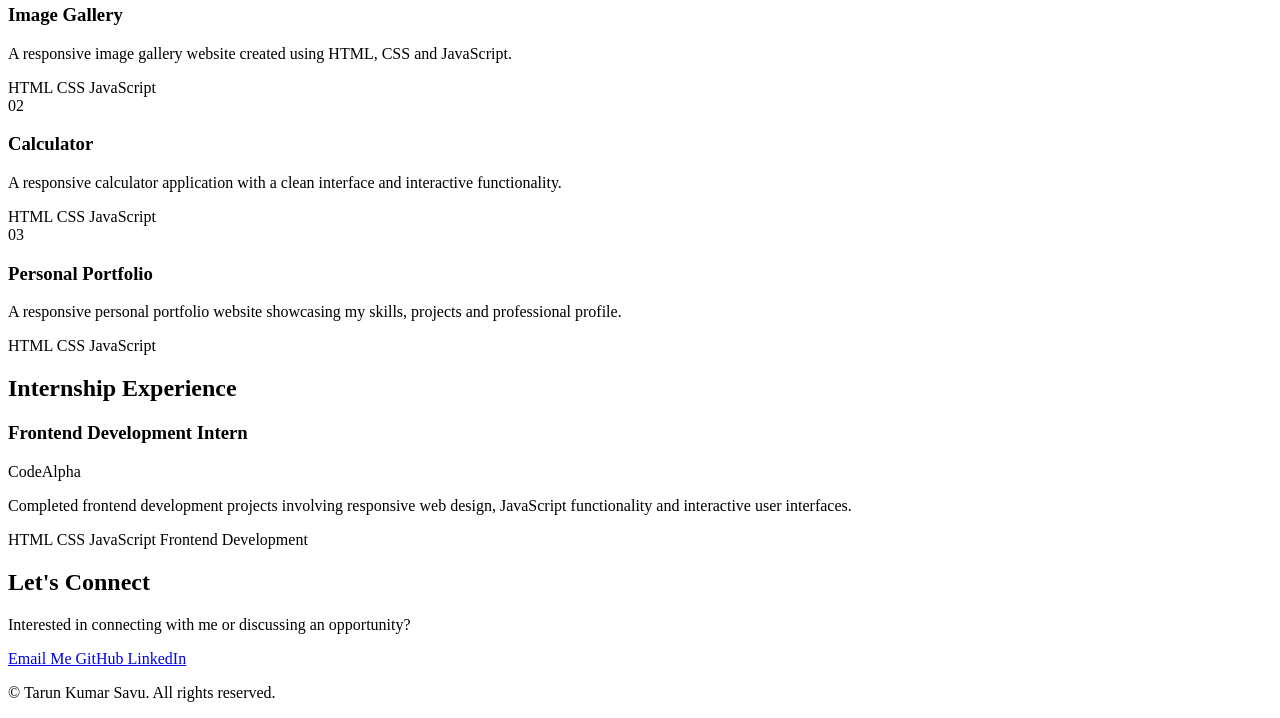
==== commit 33e54d9d: "Create index.html" ====
--- a/Task3_Portfolio/index.html
+++ b/Task3_Portfolio/index.html
@@ -1,2444 +1,288 @@
 <!DOCTYPE html>
 <html lang="en">
-
 <head>
     <meta charset="UTF-8">
-
     <meta name="viewport" content="width=device-width, initial-scale=1.0">
 
-    <meta name="description"
-        content="Tarun Kumar Savu - BCA Graduate, Python Developer, Web Developer and AI/ML Enthusiast">
-
-    <meta name="author" content="Tarun Kumar Savu">
-
-    <title>Tarun Kumar Savu | Developer Portfolio</title>
-
-    <link rel="preconnect" href="https://fonts.googleapis.com">
-    <link rel="preconnect" href="https://fonts.gstatic.com" crossorigin>
-
-    <link
-        href="https://fonts.googleapis.com/css2?family=Inter:wght@400;500;600;700;800&family=Space+Grotesk:wght@400;500;600;700&display=swap"
-        rel="stylesheet">
+    <title>Tarun Kumar Savu | Portfolio</title>
 
     <link rel="stylesheet" href="style.css">
 </head>
 
 <body>
 
-    <!-- =========================================
-         ANIMATED BACKGROUND
-    ========================================== -->
-
-    <div class="background-system">
-
-        <div class="gradient-orb orb-1"></div>
-        <div class="gradient-orb orb-2"></div>
-        <div class="gradient-orb orb-3"></div>
-
-        <div class="grid-background"></div>
-
-        <div class="particles">
-            <span></span>
-            <span></span>
-            <span></span>
-            <span></span>
-            <span></span>
-            <span></span>
-            <span></span>
-            <span></span>
-            <span></span>
-            <span></span>
-            <span></span>
-            <span></span>
-        </div>
-
-    </div>
-
-
-    <!-- =========================================
-         NAVIGATION
-    ========================================== -->
-
-    <header class="navbar">
-
-        <div class="nav-container">
-
-            <a href="#home" class="logo">
-
-                <span class="logo-symbol">
-                    &lt;/&gt;
-                </span>
-
-                <span>
-                    TARUN<span class="accent">.DEV</span>
-                </span>
-
+    <!-- Navigation -->
+    <header>
+        <nav class="navbar">
+            <h2 class="logo">Tarun<span>.</span></h2>
+
+            <ul class="nav-links">
+                <li><a href="#home">Home</a></li>
+                <li><a href="#about">About</a></li>
+                <li><a href="#skills">Skills</a></li>
+                <li><a href="#projects">Projects</a></li>
+                <li><a href="#internships">Internships</a></li>
+                <li><a href="#contact">Contact</a></li>
+            </ul>
+
+            <button class="menu-btn" onclick="toggleMenu()">☰</button>
+        </nav>
+    </header>
+
+
+    <!-- Home -->
+    <section id="home" class="hero">
+
+        <div class="hero-content">
+
+            <p class="hello">Hello, I'm</p>
+
+            <h1>Tarun Kumar Savu</h1>
+
+            <h2>Frontend Developer & Python Enthusiast</h2>
+
+            <p>
+                BCA graduate with an interest in web development,
+                Python, AI/ML and building practical projects.
+            </p>
+
+            <div class="hero-buttons">
+                <a href="#projects" class="btn">View Projects</a>
+                <a href="#contact" class="btn secondary">Contact Me</a>
+            </div>
+
+        </div>
+
+        <div class="profile-card">
+            <div class="profile-circle">
+                <span>TK</span>
+            </div>
+            <h3>Tarun Kumar Savu</h3>
+            <p>Developer</p>
+        </div>
+
+    </section>
+
+
+    <!-- About -->
+    <section id="about" class="section">
+
+        <h2 class="section-title">About Me</h2>
+
+        <div class="about-content">
+
+            <div>
+                <h3>Who I Am</h3>
+
+                <p>
+                    I am a passionate computer applications student and
+                    aspiring software developer. I enjoy creating websites,
+                    applications and technology-based projects.
+                </p>
+
+                <p>
+                    I am continuously improving my programming,
+                    communication and professional skills while building
+                    real-world projects.
+                </p>
+            </div>
+
+            <div class="about-box">
+                <div>
+                    <strong>Education</strong>
+                    <p>Bachelor of Computer Applications</p>
+                </div>
+
+                <div>
+                    <strong>Focus</strong>
+                    <p>Web Development & Programming</p>
+                </div>
+
+                <div>
+                    <strong>Location</strong>
+                    <p>Andhra Pradesh, India</p>
+                </div>
+            </div>
+
+        </div>
+
+    </section>
+
+
+    <!-- Skills -->
+    <section id="skills" class="section">
+
+        <h2 class="section-title">My Skills</h2>
+
+        <div class="skills-container">
+
+            <div class="skill-card">
+                <h3>Programming</h3>
+                <p>Python</p>
+                <p>Java</p>
+                <p>C</p>
+            </div>
+
+            <div class="skill-card">
+                <h3>Web Development</h3>
+                <p>HTML</p>
+                <p>CSS</p>
+                <p>JavaScript</p>
+            </div>
+
+            <div class="skill-card">
+                <h3>Database</h3>
+                <p>MySQL</p>
+                <p>MongoDB</p>
+                <p>PostgreSQL</p>
+            </div>
+
+            <div class="skill-card">
+                <h3>Tools & Technologies</h3>
+                <p>Git & GitHub</p>
+                <p>Flask</p>
+                <p>Jupyter Notebook</p>
+            </div>
+
+        </div>
+
+    </section>
+
+
+    <!-- Projects -->
+    <section id="projects" class="section">
+
+        <h2 class="section-title">My Projects</h2>
+
+        <div class="projects-container">
+
+            <div class="project-card">
+
+                <div class="project-number">01</div>
+
+                <h3>Image Gallery</h3>
+
+                <p>
+                    A responsive image gallery website created using
+                    HTML, CSS and JavaScript.
+                </p>
+
+                <span>HTML</span>
+                <span>CSS</span>
+                <span>JavaScript</span>
+
+            </div>
+
+
+            <div class="project-card">
+
+                <div class="project-number">02</div>
+
+                <h3>Calculator</h3>
+
+                <p>
+                    A responsive calculator application with a clean
+                    interface and interactive functionality.
+                </p>
+
+                <span>HTML</span>
+                <span>CSS</span>
+                <span>JavaScript</span>
+
+            </div>
+
+
+            <div class="project-card">
+
+                <div class="project-number">03</div>
+
+                <h3>Personal Portfolio</h3>
+
+                <p>
+                    A responsive personal portfolio website showcasing
+                    my skills, projects and professional profile.
+                </p>
+
+                <span>HTML</span>
+                <span>CSS</span>
+                <span>JavaScript</span>
+
+            </div>
+
+        </div>
+
+    </section>
+
+
+    <!-- Internships -->
+    <section id="internships" class="section">
+
+        <h2 class="section-title">Internship Experience</h2>
+
+        <div class="experience-card">
+
+            <h3>Frontend Development Intern</h3>
+
+            <p class="company">CodeAlpha</p>
+
+            <p>
+                Completed frontend development projects involving
+                responsive web design, JavaScript functionality and
+                interactive user interfaces.
+            </p>
+
+            <div class="experience-tags">
+                <span>HTML</span>
+                <span>CSS</span>
+                <span>JavaScript</span>
+                <span>Frontend Development</span>
+            </div>
+
+        </div>
+
+    </section>
+
+
+    <!-- Contact -->
+    <section id="contact" class="section contact">
+
+        <h2 class="section-title">Let's Connect</h2>
+
+        <p>
+            Interested in connecting with me or discussing an opportunity?
+        </p>
+
+        <div class="contact-buttons">
+
+            <a href="mailto:your-email@example.com" class="btn">
+                Email Me
             </a>
 
-
-            <nav id="navMenu">
-
-                <a href="#home" class="nav-link active">
-                    Home
-                </a>
-
-                <a href="#about" class="nav-link">
-                    About
-                </a>
-
-                <a href="#experience" class="nav-link">
-                    Experience
-                </a>
-
-                <a href="#projects" class="nav-link">
-                    Projects
-                </a>
-
-                <a href="#skills" class="nav-link">
-                    Skills
-                </a>
-
-                <a href="#education" class="nav-link">
-                    Education
-                </a>
-
-                <a href="#contact" class="nav-link">
-                    Contact
-                </a>
-
-            </nav>
-
-
-            <div class="nav-actions">
-
-                <button
-                    id="themeButton"
-                    class="theme-button"
-                    aria-label="Toggle theme">
-                    ◐
-                </button>
-
-                <button
-                    id="menuButton"
-                    class="menu-button"
-                    aria-label="Open menu">
-                    ☰
-                </button>
-
-            </div>
-
-        </div>
-
-    </header>
-
-
-    <!-- =========================================
-         MAIN
-    ========================================== -->
-
-    <main>
-
-
-        <!-- =====================================
-             HERO
-        ====================================== -->
-
-        <section
-            id="home"
-            class="hero">
-
-            <div class="hero-container">
-
-
-                <!-- HERO CONTENT -->
-
-                <div class="hero-content reveal">
-
-                    <div class="availability">
-
-                        <span></span>
-
-                        Open to opportunities
-
-                    </div>
-
-
-                    <p class="small-title">
-                        HELLO, I'M
-                    </p>
-
-
-                    <h1>
-
-                        TARUN
-
-                        <strong>
-                            KUMAR SAVU
-                        </strong>
-
-                    </h1>
-
-
-                    <div class="typing-line">
-
-                        <span>
-                            I'm a
-                        </span>
-
-                        <strong id="typingText">
-                            Python Developer
-                        </strong>
-
-                        <i>
-                            |
-                        </i>
-
-                    </div>
-
-
-                    <p class="hero-description">
-
-                        BCA graduate passionate about Python,
-                        web development, AI/ML and building
-                        practical digital solutions.
-
-                    </p>
-
-
-                    <div class="hero-buttons">
-
-                        <a
-                            href="#projects"
-                            class="btn primary-btn">
-
-                            Explore Projects →
-
-                        </a>
-
-
-                        <a
-                            href="#contact"
-                            class="btn secondary-btn">
-
-                            Let's Connect
-
-                        </a>
-
-                    </div>
-
-
-                    <div class="social-links">
-
-                        <a
-                            href="https://github.com/tarunsavu-star"
-                            target="_blank"
-                            rel="noopener noreferrer">
-
-                            GitHub
-
-                        </a>
-
-                        <span>•</span>
-
-                        <a
-                            href="https://www.linkedin.com/in/tarun-kumar-savu-730311384/"
-                            target="_blank"
-                            rel="noopener noreferrer">
-
-                            LinkedIn
-
-                        </a>
-
-                        <span>•</span>
-
-                        <a href="mailto:tarunsavu@gmail.com">
-
-                            Email
-
-                        </a>
-
-                    </div>
-
-                </div>
-
-
-                <!-- =================================
-                     PROFILE PHOTO
-                ================================== -->
-
-                <div class="hero-visual reveal">
-
-
-                    <div class="orbit orbit-one"></div>
-
-                    <div class="orbit orbit-two"></div>
-
-
-                    <div class="profile-card">
-
-
-                        <div class="profile-image-container">
-
-                            <img
-                                src="Tarunsavu.PNG"
-                                alt="Tarun Kumar Savu"
-                                class="profile-image">
-
-                        </div>
-
-
-                        <div class="profile-info">
-
-                            <span>
-                                &lt;developer&gt;
-                            </span>
-
-                            <h3>
-                                Tarun Kumar Savu
-                            </h3>
-
-                            <p>
-                                Python • Web • AI/ML
-                            </p>
-
-                            <span>
-                                &lt;/developer&gt;
-                            </span>
-
-                        </div>
-
-                    </div>
-
-
-                    <div class="floating-card floating-one">
-
-                        <span>
-                            ⚡
-                        </span>
-
-                        <div>
-
-                            <strong>
-                                Fast Learner
-                            </strong>
-
-                            <small>
-                                Always improving
-                            </small>
-
-                        </div>
-
-                    </div>
-
-
-                    <div class="floating-card floating-two">
-
-                        <span>
-                            AI
-                        </span>
-
-                        <div>
-
-                            <strong>
-                                AI / ML
-                            </strong>
-
-                            <small>
-                                Building solutions
-                            </small>
-
-                        </div>
-
-                    </div>
-
-                </div>
-
-            </div>
-
-
-            <div class="scroll-indicator">
-
-                <span>
-                    Scroll to explore
-                </span>
-
-                <div></div>
-
-            </div>
-
-        </section>
-
-
-        <!-- =========================================
-             STATS
-        ========================================== -->
-
-        <section class="stats-section">
-
-            <div class="stats-grid">
-
-
-                <div class="stat-card reveal">
-
-                    <span>
-                        🎓
-                    </span>
-
-                    <strong
-                        class="counter"
-                        data-target="7.81">
-
-                        0
-
-                    </strong>
-
-                    <small>
-                        CGPA / 10
-                    </small>
-
-                </div>
-
-
-                <div class="stat-card reveal">
-
-                    <span>
-                        💼
-                    </span>
-
-                    <strong
-                        class="counter"
-                        data-target="3">
-
-                        0
-
-                    </strong>
-
-                    <small>
-                        Internship Experiences
-                    </small>
-
-                </div>
-
-
-                <div class="stat-card reveal">
-
-                    <span>
-                        🚀
-                    </span>
-
-                    <strong
-                        class="counter"
-                        data-target="6">
-
-                        0
-
-                    </strong>
-
-                    <small>
-                        Featured Projects
-                    </small>
-
-                </div>
-
-
-                <div class="stat-card reveal">
-
-                    <span>
-                        🏆
-                    </span>
-
-                    <strong
-                        class="counter"
-                        data-target="12">
-
-                        0
-
-                    </strong>
-
-                    <small>
-                        Certifications & Achievements
-                    </small>
-
-                </div>
-
-
-            </div>
-
-        </section>
-
-
-        <!-- =========================================
-             ABOUT
-        ========================================== -->
-
-        <section
-            id="about"
-            class="section">
-
-
-            <div class="section-heading reveal">
-
-                <span>
-                    01
-                </span>
-
-                <div>
-
-                    <small>
-                        ABOUT ME
-                    </small>
-
-                    <h2>
-
-                        Turning ideas into
-
-                        <strong>
-                            real solutions.
-                        </strong>
-
-                    </h2>
-
-                </div>
-
-            </div>
-
-
-            <div class="about-grid">
-
-
-                <div class="about-text reveal">
-
-                    <p class="big-text">
-
-                        I'm Tarun Kumar Savu,
-                        a BCA graduate with hands-on
-                        experience in Python,
-                        web development and AI/ML.
-
-                    </p>
-
-
-                    <p>
-
-                        I enjoy creating practical
-                        applications that solve
-                        real-world problems and provide
-                        useful experiences for users.
-
-                    </p>
-
-
-                    <p>
-
-                        My experience includes software
-                        development, Python application
-                        development, web development,
-                        NLP and machine learning.
-
-                    </p>
-
-
-                    <div class="about-highlights">
-
-
-                        <div>
-
-                            <strong>
-                                01
-                            </strong>
-
-                            <span>
-                                Learn
-                            </span>
-
-                            <small>
-                                Continuously
-                            </small>
-
-                        </div>
-
-
-                        <div>
-
-                            <strong>
-                                02
-                            </strong>
-
-                            <span>
-                                Build
-                            </span>
-
-                            <small>
-                                Practically
-                            </small>
-
-                        </div>
-
-
-                        <div>
-
-                            <strong>
-                                03
-                            </strong>
-
-                            <span>
-                                Grow
-                            </span>
-
-                            <small>
-                                Professionally
-                            </small>
-
-                        </div>
-
-
-                    </div>
-
-                </div>
-
-
-                <!-- TERMINAL -->
-
-                <div class="terminal reveal">
-
-                    <div class="terminal-top">
-
-                        <span></span>
-                        <span></span>
-                        <span></span>
-
-                    </div>
-
-
-                    <div class="terminal-content">
-
-
-                        <p>
-                            <b>tarun@portfolio</b>:~$ whoami
-                        </p>
-
-                        <strong>
-                            BCA Graduate & Developer
-                        </strong>
-
-
-                        <p>
-                            <b>tarun@portfolio</b>:~$ skills
-                        </p>
-
-                        <strong>
-                            Python | HTML | CSS | JavaScript
-                        </strong>
-
-
-                        <p>
-                            <b>tarun@portfolio</b>:~$ focus
-                        </p>
-
-                        <strong>
-                            Web Development + AI/ML
-                        </strong>
-
-
-                        <p>
-                            <b>tarun@portfolio</b>:~$ future
-                        </p>
-
-                        <strong>
-                            Build. Learn. Improve. 🚀
-                        </strong>
-
-
-                    </div>
-
-                </div>
-
-            </div>
-
-        </section>
-
-
-        <!-- =========================================
-             EXPERIENCE
-        ========================================== -->
-
-        <section
-            id="experience"
-            class="section">
-
-
-            <div class="section-heading reveal">
-
-                <span>
-                    02
-                </span>
-
-                <div>
-
-                    <small>
-                        EXPERIENCE
-                    </small>
-
-                    <h2>
-
-                        Learning through
-
-                        <strong>
-                            real projects.
-                        </strong>
-
-                    </h2>
-
-                </div>
-
-            </div>
-
-
-            <div class="timeline">
-
-
-                <!-- VIDRUTHA -->
-
-                <article
-                    class="timeline-item reveal">
-
-
-                    <div class="timeline-number">
-                        01
-                    </div>
-
-
-                    <div class="experience-card">
-
-
-                        <div class="experience-header">
-
-                            <div>
-
-                                <small>
-                                    SOFTWARE DEVELOPMENT INTERN
-                                </small>
-
-                                <h3>
-                                    Vidrutha Solutions
-                                </h3>
-
-                            </div>
-
-
-                            <span>
-                                Dec 2025 – Apr 2026
-                            </span>
-
-                        </div>
-
-
-                        <p>
-
-                            Worked on software development
-                            projects with a focus on
-                            AI-based applications, Python,
-                            Flask, NLP and machine learning.
-
-                        </p>
-
-
-                        <ul>
-
-                            <li>
-                                Developed an AI Career
-                                Guidance Chatbot.
-                            </li>
-
-                            <li>
-                                Used Python, Flask, NLP
-                                and Machine Learning.
-                            </li>
-
-                            <li>
-                                Created responsive interfaces
-                                using HTML, CSS and JavaScript.
-                            </li>
-
-                        </ul>
-
-
-                        <div class="tags">
-
-                            <span>Python</span>
-                            <span>Flask</span>
-                            <span>NLP</span>
-                            <span>Machine Learning</span>
-                            <span>JavaScript</span>
-
-                        </div>
-
-                    </div>
-
-                </article>
-
-
-                <!-- OASIS -->
-
-                <article
-                    class="timeline-item reveal">
-
-
-                    <div class="timeline-number">
-                        02
-                    </div>
-
-
-                    <div class="experience-card">
-
-
-                        <div class="experience-header">
-
-                            <div>
-
-                                <small>
-                                    PYTHON DEVELOPMENT INTERN
-                                </small>
-
-                                <h3>
-                                    Oasis Infobyte
-                                </h3>
-
-                            </div>
-
-
-                            <span>
-                                Aug 5 – Sep 15, 2026
-                            </span>
-
-                        </div>
-
-
-                        <p>
-
-                            Developed Python applications
-                            and gained practical experience
-                            in application development,
-                            API integration and error handling.
-
-                        </p>
-
-
-                        <ul>
-
-                            <li>
-                                BMI Calculator with
-                                history tracking.
-                            </li>
-
-                            <li>
-                                Random Password Generator.
-                            </li>
-
-                            <li>
-                                Weather application with
-                                API integration.
-                            </li>
-
-                        </ul>
-
-
-                        <div class="tags">
-
-                            <span>Python</span>
-                            <span>Tkinter</span>
-                            <span>API</span>
-                            <span>CSV</span>
-
-                        </div>
-
-                    </div>
-
-                </article>
-
-
-                <!-- ADHOC -->
-
-                <article
-                    class="timeline-item reveal">
-
-
-                    <div class="timeline-number">
-                        03
-                    </div>
-
-
-                    <div class="experience-card">
-
-
-                        <div class="experience-header">
-
-                            <div>
-
-                                <small>
-                                    MERN FULL STACK DEVELOPMENT INTERN
-                                </small>
-
-                                <h3>
-                                    ADHOC NETWORK
-                                </h3>
-
-                            </div>
-
-
-                            <span>
-                                May – Jul 2025
-                            </span>
-
-                        </div>
-
-
-                        <p>
-
-                            Hands-on development experience
-                            involving MERN full-stack
-                            technologies, practical projects
-                            and collaborative development.
-
-                        </p>
-
-
-                        <div class="tags">
-
-                            <span>HTML</span>
-                            <span>CSS</span>
-                            <span>JavaScript</span>
-                            <span>MERN</span>
-
-                        </div>
-
-                    </div>
-
-                </article>
-
-
-            </div>
-
-        </section>
-
-
-        <!-- =========================================
-             PROJECTS
-        ========================================== -->
-
-        <section
-            id="projects"
-            class="section">
-
-
-            <div class="section-heading reveal">
-
-                <span>
-                    03
-                </span>
-
-                <div>
-
-                    <small>
-                        PROJECTS
-                    </small>
-
-                    <h2>
-
-                        Ideas into
-
-                        <strong>
-                            impact.
-                        </strong>
-
-                    </h2>
-
-                </div>
-
-            </div>
-
-
-            <!-- FILTERS -->
-
-            <div class="project-filters">
-
-                <button
-                    class="filter active"
-                    data-filter="all">
-
-                    All
-
-                </button>
-
-
-                <button
-                    class="filter"
-                    data-filter="ai">
-
-                    AI / ML
-
-                </button>
-
-
-                <button
-                    class="filter"
-                    data-filter="python">
-
-                    Python
-
-                </button>
-
-
-                <button
-                    class="filter"
-                    data-filter="web">
-
-                    Web
-
-                </button>
-
-            </div>
-
-
-            <!-- PROJECT GRID -->
-
-            <div class="projects-grid">
-
-
-                <!-- PROJECT 1 -->
-
-                <article
-                    class="project-card reveal"
-                    data-category="ai">
-
-
-                    <div class="project-top">
-
-                        <span>
-                            01
-                        </span>
-
-                        <b>
-                            🤖
-                        </b>
-
-                    </div>
-
-
-                    <small>
-                        AI / MACHINE LEARNING
-                    </small>
-
-
-                    <h3>
-                        AI Career Guidance Chatbot
-                    </h3>
-
-
-                    <p>
-
-                        Flask-based chatbot using
-                        NLP and Machine Learning
-                        to provide personalized
-                        career guidance based on
-                        interests and skills.
-
-                    </p>
-
-
-                    <div class="tags">
-
-                        <span>Python</span>
-                        <span>Flask</span>
-                        <span>NLP</span>
-                        <span>ML</span>
-
-                    </div>
-
-
-                    <button
-                        class="details-button"
-                        data-project="career">
-
-                        View Details →
-
-                    </button>
-
-                </article>
-
-
-                <!-- PROJECT 2 -->
-
-                <article
-                    class="project-card reveal"
-                    data-category="ai">
-
-
-                    <div class="project-top">
-
-                        <span>
-                            02
-                        </span>
-
-                        <b>
-                            📊
-                        </b>
-
-                    </div>
-
-
-                    <small>
-                        MACHINE LEARNING
-                    </small>
-
-
-                    <h3>
-                        Student Placement Prediction
-                    </h3>
-
-
-                    <p>
-
-                        Machine-learning project
-                        using data processing and
-                        predictive modelling to
-                        predict student placement
-                        outcomes.
-
-                    </p>
-
-
-                    <div class="tags">
-
-                        <span>Python</span>
-                        <span>Pandas</span>
-                        <span>Scikit-learn</span>
-                        <span>Random Forest</span>
-
-                    </div>
-
-
-                    <button
-                        class="details-button"
-                        data-project="placement">
-
-                        View Details →
-
-                    </button>
-
-                </article>
-
-
-                <!-- PROJECT 3 -->
-
-                <article
-                    class="project-card reveal"
-                    data-category="web">
-
-
-                    <div class="project-top">
-
-                        <span>
-                            03
-                        </span>
-
-                        <b>
-                            🚆
-                        </b>
-
-                    </div>
-
-
-                    <small>
-                        WEB DEVELOPMENT
-                    </small>
-
-
-                    <h3>
-                        Train Ticket Reservation
-                    </h3>
-
-
-                    <p>
-
-                        Responsive web application
-                        concept for train booking,
-                        seat availability,
-                        authentication and
-                        cancellation.
-
-                    </p>
-
-
-                    <div class="tags">
-
-                        <span>HTML5</span>
-                        <span>CSS3</span>
-                        <span>JavaScript</span>
-
-                    </div>
-
-
-                    <button
-                        class="details-button"
-                        data-project="train">
-
-                        View Details →
-
-                    </button>
-
-                </article>
-
-
-                <!-- PROJECT 4 -->
-
-                <article
-                    class="project-card reveal"
-                    data-category="web">
-
-
-                    <div class="project-top">
-
-                        <span>
-                            04
-                        </span>
-
-                        <b>
-                            🌦️
-                        </b>
-
-                    </div>
-
-
-                    <small>
-                        WEB / API
-                    </small>
-
-
-                    <h3>
-                        Advanced Weather App
-                    </h3>
-
-
-                    <p>
-
-                        Weather application providing
-                        weather information, forecasts,
-                        location search and user-friendly
-                        interaction.
-
-                    </p>
-
-
-                    <div class="tags">
-
-                        <span>JavaScript</span>
-                        <span>API</span>
-                        <span>HTML</span>
-                        <span>CSS</span>
-
-                    </div>
-
-
-                    <button
-                        class="details-button"
-                        data-project="weather">
-
-                        View Details →
-
-                    </button>
-
-                </article>
-
-
-                <!-- PROJECT 5 -->
-
-                <article
-                    class="project-card reveal"
-                    data-category="python">
-
-
-                    <div class="project-top">
-
-                        <span>
-                            05
-                        </span>
-
-                        <b>
-                            🔐
-                        </b>
-
-                    </div>
-
-
-                    <small>
-                        PYTHON
-                    </small>
-
-
-                    <h3>
-                        Advanced Password Generator
-                    </h3>
-
-
-                    <p>
-
-                        Customizable password generation
-                        application with configurable
-                        length and character options.
-
-                    </p>
-
-
-                    <div class="tags">
-
-                        <span>Python</span>
-                        <span>Tkinter</span>
-                        <span>Security</span>
-
-                    </div>
-
-
-                    <button
-                        class="details-button"
-                        data-project="password">
-
-                        View Details →
-
-                    </button>
-
-                </article>
-
-
-                <!-- PROJECT 6 -->
-
-                <article
-                    class="project-card reveal"
-                    data-category="python">
-
-
-                    <div class="project-top">
-
-                        <span>
-                            06
-                        </span>
-
-                        <b>
-                            ❤️
-                        </b>
-
-                    </div>
-
-
-                    <small>
-                        PYTHON APPLICATION
-                    </small>
-
-
-                    <h3>
-                        BMI Calculator
-                    </h3>
-
-
-                    <p>
-
-                        Python-based BMI application
-                        with calculation, health suggestions
-                        and interactive user input.
-
-                    </p>
-
-
-                    <div class="tags">
-
-                        <span>Python</span>
-                        <span>Tkinter</span>
-                        <span>CSV</span>
-
-                    </div>
-
-
-                    <button
-                        class="details-button"
-                        data-project="bmi">
-
-                        View Details →
-
-                    </button>
-
-                </article>
-
-
-            </div>
-
-        </section>
-
-
-        <!-- =========================================
-             SKILLS
-        ========================================== -->
-
-        <section
-            id="skills"
-            class="section">
-
-
-            <div class="section-heading reveal">
-
-                <span>
-                    04
-                </span>
-
-                <div>
-
-                    <small>
-                        TECHNICAL SKILLS
-                    </small>
-
-                    <h2>
-
-                        Tools I use to
-
-                        <strong>
-                            build.
-                        </strong>
-
-                    </h2>
-
-                </div>
-
-            </div>
-
-
-            <div class="skills-layout">
-
-
-                <!-- SKILL BARS -->
-
-                <div class="skills-progress reveal">
-
-
-                    <div class="skill">
-
-                        <div>
-
-                            <span>
-                                Python
-                            </span>
-
-                            <b>
-                                90%
-                            </b>
-
-                        </div>
-
-                        <div class="bar">
-
-                            <i data-width="90%"></i>
-
-                        </div>
-
-                    </div>
-
-
-                    <div class="skill">
-
-                        <div>
-
-                            <span>
-                                HTML / CSS
-                            </span>
-
-                            <b>
-                                90%
-                            </b>
-
-                        </div>
-
-                        <div class="bar">
-
-                            <i data-width="90%"></i>
-
-                        </div>
-
-                    </div>
-
-
-                    <div class="skill">
-
-                        <div>
-
-                            <span>
-                                JavaScript
-                            </span>
-
-                            <b>
-                                80%
-                            </b>
-
-                        </div>
-
-                        <div class="bar">
-
-                            <i data-width="80%"></i>
-
-                        </div>
-
-                    </div>
-
-
-                    <div class="skill">
-
-                        <div>
-
-                            <span>
-                                AI / Machine Learning
-                            </span>
-
-                            <b>
-                                75%
-                            </b>
-
-                        </div>
-
-                        <div class="bar">
-
-                            <i data-width="75%"></i>
-
-                        </div>
-
-                    </div>
-
-
-                    <div class="skill">
-
-                        <div>
-
-                            <span>
-                                C Programming
-                            </span>
-
-                            <b>
-                                70%
-                            </b>
-
-                        </div>
-
-                        <div class="bar">
-
-                            <i data-width="70%"></i>
-
-                        </div>
-
-                    </div>
-
-
-                </div>
-
-
-                <!-- SKILL CLOUD -->
-
-                <div class="skill-cloud reveal">
-
-                    <span>Python</span>
-                    <span>HTML5</span>
-                    <span>CSS3</span>
-                    <span>JavaScript</span>
-                    <span>Flask</span>
-                    <span>NLP</span>
-                    <span>Machine Learning</span>
-                    <span>Pandas</span>
-                    <span>NumPy</span>
-                    <span>Scikit-learn</span>
-                    <span>Tkinter</span>
-                    <span>SQL</span>
-                    <span>MySQL</span>
-                    <span>GitHub</span>
-
-                </div>
-
-            </div>
-
-        </section>
-
-
-        <!-- =========================================
-             EDUCATION
-        ========================================== -->
-
-        <section
-            id="education"
-            class="section">
-
-
-            <div class="section-heading reveal">
-
-                <span>
-                    05
-                </span>
-
-                <div>
-
-                    <small>
-                        EDUCATION
-                    </small>
-
-                    <h2>
-
-                        My learning
-
-                        <strong>
-                            journey.
-                        </strong>
-
-                    </h2>
-
-                </div>
-
-            </div>
-
-
-            <div class="education-grid">
-
-
-                <div class="education-card reveal">
-
-                    <span class="education-icon">
-                        🎓
-                    </span>
-
-                    <small>
-                        2023 – 2026
-                    </small>
-
-                    <h3>
-                        Bachelor of Computer Applications
-                    </h3>
-
-                    <p>
-                        Sri Aditya Degree College
-                    </p>
-
-                    <strong>
-                        CGPA: 7.81 / 10
-                    </strong>
-
-                </div>
-
-
-                <div class="education-card reveal">
-
-                    <span class="education-icon">
-                        📚
-                    </span>
-
-                    <small>
-                        2021 – 2023
-                    </small>
-
-                    <h3>
-                        Intermediate — BiPC
-                    </h3>
-
-                    <p>
-                        Sri Chaitanya Junior College
-                    </p>
-
-                    <strong>
-                        64.6%
-                    </strong>
-
-                </div>
-
-
-                <div class="education-card reveal">
-
-                    <span class="education-icon">
-                        🏫
-                    </span>
-
-                    <small>
-                        2020 – 2021
-                    </small>
-
-                    <h3>
-                        SSC
-                    </h3>
-
-                    <p>
-                        Bhashyam High School
-                    </p>
-
-                    <strong>
-                        GPA: 10 / 10
-                    </strong>
-
-                </div>
-
-
-            </div>
-
-        </section>
-
-
-        <!-- =========================================
-             CERTIFICATIONS
-        ========================================== -->
-
-        <section class="section">
-
-
-            <div class="section-heading reveal">
-
-                <span>
-                    06
-                </span>
-
-                <div>
-
-                    <small>
-                        CERTIFICATIONS
-                    </small>
-
-                    <h2>
-
-                        Learn continuously.
-
-                        <strong>
-                            Grow further.
-                        </strong>
-
-                    </h2>
-
-                </div>
-
-            </div>
-
-
-            <div class="certification-grid">
-
-
-                <div class="certificate-card reveal">
-
-                    <span>
-                        🐍
-                    </span>
-
-                    <h3>
-                        Python Essentials 1
-                    </h3>
-
-                    <p>
-                        Cisco Networking Academy
-                    </p>
-
-                </div>
-
-
-                <div class="certificate-card reveal">
-
-                    <span>
-                        🐍
-                    </span>
-
-                    <h3>
-                        Python Essentials 2
-                    </h3>
-
-                    <p>
-                        Cisco Networking Academy
-                    </p>
-
-                </div>
-
-
-                <div class="certificate-card reveal">
-
-                    <span>
-                        💻
-                    </span>
-
-                    <h3>
-                        C Programming
-                    </h3>
-
-                    <p>
-                        Cisco Networking Academy
-                    </p>
-
-                </div>
-
-
-                <div class="certificate-card reveal">
-
-                    <span>
-                        ☁️
-                    </span>
-
-                    <h3>
-                        Microsoft Azure Fundamentals
-                    </h3>
-
-                    <p>
-                        Digisaksham
-                    </p>
-
-                </div>
-
-
-                <div class="certificate-card reveal">
-
-                    <span>
-                        🌐
-                    </span>
-
-                    <h3>
-                        HTML5 Application Development
-                    </h3>
-
-                    <p>
-                        Certiport
-                    </p>
-
-                </div>
-
-
-                <div class="certificate-card reveal">
-
-                    <span>
-                        🤖
-                    </span>
-
-                    <h3>
-                        AI & Machine Learning
-                    </h3>
-
-                    <p>
-                        U-Learn
-                    </p>
-
-                </div>
-
-
-                <div class="certificate-card reveal">
-
-                    <span>
-                        🗣️
-                    </span>
-
-                    <h3>
-                        MePro English Language
-                    </h3>
-
-                    <p>
-                        Pearson
-                    </p>
-
-                </div>
-
-
-            </div>
-
-        </section>
-
-
-        <!-- =========================================
-             ACHIEVEMENTS
-        ========================================== -->
-
-        <section class="section achievements">
-
-
-            <div class="section-heading reveal">
-
-                <span>
-                    07
-                </span>
-
-                <div>
-
-                    <small>
-                        ACHIEVEMENTS & HACKATHONS
-                    </small>
-
-                    <h2>
-
-                        Beyond the
-
-                        <strong>
-                            classroom.
-                        </strong>
-
-                    </h2>
-
-                </div>
-
-            </div>
-
-
-            <div class="achievement-grid">
-
-
-                <div class="achievement-card reveal">
-
-                    <span>
-                        🏆
-                    </span>
-
-                    <h3>
-                        TCS CodeVita
-                    </h3>
-
-                    <p>
-                        Global Rank 6732 in
-                        TCS CodeVita Season 13.
-                    </p>
-
-                </div>
-
-
-                <div class="achievement-card reveal">
-
-                    <span>
-                        💡
-                    </span>
-
-                    <h3>
-                        ADHOC Aditya IdeaStorm
-                    </h3>
-
-                    <p>
-                        Participated in a hackathon
-                        focused on developing practical
-                        software solutions.
-                    </p>
-
-                </div>
-
-
-                <div class="achievement-card reveal">
-
-                    <span>
-                        🚀
-                    </span>
-
-                    <h3>
-                        ADHOC Tech Fusion
-                    </h3>
-
-                    <p>
-                        Participated in a web development
-                        hackathon and worked collaboratively
-                        on a project.
-                    </p>
-
-                </div>
-
-
-            </div>
-
-        </section>
-
-
-        <!-- =========================================
-             RESUME CTA
-        ========================================== -->
-
-        <section class="resume-section reveal">
-
-            <div>
-
-                <small>
-                    READY FOR THE NEXT OPPORTUNITY?
-                </small>
-
-                <h2>
-
-                    Let's build something
-
-                    <strong>
-                        useful.
-                    </strong>
-
-                </h2>
-
-                <p>
-                    Explore my experience, projects
-                    and technical journey.
-                </p>
-
-
-                <a
-                    href="resume.pdf"
-                    class="btn primary-btn"
-                    download>
-
-                    Download Resume ↓
-
-                </a>
-
-            </div>
-
-        </section>
-
-
-        <!-- =========================================
-             CONTACT
-        ========================================== -->
-
-        <section
-            id="contact"
-            class="section contact-section">
-
-
-            <div class="section-heading reveal">
-
-                <span>
-                    08
-                </span>
-
-                <div>
-
-                    <small>
-                        CONTACT
-                    </small>
-
-                    <h2>
-
-                        Let's start a
-
-                        <strong>
-                            conversation.
-                        </strong>
-
-                    </h2>
-
-                </div>
-
-            </div>
-
-
-            <div class="contact-grid">
-
-
-                <div class="contact-info reveal">
-
-
-                    <p class="big-text">
-
-                        Have an opportunity,
-                        project idea or simply
-                        want to connect?
-
-                    </p>
-
-
-                    <p>
-
-                        I'm interested in learning,
-                        collaborating and building
-                        useful solutions.
-
-                    </p>
-
-
-                    <a
-                        href="mailto:tarunsavu@gmail.com"
-                        class="contact-item">
-
-                        <span>
-                            ✉️
-                        </span>
-
-                        <div>
-
-                            <small>
-                                Email
-                            </small>
-
-                            <strong>
-                                tarunsavu@gmail.com
-                            </strong>
-
-                        </div>
-
-                    </a>
-
-
-                    <a
-                        href="https://www.linkedin.com/in/tarun-kumar-savu-730311384/"
-                        target="_blank"
-                        class="contact-item">
-
-                        <span>
-                            💼
-                        </span>
-
-                        <div>
-
-                            <small>
-                                LinkedIn
-                            </small>
-
-                            <strong>
-                                Connect with me
-                            </strong>
-
-                        </div>
-
-                    </a>
-
-
-                    <a
-                        href="https://github.com/tarunsavu-star"
-                        target="_blank"
-                        class="contact-item">
-
-                        <span>
-                            💻
-                        </span>
-
-                        <div>
-
-                            <small>
-                                GitHub
-                            </small>
-
-                            <strong>
-                                View my repositories
-                            </strong>
-
-                        </div>
-
-                    </a>
-
-
-                </div>
-
-
-                <!-- CONTACT FORM -->
-
-                <form
-                    class="contact-form reveal"
-                    id="contactForm">
-
-
-                    <input
-                        type="text"
-                        id="name"
-                        placeholder="Your Name"
-                        required>
-
-
-                    <input
-                        type="email"
-                        id="email"
-                        placeholder="Your Email"
-                        required>
-
-
-                    <textarea
-                        id="message"
-                        rows="6"
-                        placeholder="Your Message"
-                        required>
-                    </textarea>
-
-
-                    <button
-                        type="submit"
-                        class="btn primary-btn">
-
-                        Send Message →
-
-                    </button>
-
-
-                </form>
-
-            </div>
-
-        </section>
-
-    </main>
-
-
-    <!-- =========================================
-         AI CAREER ASSISTANT
-    ========================================== -->
-
-    <button
-        class="ai-floating-button"
-        id="aiButton"
-        title="Open AI Career Assistant">
-
-        ✦
-
-    </button>
-
-
-    <div
-        class="ai-panel"
-        id="aiPanel">
-
-
-        <div class="ai-header">
-
-
-            <div>
-
-                <span>
-                    ✦
-                </span>
-
-                <div>
-
-                    <strong>
-                        Portfolio AI
-                    </strong>
-
-                    <small>
-                        Career Assistant
-                    </small>
-
-                </div>
-
-            </div>
-
-
-            <button id="closeAi">
-                ×
-            </button>
-
-
-        </div>
-
-
-        <div
-            class="ai-messages"
-            id="aiMessages">
-
-
-            <div class="ai-message bot">
-
-                Hi! 👋 I'm Tarun's Portfolio Assistant.
-
-                Ask me about his skills, projects,
-                internships, education or career journey.
-
-            </div>
-
-
-        </div>
-
-
-        <div class="ai-suggestions">
-
-
-            <button
-                data-question="What are Tarun's skills?">
-
-                Skills
-
-            </button>
-
-
-            <button
-                data-question="Tell me about his projects">
-
-                Projects
-
-            </button>
-
-
-            <button
-                data-question="Tell me about his internships">
-
-                Internships
-
-            </button>
-
-
-            <button
-                data-question="Tell me about his education">
-
-                Education
-
-            </button>
-
-
-            <button
-                data-question="How can I contact Tarun?">
-
-                Contact
-
-            </button>
-
-
-        </div>
-
-
-        <div class="ai-input">
-
-
-            <input
-                type="text"
-                id="aiInput"
-                placeholder="Ask something...">
-
-
-            <button id="sendAi">
-                →
-            </button>
-
-
-        </div>
-
-    </div>
-
-
-    <!-- =========================================
-         PROJECT DETAILS MODAL
-    ========================================== -->
-
-    <div
-        class="modal"
-        id="projectModal">
-
-
-        <div class="modal-box">
-
-
-            <button
-                class="modal-close"
-                id="modalClose">
-
-                ×
-
-            </button>
-
-
-            <span id="modalIcon">
-                🚀
-            </span>
-
-
-            <small id="modalCategory">
-                PROJECT
-            </small>
-
-
-            <h2 id="modalTitle">
-                Project
-            </h2>
-
-
-            <p id="modalDescription">
-                Project description
-            </p>
-
-
-            <div
-                class="tags"
-                id="modalTags">
-            </div>
-
-
-        </div>
-
-    </div>
-
-
-    <!-- =========================================
-         TOAST
-    ========================================== -->
-
-    <div
-        class="toast"
-        id="toast">
-
-        <span>
-            ✓
-        </span>
+            <a href="https://github.com/" target="_blank" class="btn secondary">
+                GitHub
+            </a>
+
+            <a href="https://www.linkedin.com/" target="_blank" class="btn secondary">
+                LinkedIn
+            </a>
+
+        </div>
+
+    </section>
+
+
+    <!-- Footer -->
+    <footer>
 
         <p>
-            Message
+            © <span id="year"></span> Tarun Kumar Savu.
+            All rights reserved.
         </p>
 
-    </div>
-
-
-    <!-- =========================================
-         BACK TO TOP
-    ========================================== -->
-
-    <button
-        class="back-top"
-        id="backTop">
-
-        ↑
-
-    </button>
-
-
-    <!-- =========================================
-         FOOTER
-    ========================================== -->
-
-    <footer>
-
-
-        <div class="footer-inner">
-
-
-            <div>
-
-                <strong>
-
-                    TARUN<span>
-                        .DEV
-                    </span>
-
-                </strong>
-
-                <p>
-                    Building ideas. Learning constantly.
-                </p>
-
-            </div>
-
-
-            <p>
-                © 2026 Tarun Kumar Savu
-            </p>
-
-
-            <div class="footer-links">
-
-                <a href="#home">
-                    Home
-                </a>
-
-                <a href="#projects">
-                    Projects
-                </a>
-
-                <a href="#contact">
-                    Contact
-                </a>
-
-            </div>
-
-
-        </div>
-
     </footer>
 
 
-    <!-- JAVASCRIPT -->
-
     <script src="script.js"></script>
 
 </body>
-
 </html>
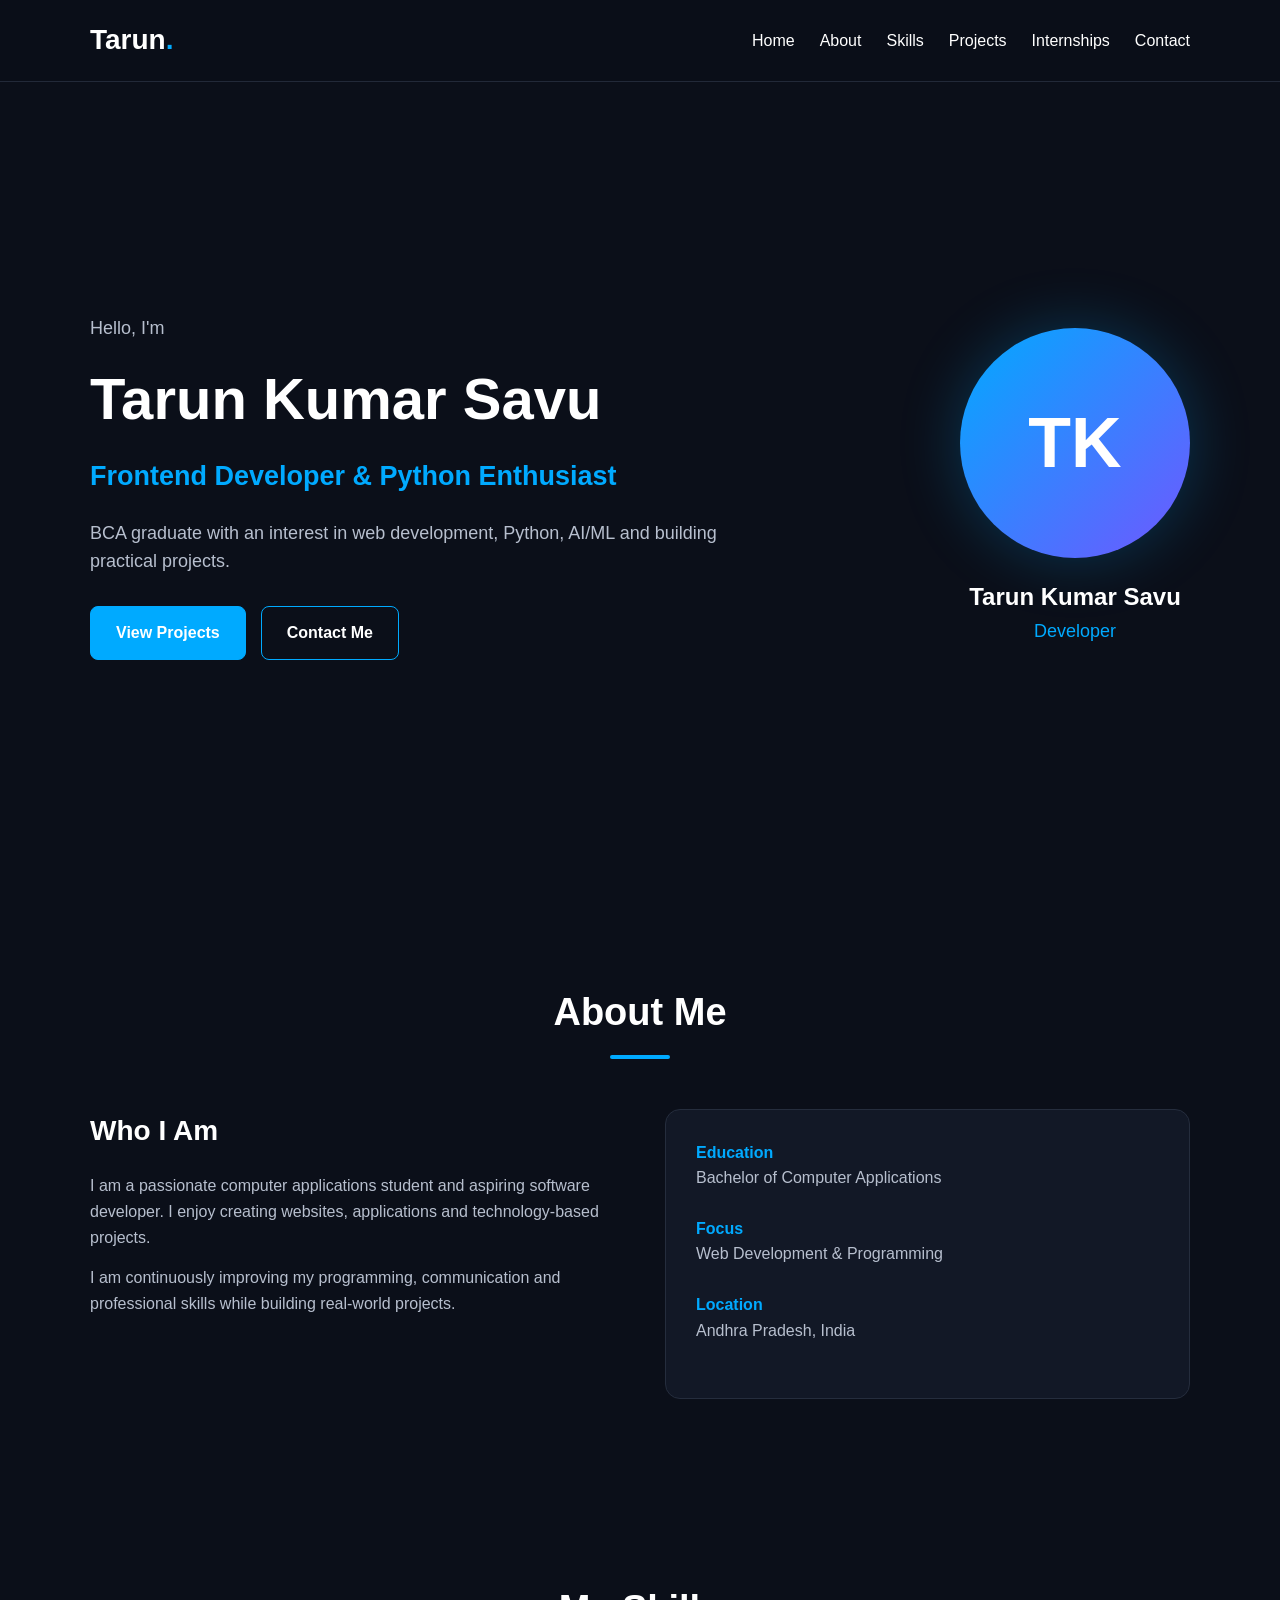
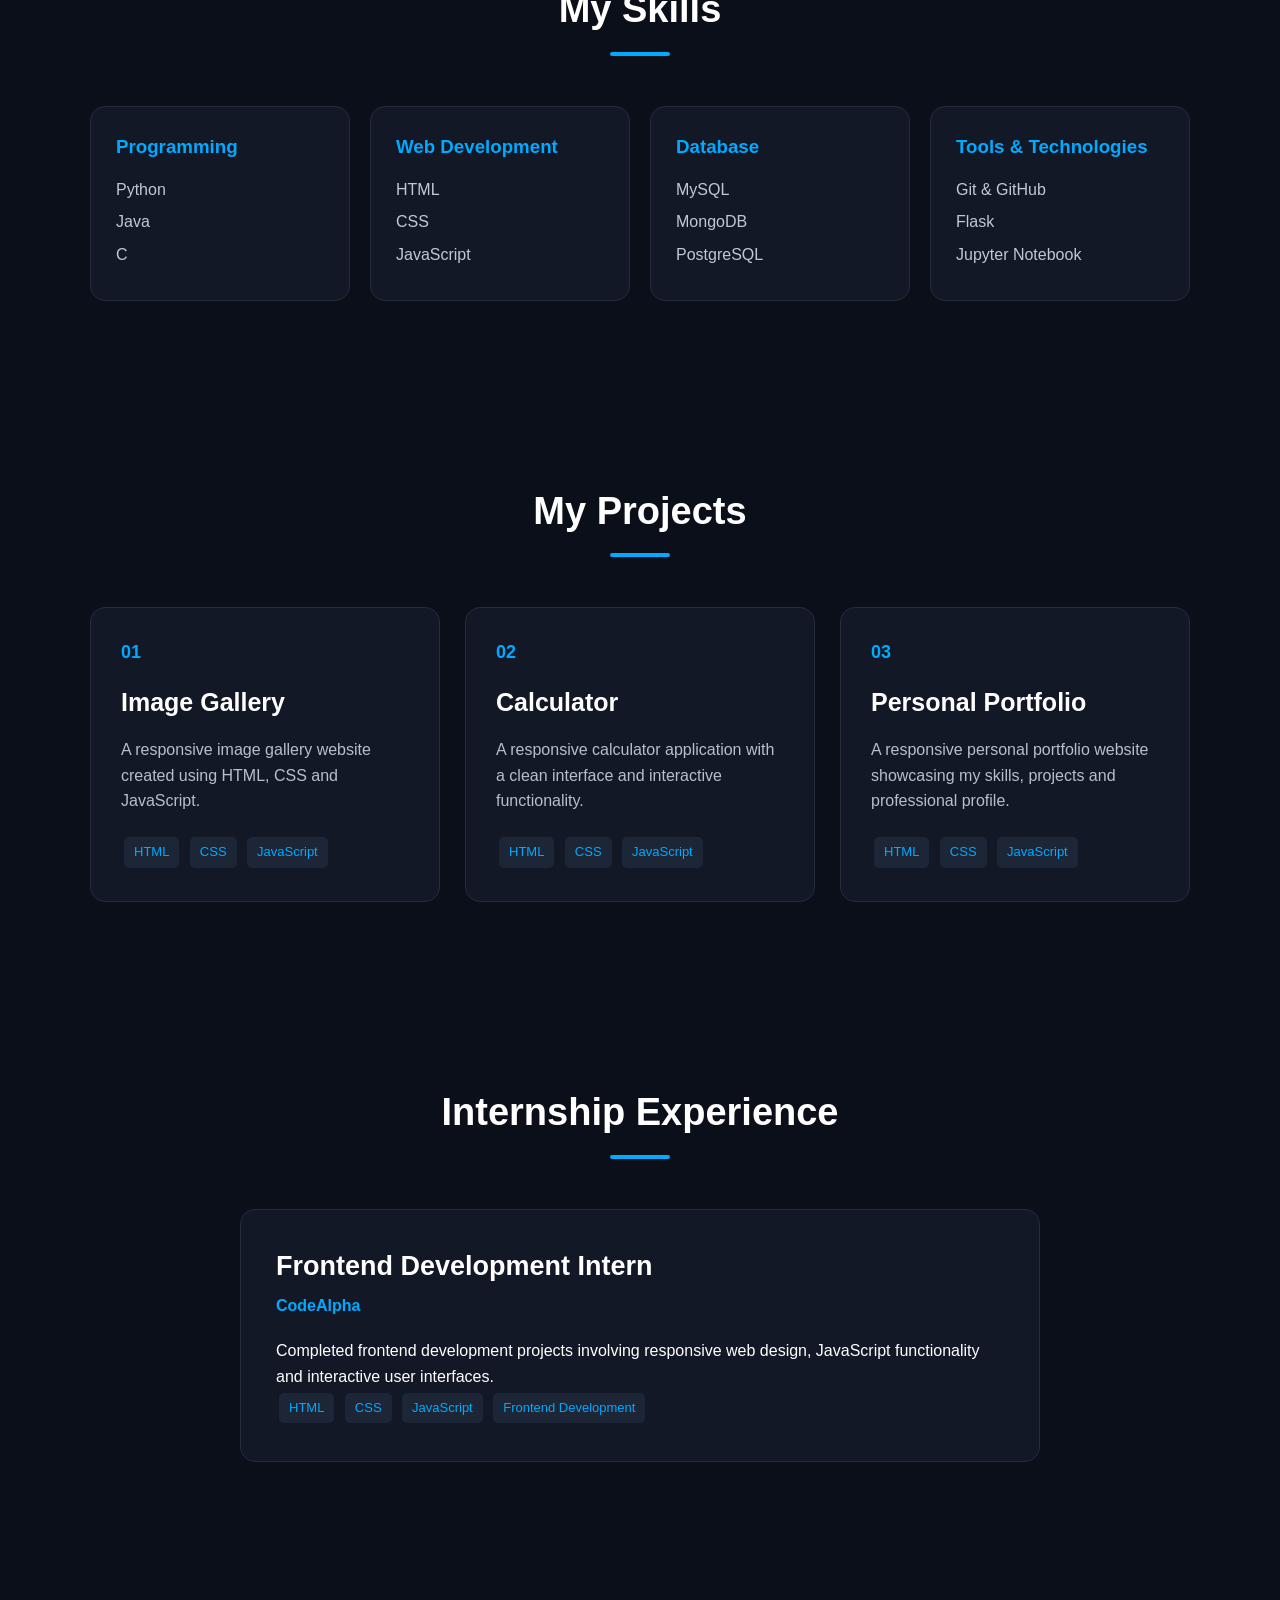
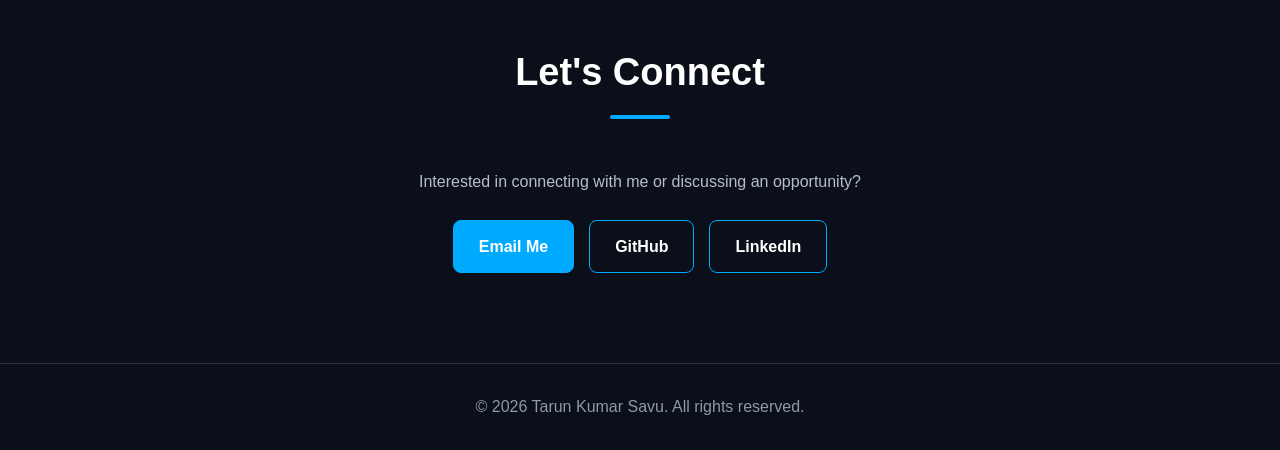
==== commit d7db1bdb: "Update index.html" ====
--- a/Task3_Portfolio/index.html
+++ b/Task3_Portfolio/index.html
@@ -14,6 +14,7 @@
     <!-- Navigation -->
     <header>
         <nav class="navbar">
+
             <h2 class="logo">Tarun<span>.</span></h2>
 
             <ul class="nav-links">
@@ -26,11 +27,12 @@
             </ul>
 
             <button class="menu-btn" onclick="toggleMenu()">☰</button>
+
         </nav>
     </header>
 
 
-    <!-- Home -->
+    <!-- HOME -->
     <section id="home" class="hero">
 
         <div class="hero-content">
@@ -47,37 +49,53 @@
             </p>
 
             <div class="hero-buttons">
-                <a href="#projects" class="btn">View Projects</a>
-                <a href="#contact" class="btn secondary">Contact Me</a>
-            </div>
-
-        </div>
+
+                <a href="#projects" class="btn">
+                    View Projects
+                </a>
+
+                <a href="#contact" class="btn secondary">
+                    Contact Me
+                </a>
+
+            </div>
+
+        </div>
+
 
         <div class="profile-card">
+
             <div class="profile-circle">
                 <span>TK</span>
             </div>
+
             <h3>Tarun Kumar Savu</h3>
+
             <p>Developer</p>
-        </div>
-
-    </section>
-
-
-    <!-- About -->
+
+        </div>
+
+    </section>
+
+
+    <!-- ABOUT -->
     <section id="about" class="section">
 
-        <h2 class="section-title">About Me</h2>
+        <h2 class="section-title">
+            About Me
+        </h2>
+
 
         <div class="about-content">
 
             <div>
+
                 <h3>Who I Am</h3>
 
                 <p>
-                    I am a passionate computer applications student and
-                    aspiring software developer. I enjoy creating websites,
-                    applications and technology-based projects.
+                    I am a passionate computer applications student
+                    and aspiring software developer. I enjoy creating
+                    websites, applications and technology-based projects.
                 </p>
 
                 <p>
@@ -85,82 +103,131 @@
                     communication and professional skills while building
                     real-world projects.
                 </p>
-            </div>
+
+            </div>
+
 
             <div class="about-box">
+
                 <div>
+
                     <strong>Education</strong>
-                    <p>Bachelor of Computer Applications</p>
-                </div>
+
+                    <p>
+                        Bachelor of Computer Applications
+                    </p>
+
+                </div>
+
 
                 <div>
+
                     <strong>Focus</strong>
-                    <p>Web Development & Programming</p>
-                </div>
+
+                    <p>
+                        Web Development & Programming
+                    </p>
+
+                </div>
+
 
                 <div>
+
                     <strong>Location</strong>
-                    <p>Andhra Pradesh, India</p>
-                </div>
-            </div>
-
-        </div>
-
-    </section>
-
-
-    <!-- Skills -->
+
+                    <p>
+                        Andhra Pradesh, India
+                    </p>
+
+                </div>
+
+            </div>
+
+        </div>
+
+    </section>
+
+
+    <!-- SKILLS -->
     <section id="skills" class="section">
 
-        <h2 class="section-title">My Skills</h2>
+        <h2 class="section-title">
+            My Skills
+        </h2>
+
 
         <div class="skills-container">
 
+
             <div class="skill-card">
+
                 <h3>Programming</h3>
+
                 <p>Python</p>
                 <p>Java</p>
                 <p>C</p>
-            </div>
+
+            </div>
+
 
             <div class="skill-card">
+
                 <h3>Web Development</h3>
+
                 <p>HTML</p>
                 <p>CSS</p>
                 <p>JavaScript</p>
-            </div>
+
+            </div>
+
 
             <div class="skill-card">
+
                 <h3>Database</h3>
+
                 <p>MySQL</p>
                 <p>MongoDB</p>
                 <p>PostgreSQL</p>
-            </div>
+
+            </div>
+
 
             <div class="skill-card">
+
                 <h3>Tools & Technologies</h3>
+
                 <p>Git & GitHub</p>
                 <p>Flask</p>
                 <p>Jupyter Notebook</p>
-            </div>
-
-        </div>
-
-    </section>
-
-
-    <!-- Projects -->
+
+            </div>
+
+        </div>
+
+    </section>
+
+
+    <!-- PROJECTS -->
     <section id="projects" class="section">
 
-        <h2 class="section-title">My Projects</h2>
+        <h2 class="section-title">
+            My Projects
+        </h2>
+
 
         <div class="projects-container">
 
+
+            <!-- PROJECT 1 -->
             <div class="project-card">
 
-                <div class="project-number">01</div>
-
-                <h3>Image Gallery</h3>
+                <div class="project-number">
+                    01
+                </div>
+
+                <h3>
+                    Image Gallery
+                </h3>
 
                 <p>
                     A responsive image gallery website created using
@@ -174,11 +241,16 @@
             </div>
 
 
+            <!-- PROJECT 2 -->
             <div class="project-card">
 
-                <div class="project-number">02</div>
-
-                <h3>Calculator</h3>
+                <div class="project-number">
+                    02
+                </div>
+
+                <h3>
+                    Calculator
+                </h3>
 
                 <p>
                     A responsive calculator application with a clean
@@ -192,11 +264,16 @@
             </div>
 
 
+            <!-- PROJECT 3 -->
             <div class="project-card">
 
-                <div class="project-number">03</div>
-
-                <h3>Personal Portfolio</h3>
+                <div class="project-number">
+                    03
+                </div>
+
+                <h3>
+                    Personal Portfolio
+                </h3>
 
                 <p>
                     A responsive personal portfolio website showcasing
@@ -214,16 +291,23 @@
     </section>
 
 
-    <!-- Internships -->
+    <!-- INTERNSHIP -->
     <section id="internships" class="section">
 
-        <h2 class="section-title">Internship Experience</h2>
+        <h2 class="section-title">
+            Internship Experience
+        </h2>
+
 
         <div class="experience-card">
 
-            <h3>Frontend Development Intern</h3>
-
-            <p class="company">CodeAlpha</p>
+            <h3>
+                Frontend Development Intern
+            </h3>
+
+            <p class="company">
+                CodeAlpha
+            </p>
 
             <p>
                 Completed frontend development projects involving
@@ -231,38 +315,58 @@
                 interactive user interfaces.
             </p>
 
+
             <div class="experience-tags">
+
                 <span>HTML</span>
                 <span>CSS</span>
                 <span>JavaScript</span>
                 <span>Frontend Development</span>
-            </div>
-
-        </div>
-
-    </section>
-
-
-    <!-- Contact -->
+
+            </div>
+
+        </div>
+
+    </section>
+
+
+    <!-- CONTACT -->
     <section id="contact" class="section contact">
 
-        <h2 class="section-title">Let's Connect</h2>
+        <h2 class="section-title">
+            Let's Connect
+        </h2>
 
         <p>
             Interested in connecting with me or discussing an opportunity?
         </p>
 
+
         <div class="contact-buttons">
 
-            <a href="mailto:your-email@example.com" class="btn">
+
+            <!-- REPLACE YOUR EMAIL HERE -->
+            <a
+                href="mailto:YOUR_EMAIL@gmail.com"
+                class="btn">
                 Email Me
             </a>
 
-            <a href="https://github.com/" target="_blank" class="btn secondary">
+
+            <!-- YOUR GITHUB -->
+            <a
+                href="https://github.com/tarunsavu-star"
+                target="_blank"
+                class="btn secondary">
                 GitHub
             </a>
 
-            <a href="https://www.linkedin.com/" target="_blank" class="btn secondary">
+
+            <!-- REPLACE YOUR LINKEDIN URL HERE -->
+            <a
+                href="YOUR_LINKEDIN_URL"
+                target="_blank"
+                class="btn secondary">
                 LinkedIn
             </a>
 
@@ -271,17 +375,19 @@
     </section>
 
 
-    <!-- Footer -->
+    <!-- FOOTER -->
     <footer>
 
         <p>
-            © <span id="year"></span> Tarun Kumar Savu.
+            © <span id="year"></span>
+            Tarun Kumar Savu.
             All rights reserved.
         </p>
 
     </footer>
 
 
+    <!-- JAVASCRIPT -->
     <script src="script.js"></script>
 
 </body>
--- a/Task3_Portfolio/style.css
+++ b/Task3_Portfolio/style.css
@@ -0,0 +1,437 @@
+* {
+    margin: 0;
+    padding: 0;
+    box-sizing: border-box;
+}
+
+html {
+    scroll-behavior: smooth;
+}
+
+body {
+    font-family: Arial, sans-serif;
+    background: #0b0f19;
+    color: #ffffff;
+    line-height: 1.6;
+}
+
+header {
+    position: sticky;
+    top: 0;
+    z-index: 1000;
+    background: rgba(11, 15, 25, 0.95);
+    border-bottom: 1px solid #222938;
+}
+
+.navbar {
+    max-width: 1150px;
+    margin: auto;
+    padding: 18px 25px;
+
+    display: flex;
+    align-items: center;
+    justify-content: space-between;
+}
+
+.logo {
+    font-size: 28px;
+}
+
+.logo span {
+    color: #00aaff;
+}
+
+.nav-links {
+    list-style: none;
+    display: flex;
+    gap: 25px;
+}
+
+.nav-links a {
+    color: #ffffff;
+    text-decoration: none;
+    transition: 0.3s;
+}
+
+.nav-links a:hover {
+    color: #00aaff;
+}
+
+.menu-btn {
+    display: none;
+    background: none;
+    border: none;
+    color: white;
+    font-size: 25px;
+}
+
+
+/* Hero */
+
+.hero {
+    min-height: 90vh;
+    max-width: 1150px;
+    margin: auto;
+    padding: 80px 25px;
+
+    display: flex;
+    align-items: center;
+    justify-content: space-between;
+    gap: 50px;
+}
+
+.hero-content {
+    max-width: 650px;
+}
+
+.hello {
+    color: #00aaff;
+    font-size: 20px;
+}
+
+.hero h1 {
+    font-size: 58px;
+    margin: 10px 0;
+}
+
+.hero h2 {
+    color: #00aaff;
+    font-size: 27px;
+    margin-bottom: 20px;
+}
+
+.hero p {
+    color: #b7bfce;
+    font-size: 18px;
+}
+
+.hero-buttons {
+    margin-top: 30px;
+    display: flex;
+    gap: 15px;
+}
+
+.btn {
+    display: inline-block;
+    padding: 13px 25px;
+    background: #00aaff;
+    color: white;
+    text-decoration: none;
+    border-radius: 8px;
+    font-weight: bold;
+    border: 1px solid #00aaff;
+    transition: 0.3s;
+}
+
+.btn:hover {
+    transform: translateY(-3px);
+}
+
+.btn.secondary {
+    background: transparent;
+}
+
+
+/* Profile */
+
+.profile-card {
+    text-align: center;
+}
+
+.profile-circle {
+    width: 230px;
+    height: 230px;
+    border-radius: 50%;
+
+    display: flex;
+    align-items: center;
+    justify-content: center;
+
+    background: linear-gradient(135deg, #00aaff, #7057ff);
+
+    box-shadow: 0 0 60px rgba(0, 170, 255, 0.25);
+}
+
+.profile-circle span {
+    font-size: 70px;
+    font-weight: bold;
+}
+
+.profile-card h3 {
+    margin-top: 20px;
+    font-size: 24px;
+}
+
+.profile-card p {
+    color: #00aaff;
+}
+
+
+/* Sections */
+
+.section {
+    max-width: 1150px;
+    margin: auto;
+    padding: 90px 25px;
+}
+
+.section-title {
+    text-align: center;
+    font-size: 38px;
+    margin-bottom: 50px;
+}
+
+.section-title::after {
+    content: "";
+    display: block;
+    width: 60px;
+    height: 4px;
+    background: #00aaff;
+    margin: 12px auto;
+    border-radius: 5px;
+}
+
+
+/* About */
+
+.about-content {
+    display: grid;
+    grid-template-columns: 1fr 1fr;
+    gap: 50px;
+}
+
+.about-content h3 {
+    font-size: 28px;
+    margin-bottom: 20px;
+}
+
+.about-content p {
+    color: #b7bfce;
+    margin-bottom: 15px;
+}
+
+.about-box {
+    background: #121826;
+    padding: 30px;
+    border-radius: 15px;
+    border: 1px solid #252d3d;
+}
+
+.about-box div {
+    margin-bottom: 25px;
+}
+
+.about-box strong {
+    color: #00aaff;
+}
+
+
+/* Skills */
+
+.skills-container {
+    display: grid;
+    grid-template-columns: repeat(4, 1fr);
+    gap: 20px;
+}
+
+.skill-card {
+    background: #121826;
+    padding: 25px;
+    border-radius: 15px;
+    border: 1px solid #252d3d;
+    transition: 0.3s;
+}
+
+.skill-card:hover {
+    transform: translateY(-6px);
+    border-color: #00aaff;
+}
+
+.skill-card h3 {
+    color: #00aaff;
+    margin-bottom: 15px;
+}
+
+.skill-card p {
+    color: #c2c8d3;
+    margin: 7px 0;
+}
+
+
+/* Projects */
+
+.projects-container {
+    display: grid;
+    grid-template-columns: repeat(3, 1fr);
+    gap: 25px;
+}
+
+.project-card {
+    background: #121826;
+    padding: 30px;
+    border-radius: 15px;
+    border: 1px solid #252d3d;
+    transition: 0.3s;
+}
+
+.project-card:hover {
+    transform: translateY(-8px);
+    border-color: #00aaff;
+}
+
+.project-number {
+    color: #00aaff;
+    font-size: 18px;
+    font-weight: bold;
+}
+
+.project-card h3 {
+    font-size: 25px;
+    margin: 15px 0;
+}
+
+.project-card p {
+    color: #b7bfce;
+    margin-bottom: 20px;
+}
+
+.project-card span,
+.experience-tags span {
+    display: inline-block;
+    background: #1c2637;
+    color: #00aaff;
+    padding: 5px 10px;
+    border-radius: 5px;
+    margin: 3px;
+    font-size: 13px;
+}
+
+
+/* Internship */
+
+.experience-card {
+    max-width: 800px;
+    margin: auto;
+    background: #121826;
+    padding: 35px;
+    border-radius: 15px;
+    border: 1px solid #252d3d;
+}
+
+.experience-card h3 {
+    font-size: 27px;
+}
+
+.company {
+    color: #00aaff !important;
+    font-weight: bold;
+    margin: 5px 0 20px;
+}
+
+
+/* Contact */
+
+.contact {
+    text-align: center;
+}
+
+.contact > p {
+    color: #b7bfce;
+    margin-bottom: 25px;
+}
+
+.contact-buttons {
+    display: flex;
+    justify-content: center;
+    gap: 15px;
+}
+
+
+/* Footer */
+
+footer {
+    text-align: center;
+    padding: 30px;
+    border-top: 1px solid #252d3d;
+    color: #8f99aa;
+}
+
+
+/* Mobile */
+
+@media (max-width: 800px) {
+
+    .nav-links {
+        display: none;
+        position: absolute;
+        top: 70px;
+        left: 0;
+        width: 100%;
+        background: #0b0f19;
+
+        flex-direction: column;
+        padding: 25px;
+        text-align: center;
+    }
+
+    .nav-links.active {
+        display: flex;
+    }
+
+    .menu-btn {
+        display: block;
+    }
+
+    .hero {
+        flex-direction: column;
+        text-align: center;
+        padding-top: 60px;
+    }
+
+    .hero h1 {
+        font-size: 42px;
+    }
+
+    .hero h2 {
+        font-size: 22px;
+    }
+
+    .hero-buttons {
+        justify-content: center;
+    }
+
+    .profile-circle {
+        width: 190px;
+        height: 190px;
+    }
+
+    .about-content {
+        grid-template-columns: 1fr;
+    }
+
+    .skills-container {
+        grid-template-columns: 1fr 1fr;
+    }
+
+    .projects-container {
+        grid-template-columns: 1fr;
+    }
+
+}
+
+@media (max-width: 500px) {
+
+    .skills-container {
+        grid-template-columns: 1fr;
+    }
+
+    .hero h1 {
+        font-size: 35px;
+    }
+
+    .contact-buttons {
+        flex-direction: column;
+        align-items: center;
+    }
+
+}
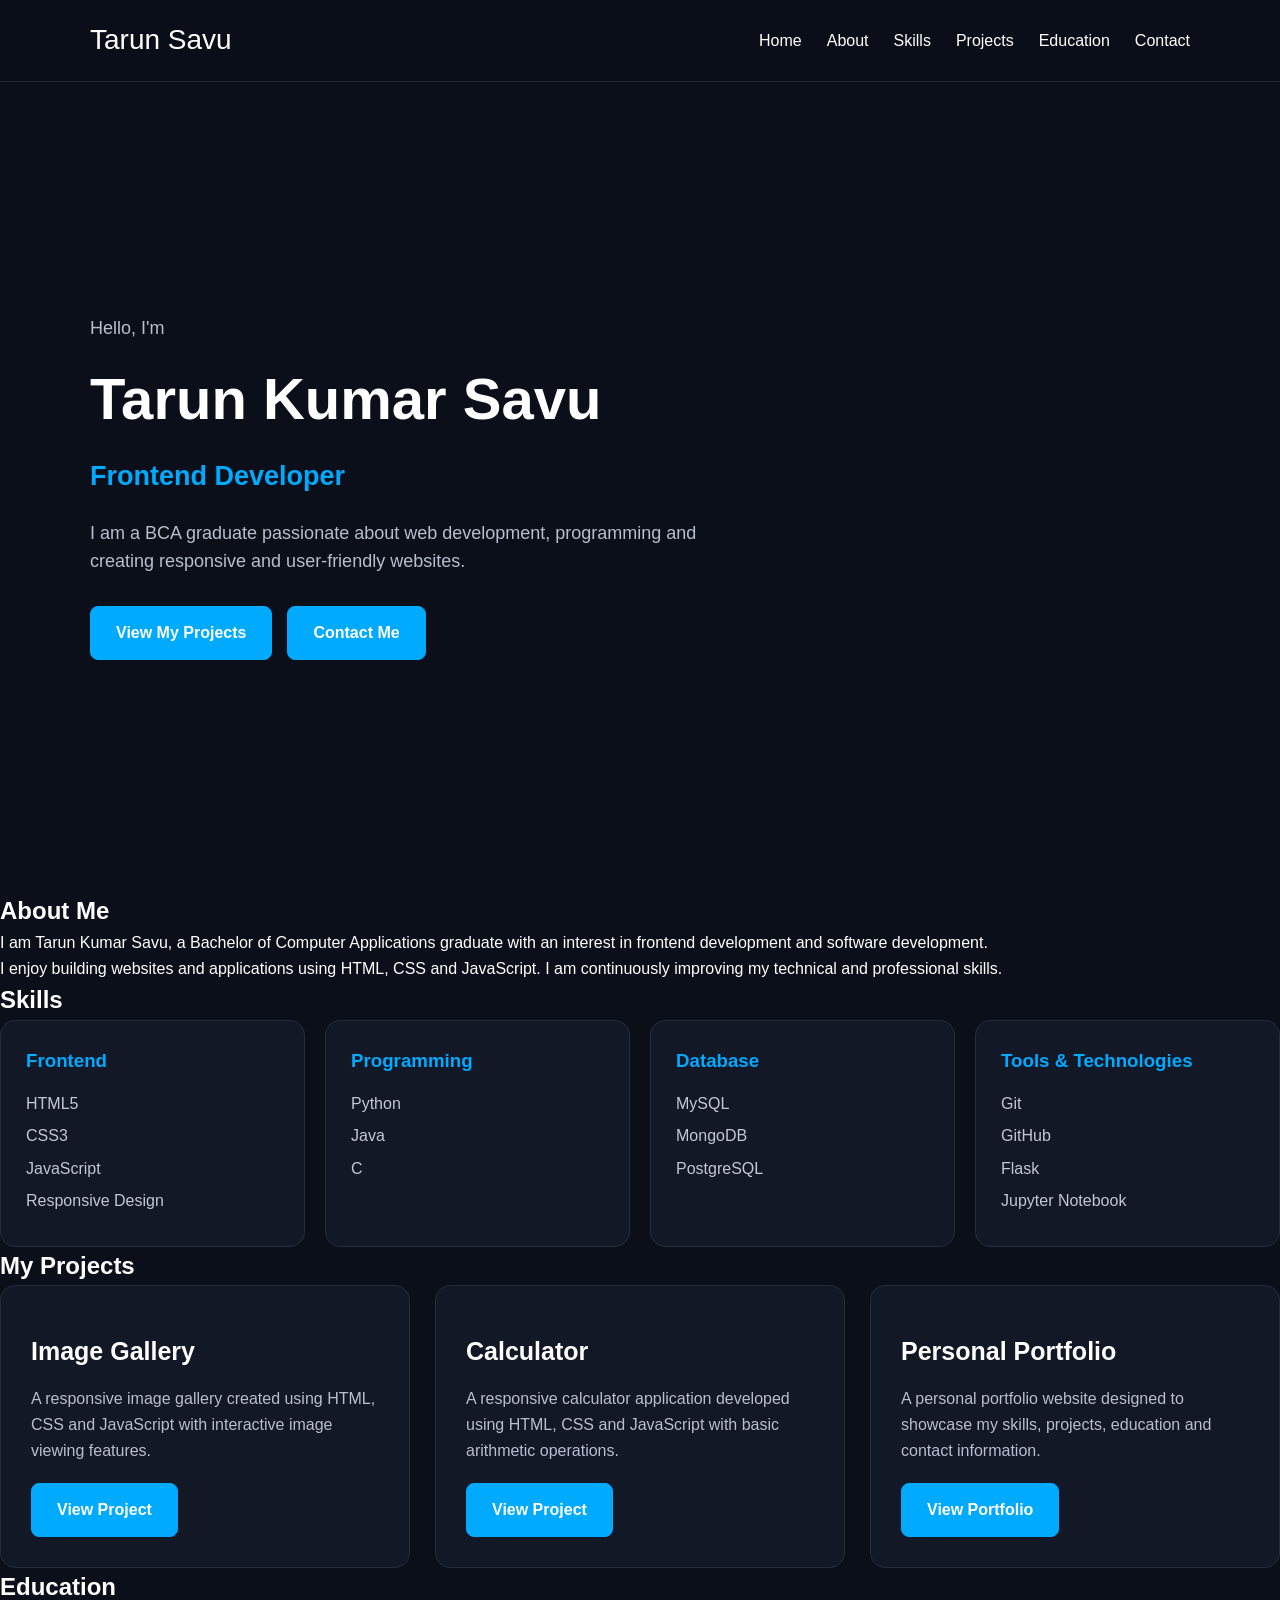
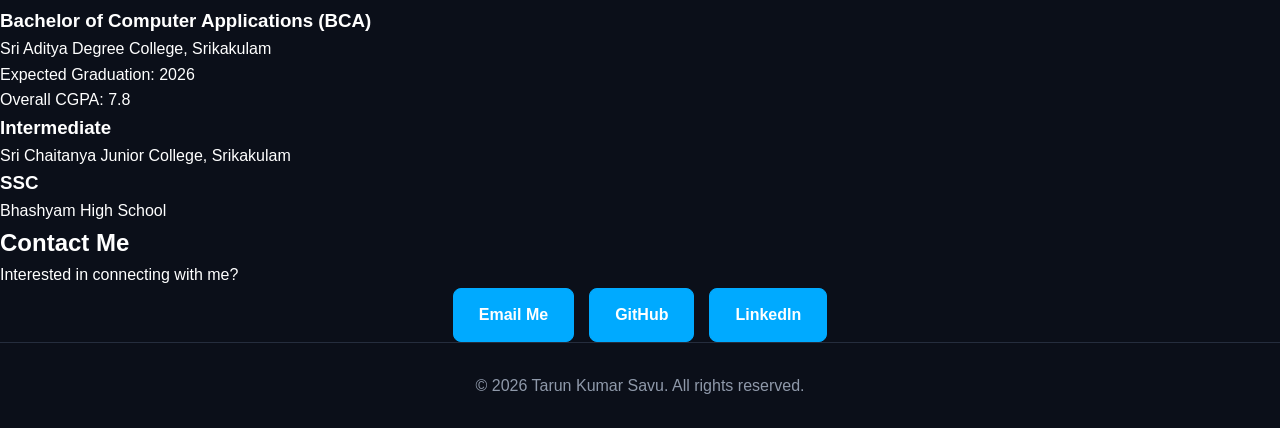
==== commit 118a7b1d: "Update index.html" ====
--- a/Task3_Portfolio/index.html
+++ b/Task3_Portfolio/index.html
@@ -6,388 +6,296 @@
 
     <title>Tarun Kumar Savu | Portfolio</title>
 
+    <meta name="description"
+        content="Portfolio of Tarun Kumar Savu - Frontend Developer and BCA Graduate.">
+
     <link rel="stylesheet" href="style.css">
 </head>
 
 <body>
 
-    <!-- Navigation -->
+    <!-- Header -->
     <header>
         <nav class="navbar">
 
-            <h2 class="logo">Tarun<span>.</span></h2>
+            <div class="logo">
+                Tarun Savu
+            </div>
 
             <ul class="nav-links">
                 <li><a href="#home">Home</a></li>
                 <li><a href="#about">About</a></li>
                 <li><a href="#skills">Skills</a></li>
                 <li><a href="#projects">Projects</a></li>
-                <li><a href="#internships">Internships</a></li>
+                <li><a href="#education">Education</a></li>
                 <li><a href="#contact">Contact</a></li>
             </ul>
 
-            <button class="menu-btn" onclick="toggleMenu()">☰</button>
-
         </nav>
     </header>
 
 
-    <!-- HOME -->
-    <section id="home" class="hero">
-
-        <div class="hero-content">
-
-            <p class="hello">Hello, I'm</p>
-
-            <h1>Tarun Kumar Savu</h1>
-
-            <h2>Frontend Developer & Python Enthusiast</h2>
+    <main>
+
+        <!-- Home Section -->
+        <section id="home" class="hero">
+
+            <div class="hero-content">
+
+                <p class="intro">Hello, I'm</p>
+
+                <h1>Tarun Kumar Savu</h1>
+
+                <h2>Frontend Developer</h2>
+
+                <p>
+                    I am a BCA graduate passionate about web development,
+                    programming and creating responsive and user-friendly
+                    websites.
+                </p>
+
+                <div class="hero-buttons">
+
+                    <a href="#projects" class="btn">
+                        View My Projects
+                    </a>
+
+                    <a href="#contact" class="btn">
+                        Contact Me
+                    </a>
+
+                </div>
+
+            </div>
+
+        </section>
+
+
+        <!-- About Section -->
+        <section id="about">
+
+            <h2>About Me</h2>
 
             <p>
-                BCA graduate with an interest in web development,
-                Python, AI/ML and building practical projects.
+                I am Tarun Kumar Savu, a Bachelor of Computer Applications
+                graduate with an interest in frontend development and
+                software development.
             </p>
 
-            <div class="hero-buttons">
-
-                <a href="#projects" class="btn">
-                    View Projects
+            <p>
+                I enjoy building websites and applications using HTML,
+                CSS and JavaScript. I am continuously improving my
+                technical and professional skills.
+            </p>
+
+        </section>
+
+
+        <!-- Skills Section -->
+        <section id="skills">
+
+            <h2>Skills</h2>
+
+            <div class="skills-container">
+
+                <div class="skill-card">
+                    <h3>Frontend</h3>
+                    <p>HTML5</p>
+                    <p>CSS3</p>
+                    <p>JavaScript</p>
+                    <p>Responsive Design</p>
+                </div>
+
+                <div class="skill-card">
+                    <h3>Programming</h3>
+                    <p>Python</p>
+                    <p>Java</p>
+                    <p>C</p>
+                </div>
+
+                <div class="skill-card">
+                    <h3>Database</h3>
+                    <p>MySQL</p>
+                    <p>MongoDB</p>
+                    <p>PostgreSQL</p>
+                </div>
+
+                <div class="skill-card">
+                    <h3>Tools & Technologies</h3>
+                    <p>Git</p>
+                    <p>GitHub</p>
+                    <p>Flask</p>
+                    <p>Jupyter Notebook</p>
+                </div>
+
+            </div>
+
+        </section>
+
+
+        <!-- Projects Section -->
+        <section id="projects">
+
+            <h2>My Projects</h2>
+
+            <div class="projects-container">
+
+                <!-- Project 1 -->
+                <div class="project-card">
+
+                    <h3>Image Gallery</h3>
+
+                    <p>
+                        A responsive image gallery created using
+                        HTML, CSS and JavaScript with interactive
+                        image viewing features.
+                    </p>
+
+                    <div class="project-buttons">
+                        <a href="#" class="btn">View Project</a>
+                    </div>
+
+                </div>
+
+
+                <!-- Project 2 -->
+                <div class="project-card">
+
+                    <h3>Calculator</h3>
+
+                    <p>
+                        A responsive calculator application developed
+                        using HTML, CSS and JavaScript with basic
+                        arithmetic operations.
+                    </p>
+
+                    <div class="project-buttons">
+                        <a href="#" class="btn">View Project</a>
+                    </div>
+
+                </div>
+
+
+                <!-- Project 3 -->
+                <div class="project-card">
+
+                    <h3>Personal Portfolio</h3>
+
+                    <p>
+                        A personal portfolio website designed to
+                        showcase my skills, projects, education and
+                        contact information.
+                    </p>
+
+                    <div class="project-buttons">
+                        <a href="#home" class="btn">View Portfolio</a>
+                    </div>
+
+                </div>
+
+            </div>
+
+        </section>
+
+
+        <!-- Education Section -->
+        <section id="education">
+
+            <h2>Education</h2>
+
+            <div class="education-card">
+
+                <h3>Bachelor of Computer Applications (BCA)</h3>
+
+                <p>
+                    Sri Aditya Degree College, Srikakulam
+                </p>
+
+                <p>
+                    Expected Graduation: 2026
+                </p>
+
+                <p>
+                    Overall CGPA: 7.8
+                </p>
+
+            </div>
+
+
+            <div class="education-card">
+
+                <h3>Intermediate</h3>
+
+                <p>
+                    Sri Chaitanya Junior College, Srikakulam
+                </p>
+
+            </div>
+
+
+            <div class="education-card">
+
+                <h3>SSC</h3>
+
+                <p>
+                    Bhashyam High School
+                </p>
+
+            </div>
+
+        </section>
+
+
+        <!-- Contact Section -->
+        <section id="contact">
+
+            <h2>Contact Me</h2>
+
+            <p>
+                Interested in connecting with me?
+            </p>
+
+            <div class="contact-buttons">
+
+                <a
+                    class="btn"
+                    href="mailto:your-email@example.com">
+                    Email Me
                 </a>
 
-                <a href="#contact" class="btn secondary">
-                    Contact Me
+                <a
+                    class="btn"
+                    href="https://github.com/"
+                    target="_blank">
+                    GitHub
                 </a>
 
-            </div>
-
-        </div>
-
-
-        <div class="profile-card">
-
-            <div class="profile-circle">
-                <span>TK</span>
-            </div>
-
-            <h3>Tarun Kumar Savu</h3>
-
-            <p>Developer</p>
-
-        </div>
-
-    </section>
-
-
-    <!-- ABOUT -->
-    <section id="about" class="section">
-
-        <h2 class="section-title">
-            About Me
-        </h2>
-
-
-        <div class="about-content">
-
-            <div>
-
-                <h3>Who I Am</h3>
-
-                <p>
-                    I am a passionate computer applications student
-                    and aspiring software developer. I enjoy creating
-                    websites, applications and technology-based projects.
-                </p>
-
-                <p>
-                    I am continuously improving my programming,
-                    communication and professional skills while building
-                    real-world projects.
-                </p>
-
-            </div>
-
-
-            <div class="about-box">
-
-                <div>
-
-                    <strong>Education</strong>
-
-                    <p>
-                        Bachelor of Computer Applications
-                    </p>
-
-                </div>
-
-
-                <div>
-
-                    <strong>Focus</strong>
-
-                    <p>
-                        Web Development & Programming
-                    </p>
-
-                </div>
-
-
-                <div>
-
-                    <strong>Location</strong>
-
-                    <p>
-                        Andhra Pradesh, India
-                    </p>
-
-                </div>
-
-            </div>
-
-        </div>
-
-    </section>
-
-
-    <!-- SKILLS -->
-    <section id="skills" class="section">
-
-        <h2 class="section-title">
-            My Skills
-        </h2>
-
-
-        <div class="skills-container">
-
-
-            <div class="skill-card">
-
-                <h3>Programming</h3>
-
-                <p>Python</p>
-                <p>Java</p>
-                <p>C</p>
-
-            </div>
-
-
-            <div class="skill-card">
-
-                <h3>Web Development</h3>
-
-                <p>HTML</p>
-                <p>CSS</p>
-                <p>JavaScript</p>
-
-            </div>
-
-
-            <div class="skill-card">
-
-                <h3>Database</h3>
-
-                <p>MySQL</p>
-                <p>MongoDB</p>
-                <p>PostgreSQL</p>
-
-            </div>
-
-
-            <div class="skill-card">
-
-                <h3>Tools & Technologies</h3>
-
-                <p>Git & GitHub</p>
-                <p>Flask</p>
-                <p>Jupyter Notebook</p>
-
-            </div>
-
-        </div>
-
-    </section>
-
-
-    <!-- PROJECTS -->
-    <section id="projects" class="section">
-
-        <h2 class="section-title">
-            My Projects
-        </h2>
-
-
-        <div class="projects-container">
-
-
-            <!-- PROJECT 1 -->
-            <div class="project-card">
-
-                <div class="project-number">
-                    01
-                </div>
-
-                <h3>
-                    Image Gallery
-                </h3>
-
-                <p>
-                    A responsive image gallery website created using
-                    HTML, CSS and JavaScript.
-                </p>
-
-                <span>HTML</span>
-                <span>CSS</span>
-                <span>JavaScript</span>
-
-            </div>
-
-
-            <!-- PROJECT 2 -->
-            <div class="project-card">
-
-                <div class="project-number">
-                    02
-                </div>
-
-                <h3>
-                    Calculator
-                </h3>
-
-                <p>
-                    A responsive calculator application with a clean
-                    interface and interactive functionality.
-                </p>
-
-                <span>HTML</span>
-                <span>CSS</span>
-                <span>JavaScript</span>
-
-            </div>
-
-
-            <!-- PROJECT 3 -->
-            <div class="project-card">
-
-                <div class="project-number">
-                    03
-                </div>
-
-                <h3>
-                    Personal Portfolio
-                </h3>
-
-                <p>
-                    A responsive personal portfolio website showcasing
-                    my skills, projects and professional profile.
-                </p>
-
-                <span>HTML</span>
-                <span>CSS</span>
-                <span>JavaScript</span>
-
-            </div>
-
-        </div>
-
-    </section>
-
-
-    <!-- INTERNSHIP -->
-    <section id="internships" class="section">
-
-        <h2 class="section-title">
-            Internship Experience
-        </h2>
-
-
-        <div class="experience-card">
-
-            <h3>
-                Frontend Development Intern
-            </h3>
-
-            <p class="company">
-                CodeAlpha
-            </p>
-
-            <p>
-                Completed frontend development projects involving
-                responsive web design, JavaScript functionality and
-                interactive user interfaces.
-            </p>
-
-
-            <div class="experience-tags">
-
-                <span>HTML</span>
-                <span>CSS</span>
-                <span>JavaScript</span>
-                <span>Frontend Development</span>
-
-            </div>
-
-        </div>
-
-    </section>
-
-
-    <!-- CONTACT -->
-    <section id="contact" class="section contact">
-
-        <h2 class="section-title">
-            Let's Connect
-        </h2>
-
-        <p>
-            Interested in connecting with me or discussing an opportunity?
-        </p>
-
-
-        <div class="contact-buttons">
-
-
-            <!-- REPLACE YOUR EMAIL HERE -->
-            <a
-                href="mailto:YOUR_EMAIL@gmail.com"
-                class="btn">
-                Email Me
-            </a>
-
-
-            <!-- YOUR GITHUB -->
-            <a
-                href="https://github.com/tarunsavu-star"
-                target="_blank"
-                class="btn secondary">
-                GitHub
-            </a>
-
-
-            <!-- REPLACE YOUR LINKEDIN URL HERE -->
-            <a
-                href="YOUR_LINKEDIN_URL"
-                target="_blank"
-                class="btn secondary">
-                LinkedIn
-            </a>
-
-        </div>
-
-    </section>
-
-
-    <!-- FOOTER -->
+                <a
+                    class="btn"
+                    href="https://www.linkedin.com/"
+                    target="_blank">
+                    LinkedIn
+                </a>
+
+            </div>
+
+        </section>
+
+    </main>
+
+
+    <!-- Footer -->
     <footer>
 
         <p>
             © <span id="year"></span>
-            Tarun Kumar Savu.
-            All rights reserved.
+            Tarun Kumar Savu. All rights reserved.
         </p>
 
     </footer>
 
 
-    <!-- JAVASCRIPT -->
+    <!-- JavaScript -->
     <script src="script.js"></script>
 
 </body>
